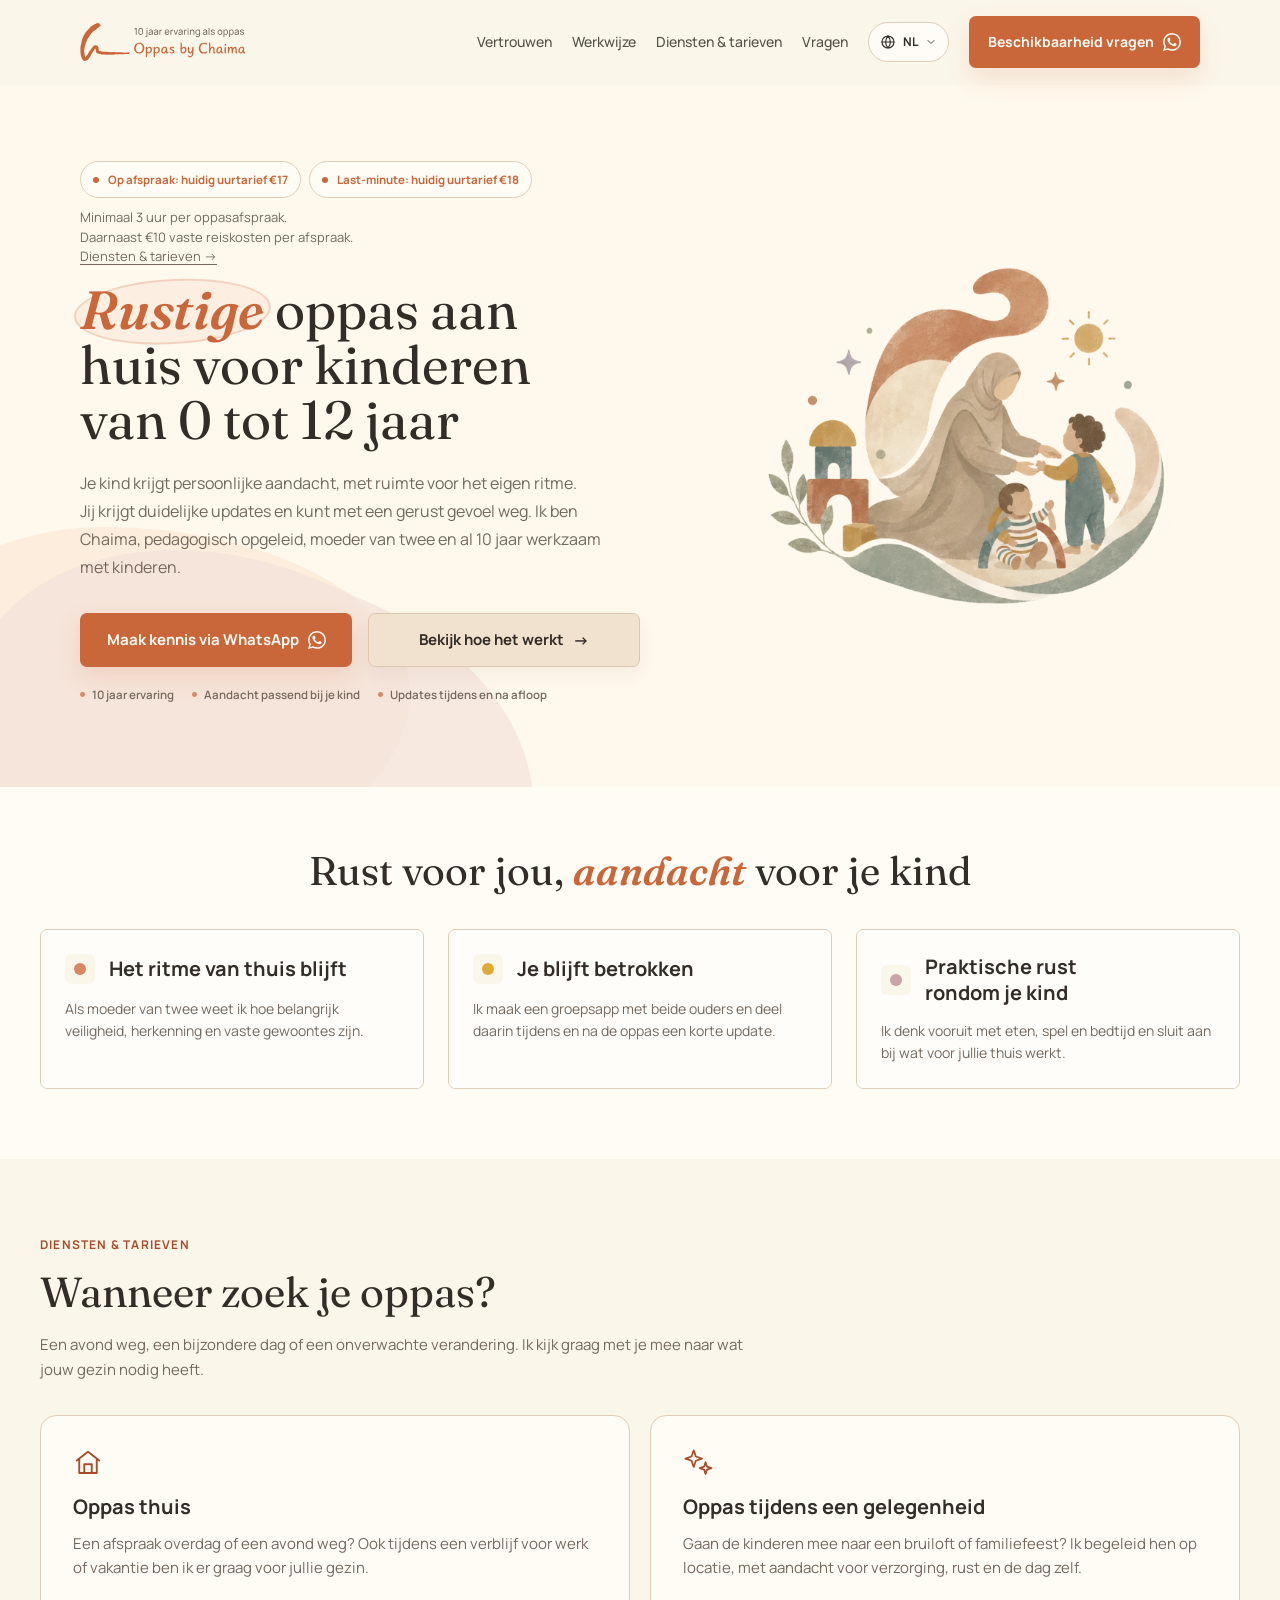
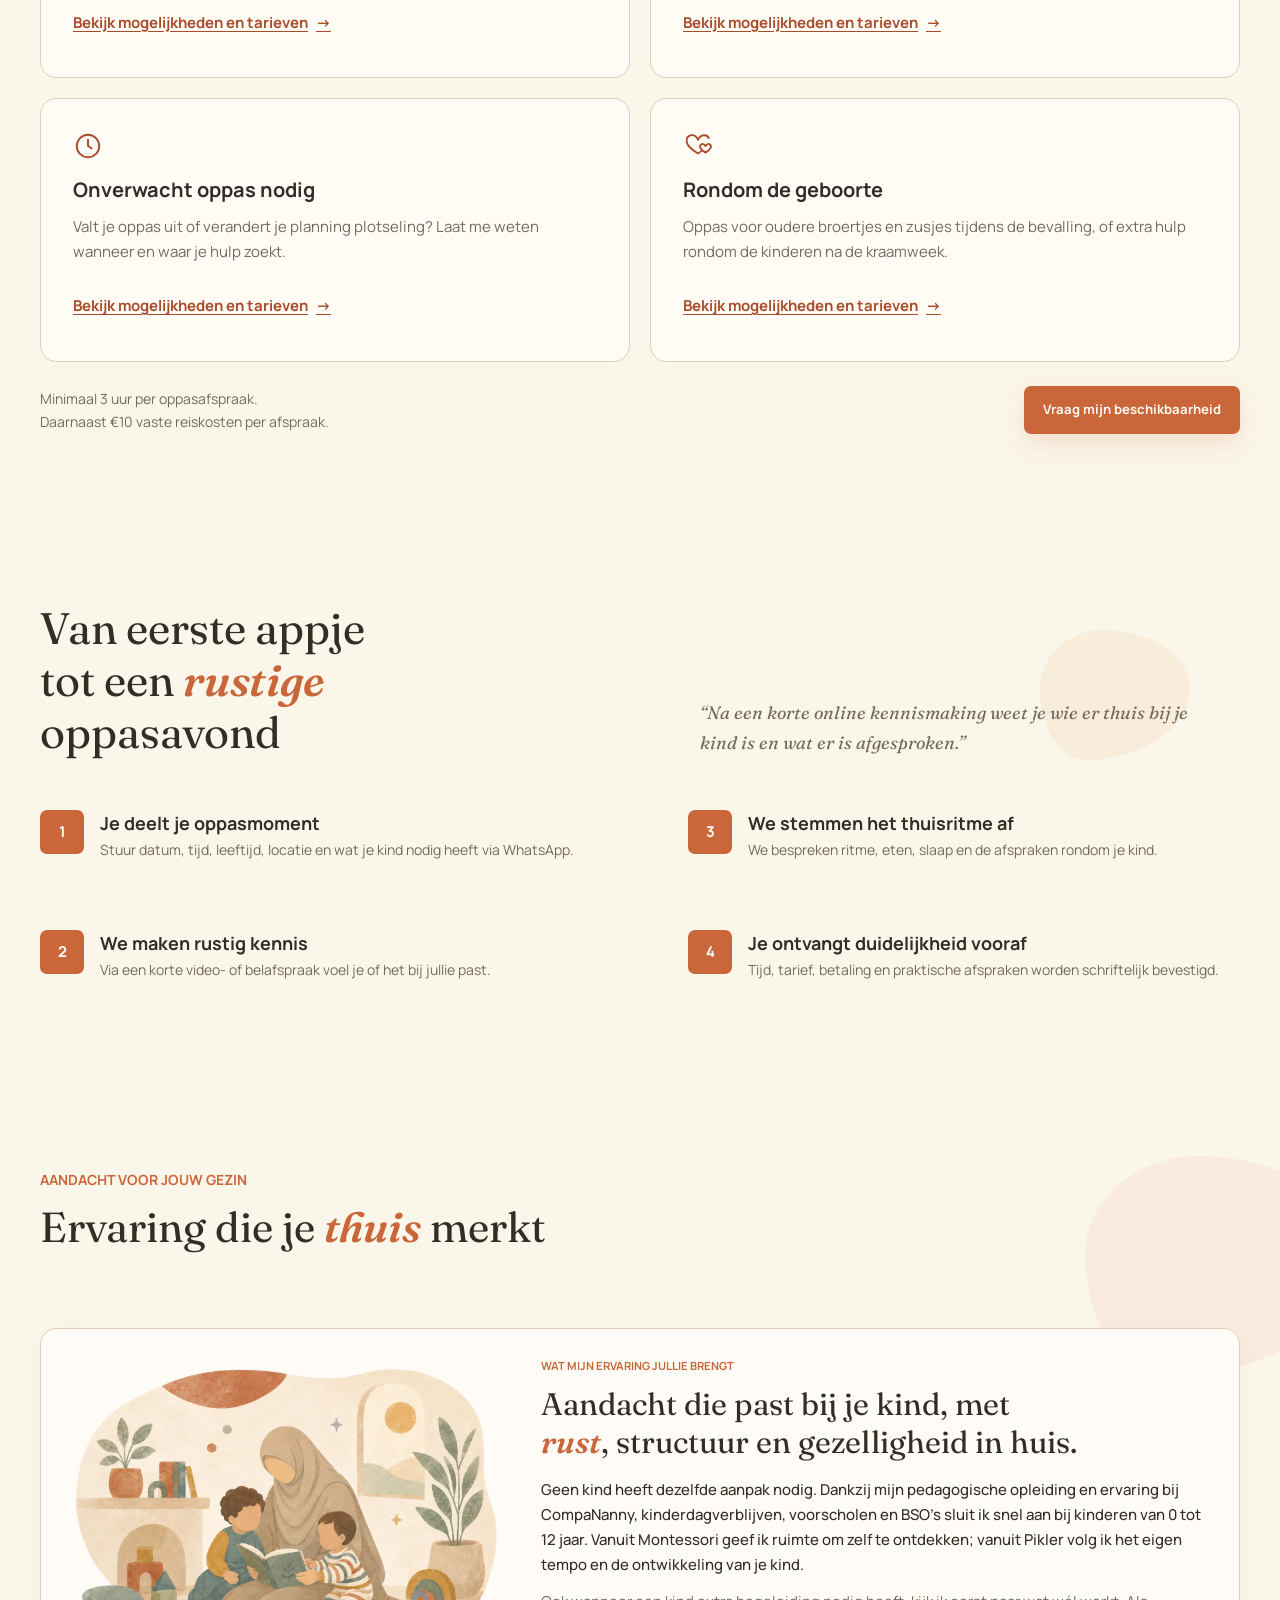
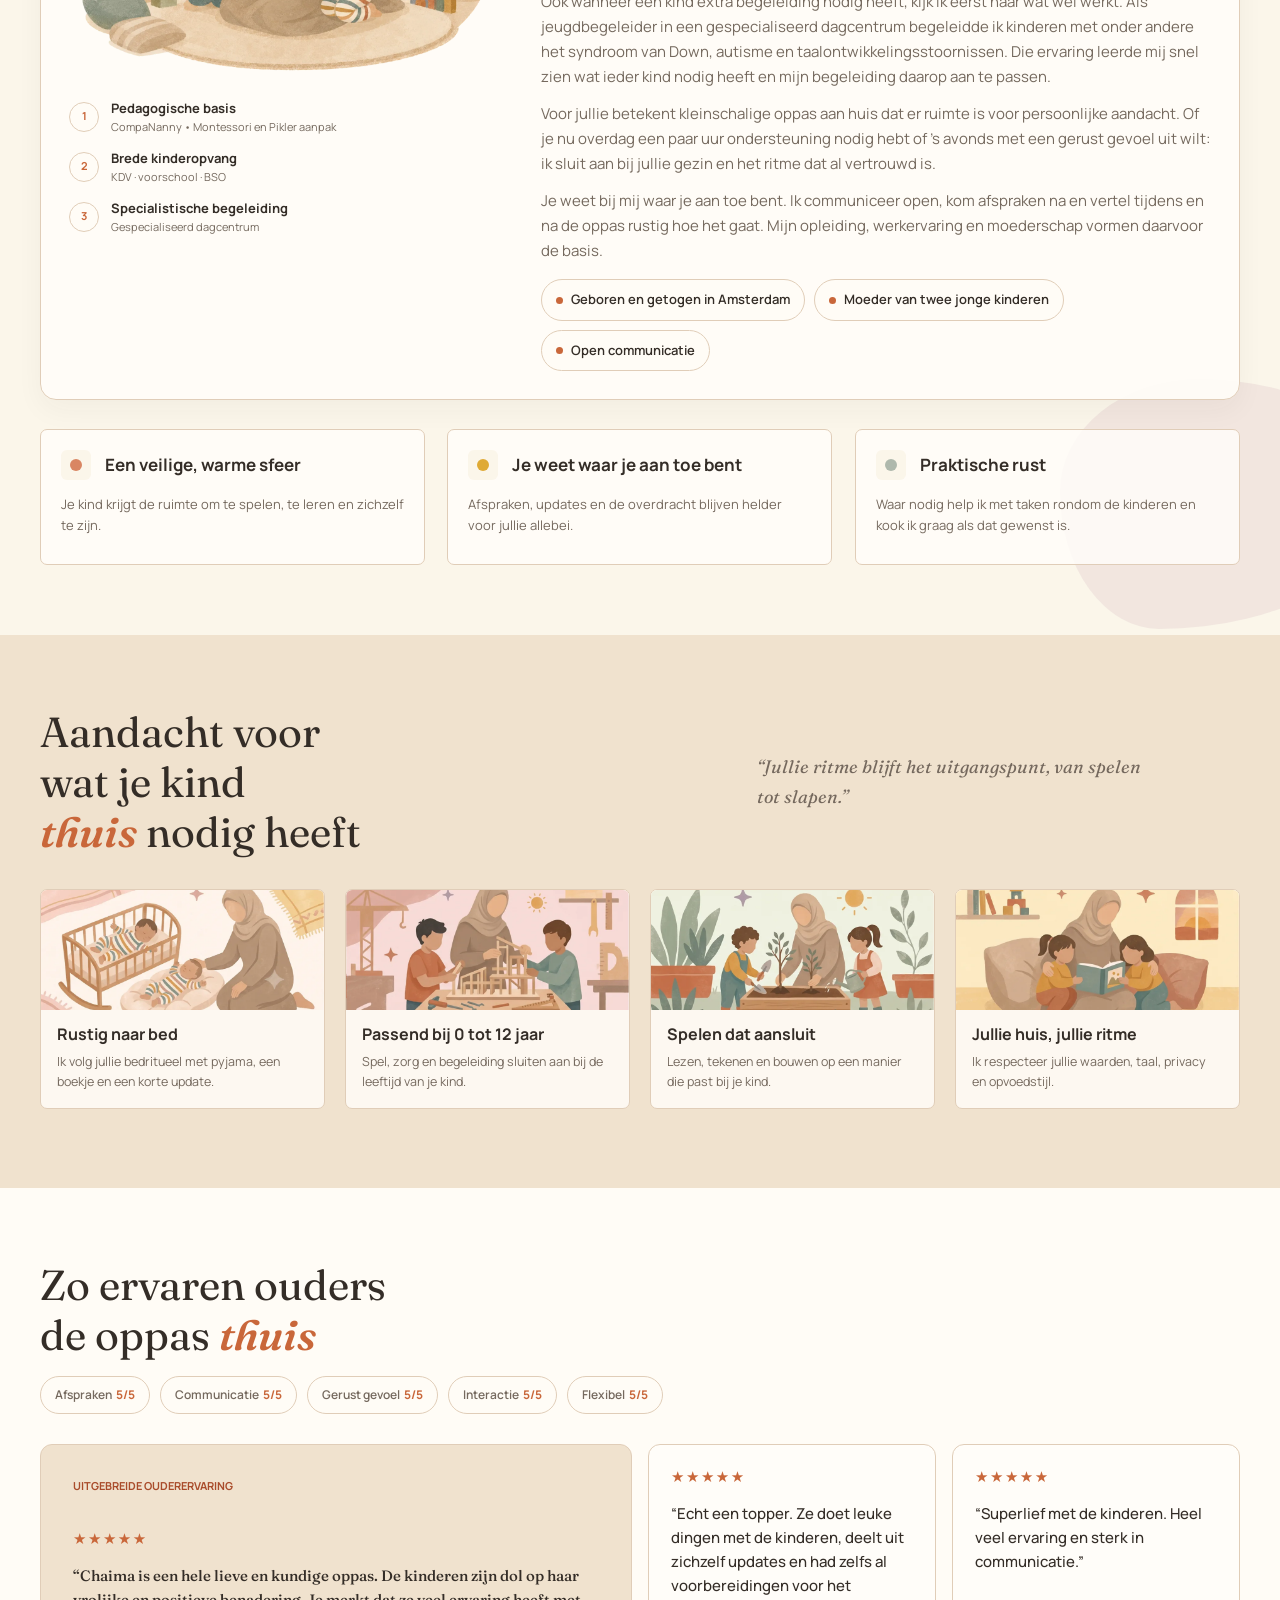
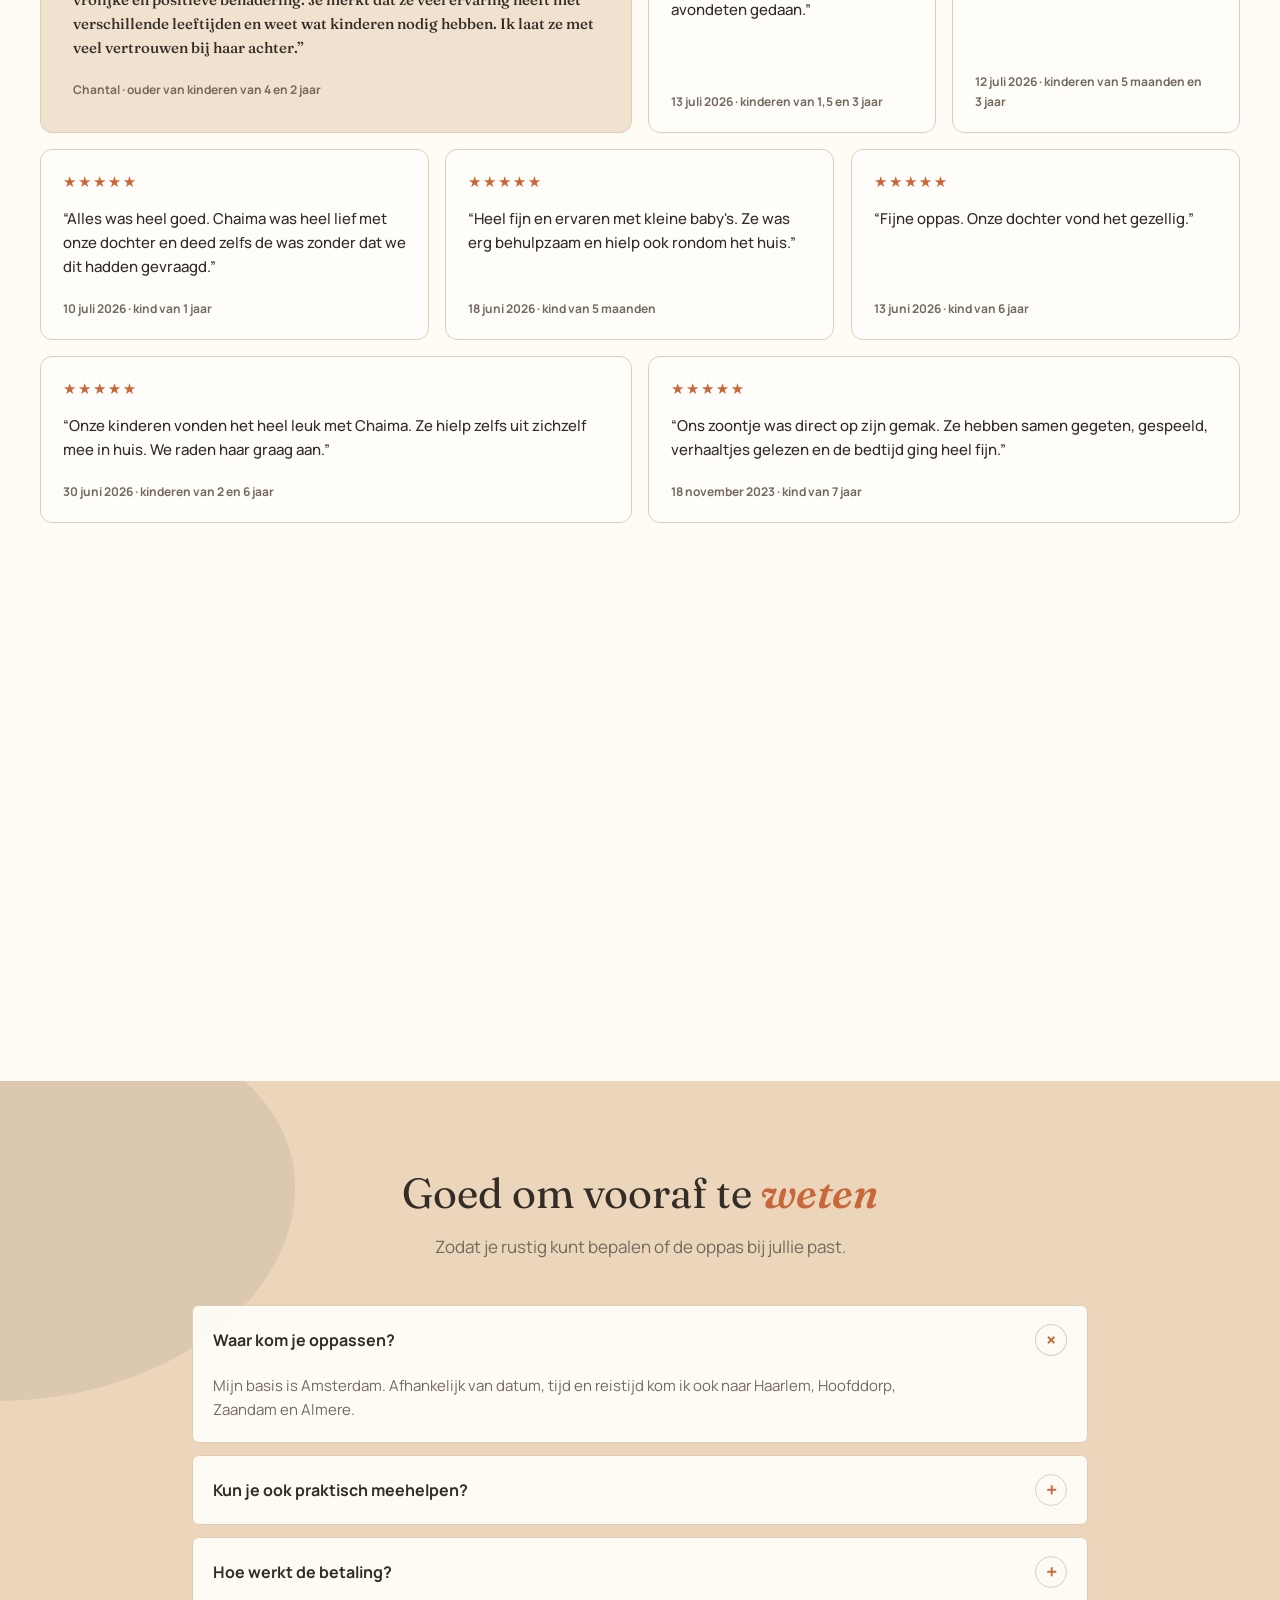
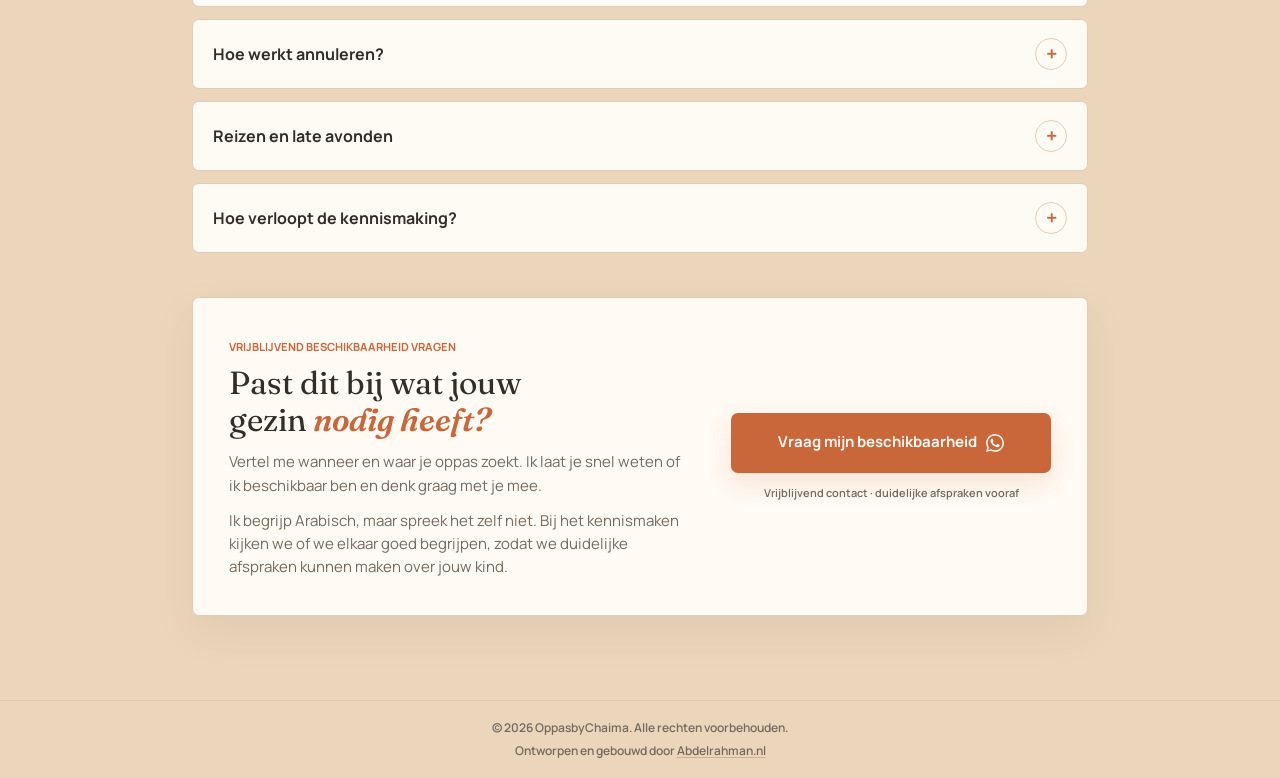
==== index.html @ d1f54bb9 "Welcome expat and holiday families within regular babysitting services" ====
<!doctype html>
<html lang="nl">
  <head>
    <meta charset="utf-8">
    <meta name="viewport" content="width=device-width, initial-scale=1">
    <title>Oppas aan huis in Amsterdam en omgeving | Oppas by Chaima</title>
    <meta name="description" content="Pedagogisch opgeleide oppas aan huis voor kinderen van 0 tot 12 jaar in Amsterdam en omgeving. 10 jaar ervaring, heldere afspraken en persoonlijke updates.">
    <meta name="theme-color" content="#fff8ef">
    <meta property="og:site_name" content="Oppas by Chaima">
    <meta property="og:title" content="Oppas aan huis in Amsterdam en omgeving | Oppas by Chaima">
    <meta property="og:description" content="Pedagogisch opgeleide oppas aan huis voor kinderen van 0 tot 12 jaar. 10 jaar ervaring, heldere afspraken en persoonlijke updates.">
    <meta property="og:locale:alternate" content="ar_AR">
<meta property="og:type" content="website">
    <meta property="og:url" content="https://oppasbychaima.nl/">
    <meta property="og:locale" content="nl_NL">
    <meta property="og:locale:alternate" content="en_GB">
    <meta property="og:locale:alternate" content="fr_FR">
    <meta property="og:image" content="https://oppasbychaima.nl/assets/og-chaima.jpg">
    <meta property="og:image:width" content="1200">
    <meta property="og:image:height" content="630">
    <meta property="og:image:alt" content="Chaima als oppas aan huis met jonge kinderen">
    <meta name="twitter:card" content="summary_large_image">
    <link rel="alternate" hreflang="nl-NL" href="https://oppasbychaima.nl/">
<link rel="alternate" hreflang="en" href="https://oppasbychaima.nl/en/">
<link rel="alternate" hreflang="fr" href="https://oppasbychaima.nl/fr/">
<link rel="alternate" hreflang="ar" href="https://oppasbychaima.nl/ar/">
<link rel="alternate" hreflang="x-default" href="https://oppasbychaima.nl/">
<link rel="canonical" href="https://oppasbychaima.nl/">
    <link rel="icon" href="/assets/favicon.svg" type="image/svg+xml" sizes="any">
    <link rel="icon" href="/assets/favicon-96.png" type="image/png" sizes="96x96">
    <link rel="apple-touch-icon" href="/assets/apple-touch-icon.png" sizes="180x180">
    <link rel="preconnect" href="https://fonts.googleapis.com">
    <link rel="preconnect" href="https://fonts.gstatic.com" crossorigin>
    <link href="https://fonts.googleapis.com/css2?family=Fraunces:ital,opsz,wght@0,9..144,400;0,9..144,600;1,9..144,400;1,9..144,600&amp;family=Manrope:wght@400;500;600;700&amp;display=swap" rel="stylesheet">
    <link rel="stylesheet" href="style.css?v=20261028-spacing">
    <script type="application/ld+json">
{
  "@context": "https://schema.org",
  "@graph": [
    {
      "@type": "WebSite",
      "@id": "https://oppasbychaima.nl/#website",
      "url": "https://oppasbychaima.nl/",
      "name": "Oppas by Chaima",
      "alternateName": "OppasbyChaima.nl",
      "inLanguage": [
        "nl-NL",
        "en-GB",
        "fr-FR",
        "ar"
      ]
    },
    {
      "@type": "LocalBusiness",
      "@id": "https://oppasbychaima.nl/#business",
      "url": "https://oppasbychaima.nl/",
      "name": "Oppas by Chaima",
      "description": "Pedagogisch opgeleide oppas aan huis voor kinderen van 0 tot 12 jaar in Amsterdam en omgeving.",
      "logo": "https://oppasbychaima.nl/assets/logo-lockup-v2.svg",
      "image": "https://oppasbychaima.nl/assets/og-chaima.jpg",
      "telephone": "+31648703092",
      "priceRange": "€17-€25 per uur",
      "founder": {
        "@id": "https://oppasbychaima.nl/#chaima"
      },
      "areaServed": [
        {
          "@type": "City",
          "name": "Amsterdam"
        },
        {
          "@type": "City",
          "name": "Haarlem"
        },
        {
          "@type": "City",
          "name": "Hoofddorp"
        },
        {
          "@type": "City",
          "name": "Zaandam"
        },
        {
          "@type": "City",
          "name": "Almere"
        }
      ],
      "contactPoint": {
        "@type": "ContactPoint",
        "telephone": "+31648703092",
        "contactType": "customer service",
        "availableLanguage": [
          "Dutch",
          "English",
          "French"
        ]
      }
    },
    {
      "@type": "Person",
      "@id": "https://oppasbychaima.nl/#chaima",
      "name": "Chaima",
      "jobTitle": "Pedagogisch opgeleide oppas",
      "knowsLanguage": [
        "nl",
        "en",
        "fr",
        "ar"
      ],
      "worksFor": {
        "@id": "https://oppasbychaima.nl/#business"
      }
    },
    {
      "@type": "WebPage",
      "@id": "https://oppasbychaima.nl/#webpage",
      "url": "https://oppasbychaima.nl/",
      "name": "Oppas aan huis in Amsterdam en omgeving | Oppas by Chaima",
      "description": "Pedagogisch opgeleide oppas aan huis voor kinderen van 0 tot 12 jaar in Amsterdam en omgeving. 10 jaar ervaring, heldere afspraken en persoonlijke updates.",
      "inLanguage": "nl-NL",
      "isPartOf": {
        "@id": "https://oppasbychaima.nl/#website"
      },
      "about": {
        "@id": "https://oppasbychaima.nl/#business"
      }
    }
  ]
}
</script>
  </head>
  <body>
    <a class="skip-link" href="#main">Ga naar inhoud</a>

    <header class="site-header" data-header>
      <nav class="nav container" aria-label="Hoofdnavigatie">
        <a class="brand" href="#top" aria-label="Oppas by Chaima home">
          <img src="assets/logo-lockup-v2.svg" width="166" height="38" alt="Oppas by Chaima - 10 jaar ervaring als oppas">
        </a>

        <details class="language-switcher language-switcher-mobile">
          <summary aria-label="Taal kiezen, huidige taal Nederlands">
            <svg class="language-globe" viewBox="0 0 24 24" aria-hidden="true"><circle cx="12" cy="12" r="9"></circle><path d="M3 12h18M12 3c2.4 2.5 3.6 5.5 3.6 9S14.4 18.5 12 21M12 3C9.6 5.5 8.4 8.5 8.4 12S9.6 18.5 12 21"></path></svg>
            <span>NL</span>
            <svg class="language-chevron" viewBox="0 0 24 24" aria-hidden="true"><path d="m6 9 6 6 6-6"></path></svg>
          </summary>
          <div class="language-options">
            <a href="./" lang="nl" hreflang="nl" aria-current="page"><span class="language-flag" aria-hidden="true">🇳🇱</span><strong>NL</strong><span>Nederlands</span></a>
            <a href="en/" lang="en" hreflang="en"><span class="language-flag" aria-hidden="true">🇬🇧</span><strong>EN</strong><span>English</span></a>
            <a href="fr/" lang="fr" hreflang="fr"><span class="language-flag" aria-hidden="true">🇫🇷</span><strong>FR</strong><span>Français</span></a>
          <a href="/ar/" lang="ar" hreflang="ar" dir="rtl"><span class="language-flag" aria-hidden="true">🇲🇦</span><strong>AR</strong><span>العربية</span></a></div>
        </details>

        <button class="nav-toggle" type="button" aria-expanded="false" aria-controls="nav-menu" data-nav-toggle>
          <span class="sr-only">Menu openen</span>
          <span></span>
          <span></span>
        </button>

        <div class="nav-menu" id="nav-menu" data-nav-menu>
          <a href="#vertrouwen">Vertrouwen</a>
          <a href="#werkwijze">Werkwijze</a>
          <a href="/diensten/">Diensten & tarieven</a>
          <a href="#vragen">Vragen</a>
          <details class="language-switcher language-switcher-desktop">
            <summary aria-label="Taal kiezen, huidige taal Nederlands">
              <svg class="language-globe" viewBox="0 0 24 24" aria-hidden="true"><circle cx="12" cy="12" r="9"></circle><path d="M3 12h18M12 3c2.4 2.5 3.6 5.5 3.6 9S14.4 18.5 12 21M12 3C9.6 5.5 8.4 8.5 8.4 12S9.6 18.5 12 21"></path></svg>
              <span>NL</span>
              <svg class="language-chevron" viewBox="0 0 24 24" aria-hidden="true"><path d="m6 9 6 6 6-6"></path></svg>
            </summary>
            <div class="language-options">
              <a href="./" lang="nl" hreflang="nl" aria-current="page"><span class="language-flag" aria-hidden="true">🇳🇱</span><strong>NL</strong><span>Nederlands</span></a>
              <a href="en/" lang="en" hreflang="en"><span class="language-flag" aria-hidden="true">🇬🇧</span><strong>EN</strong><span>English</span></a>
              <a href="fr/" lang="fr" hreflang="fr"><span class="language-flag" aria-hidden="true">🇫🇷</span><strong>FR</strong><span>Français</span></a>
            <a href="/ar/" lang="ar" hreflang="ar" dir="rtl"><span class="language-flag" aria-hidden="true">🇲🇦</span><strong>AR</strong><span>العربية</span></a></div>
          </details>
          <a class="btn btn-primary nav-cta" data-whatsapp="kennismaking" href="https://wa.me/31648703092" target="_blank" rel="noopener">
            <span class="cta-long">Beschikbaarheid vragen</span>
            <span class="cta-short">Beschikbaarheid</span>
            <span class="wa-icon" aria-hidden="true">
              <svg viewBox="0 0 24 24" role="img" focusable="false">
                <path d="M17.472 14.382c-.297-.149-1.758-.867-2.03-.967-.273-.099-.471-.148-.67.15-.197.297-.767.966-.94 1.164-.173.199-.347.223-.644.074-.297-.148-1.255-.462-2.39-1.475-.883-.788-1.48-1.761-1.653-2.059-.173-.297-.018-.458.13-.606.134-.133.298-.347.446-.52.149-.174.198-.298.298-.497.099-.198.05-.372-.025-.521-.075-.148-.669-1.611-.916-2.206-.242-.579-.487-.5-.669-.51-.173-.009-.371-.011-.57-.011-.198 0-.52.074-.792.372-.272.297-1.04 1.016-1.04 2.479 0 1.463 1.065 2.875 1.213 3.074.149.198 2.095 3.2 5.076 4.487.709.306 1.262.489 1.694.626.712.227 1.36.195 1.872.118.571-.085 1.758-.719 2.006-1.413.248-.694.248-1.289.173-1.413-.074-.124-.272-.198-.57-.347m-5.421 7.403h-.004a9.87 9.87 0 0 1-5.031-1.378l-.361-.214-3.741.981.998-3.648-.235-.374a9.86 9.86 0 0 1-1.51-5.26c.001-5.45 4.436-9.884 9.888-9.884a9.821 9.821 0 0 1 6.988 2.895 9.825 9.825 0 0 1 2.897 6.988c-.003 5.45-4.437 9.884-9.889 9.884m8.413-18.297A11.815 11.815 0 0 0 12.05 0C5.495 0 .16 5.335.157 11.892c0 2.096.547 4.142 1.588 5.945L.057 24l6.305-1.654a11.882 11.882 0 0 0 5.683 1.448h.005c6.554 0 11.89-5.335 11.893-11.893a11.821 11.821 0 0 0-3.48-8.413Z"/>
              </svg>
            </span>
          </a>
        </div>
      </nav>
    </header>

    <main id="main">
      <section class="hero animate-section" id="top" aria-labelledby="hero-title">
        <div class="hero-pattern organic-bg-blob" aria-hidden="true"></div>
        <div class="container hero-grid">
          <div class="hero-content">
            <div class="hero-message">
              <div class="rate-notes reveal-item" aria-label="Huidige uurtarieven">
                <span>Op afspraak: huidig uurtarief €17</span>
                <span>Last-minute: huidig uurtarief €18</span>
              </div>
              <p class="travel-note reveal-item">Minimaal 3 uur per oppasafspraak.<br>Daarnaast €10 vaste reiskosten per afspraak.<br><a href="/diensten/">Diensten &amp; tarieven →</a></p>

              <h1 class="hero-title reveal-item" id="hero-title">
                <span class="highlight-word">Rustige</span> oppas aan huis voor kinderen van <span class="no-wrap">0 tot 12 jaar</span>
              </h1>

              <p class="hero-lead reveal-item">Je kind krijgt persoonlijke aandacht, met ruimte voor het eigen ritme. Jij krijgt duidelijke updates en kunt met een gerust gevoel weg. Ik ben Chaima, pedagogisch opgeleid, moeder van twee en al 10 jaar werkzaam met kinderen.</p>
            </div>

            <div class="hero-actions reveal-item" aria-label="Belangrijkste acties">
              <a class="btn btn-primary" data-whatsapp="kennismaking" href="https://wa.me/31648703092" target="_blank" rel="noopener">
                Maak kennis via WhatsApp
                <span class="wa-icon" aria-hidden="true">
                  <svg viewBox="0 0 24 24" role="img" focusable="false">
                    <path d="M17.472 14.382c-.297-.149-1.758-.867-2.03-.967-.273-.099-.471-.148-.67.15-.197.297-.767.966-.94 1.164-.173.199-.347.223-.644.074-.297-.148-1.255-.462-2.39-1.475-.883-.788-1.48-1.761-1.653-2.059-.173-.297-.018-.458.13-.606.134-.133.298-.347.446-.52.149-.174.198-.298.298-.497.099-.198.05-.372-.025-.521-.075-.148-.669-1.611-.916-2.206-.242-.579-.487-.5-.669-.51-.173-.009-.371-.011-.57-.011-.198 0-.52.074-.792.372-.272.297-1.04 1.016-1.04 2.479 0 1.463 1.065 2.875 1.213 3.074.149.198 2.095 3.2 5.076 4.487.709.306 1.262.489 1.694.626.712.227 1.36.195 1.872.118.571-.085 1.758-.719 2.006-1.413.248-.694.248-1.289.173-1.413-.074-.124-.272-.198-.57-.347m-5.421 7.403h-.004a9.87 9.87 0 0 1-5.031-1.378l-.361-.214-3.741.981.998-3.648-.235-.374a9.86 9.86 0 0 1-1.51-5.26c.001-5.45 4.436-9.884 9.888-9.884a9.821 9.821 0 0 1 6.988 2.895 9.825 9.825 0 0 1 2.897 6.988c-.003 5.45-4.437 9.884-9.889 9.884m8.413-18.297A11.815 11.815 0 0 0 12.05 0C5.495 0 .16 5.335.157 11.892c0 2.096.547 4.142 1.588 5.945L.057 24l6.305-1.654a11.882 11.882 0 0 0 5.683 1.448h.005c6.554 0 11.89-5.335 11.893-11.893a11.821 11.821 0 0 0-3.48-8.413Z"/>
                  </svg>
                </span>
              </a>
              <a class="btn btn-secondary hero-secondary" href="#werkwijze">
                Bekijk hoe het werkt
                <span class="arrow-icon" aria-hidden="true">→</span>
              </a>
            </div>

            <ul class="hero-assurances reveal-item" aria-label="Wat je als ouder kunt verwachten">
              <li>10 jaar ervaring</li>
              <li>Aandacht passend bij je kind</li>
              <li>Updates tijdens en na afloop</li>
            </ul>
          </div>

          <figure class="hero-visual reveal-item">
            <img src="assets/hero-transparent.webp" width="1260" height="954" alt="Warme illustratie van Chaima die thuis voor twee kinderen zorgt" fetchpriority="high">
          </figure>
        </div>
      </section>

      <section class="trust section animate-section" id="vertrouwen" aria-labelledby="trust-title">
        <div class="container">
          <div class="section-heading center reveal-item">
            <h2 id="trust-title">Rust voor jou, <span class="text-accent">aandacht</span> voor je kind</h2>
            <p class="mobile-only">Je kind volgt het ritme van thuis en jij weet tijdens en na de oppas hoe het gaat.</p>
          </div>

          <div class="card-grid three">
            <article class="trust-card interactive-card reveal-item">
              <span class="icon-chip dot-peach" aria-hidden="true"></span>
              <h3>Het ritme van thuis blijft</h3>
              <p>Als moeder van twee weet ik hoe belangrijk veiligheid, herkenning en vaste gewoontes zijn.</p>
            </article>
            <article class="trust-card interactive-card reveal-item">
              <span class="icon-chip dot-gold" aria-hidden="true"></span>
              <h3>Je blijft betrokken</h3>
              <p>Ik maak een groepsapp met beide ouders en deel daarin tijdens en na de oppas een korte update.</p>
            </article>
            <article class="trust-card interactive-card reveal-item">
              <span class="icon-chip dot-rose" aria-hidden="true"></span>
              <h3><span class="desktop-label">Praktische rust rondom je kind</span><span class="mobile-label">Praktische rust</span></h3>
              <p>Ik denk vooruit met eten, spel en bedtijd en sluit aan bij wat voor jullie thuis werkt.</p>
            </article>
          </div>
        </div>
      </section>

<section class="section services-overview" id="diensten" aria-labelledby="services-title">
<div class="container">
<div class="services-heading">
<p class="service-eyebrow">Diensten &amp; tarieven</p>
<h2 id="services-title">Wanneer zoek je oppas?</h2>
<p>Een avond weg, een bijzondere dag of een onverwachte verandering. Ik kijk graag met je mee naar wat jouw gezin nodig heeft.</p>
</div>
<div class="services-grid">
<article class="service-card">
<span class="service-icon" aria-hidden="true"><svg viewBox="0 0 24 24" fill="none" stroke="currentColor" stroke-width="1.5" stroke-linecap="round" stroke-linejoin="round" focusable="false"><path d="m3 10 9-7 9 7M5 9v11h14V9M9 20v-7h6v7"/></svg></span>
<h3>Oppas thuis</h3>
<p>Een afspraak overdag of een avond weg? Ook tijdens een verblijf voor werk of vakantie ben ik er graag voor jullie gezin.</p>
<a class="service-link" href="/diensten/#thuis">Bekijk mogelijkheden en tarieven <span aria-hidden="true">→</span>
</a>
</article>
<article class="service-card">
<span class="service-icon" aria-hidden="true"><svg viewBox="0 0 24 24" fill="none" stroke="currentColor" stroke-width="1.5" stroke-linecap="round" stroke-linejoin="round" focusable="false"><path d="m9 3 1.8 5.2L16 10l-5.2 1.8L9 17l-1.8-5.2L2 10l5.2-1.8L9 3ZM19 13l1.2 3.8L24 18l-3.8 1.2L19 23l-1.2-3.8L14 18l3.8-1.2L19 13Z" transform="translate(0 -1) scale(.95)"/></svg></span>
<h3>Oppas tijdens een gelegenheid</h3>
<p>Gaan de kinderen mee naar een bruiloft of familiefeest? Ik begeleid hen op locatie, met aandacht voor verzorging, rust en de dag zelf.</p>
<a class="service-link" href="/diensten/#gelegenheden">Bekijk mogelijkheden en tarieven <span aria-hidden="true">→</span>
</a>
</article>
<article class="service-card">
<span class="service-icon" aria-hidden="true"><svg viewBox="0 0 24 24" fill="none" stroke="currentColor" stroke-width="1.5" stroke-linecap="round" stroke-linejoin="round" focusable="false"><circle cx="12" cy="12" r="9"/><path d="M12 7v5l3 2"/></svg></span>
<h3>Onverwacht oppas nodig</h3>
<p>Valt je oppas uit of verandert je planning plotseling? Laat me weten wanneer en waar je hulp zoekt.</p>
<a class="service-link" href="/diensten/#onverwacht">Bekijk mogelijkheden en tarieven <span aria-hidden="true">→</span>
</a>
</article>
<article class="service-card">
<span class="service-icon" aria-hidden="true"><svg viewBox="0 0 24 24" fill="none" stroke="currentColor" stroke-width="1.5" stroke-linecap="round" stroke-linejoin="round" focusable="false"><path d="M12 7C9 1 2 3 3 9c.5 3 5 6.5 9 9 1.1-.7 2.2-1.5 3.2-2.3M12 7c2.3-4.6 7-4.5 8.6-1.4"/><path d="M18 12c-2-3.3-5.5-1-4 1.7.6 1.1 2.1 2.4 4 3.6 1.9-1.2 3.4-2.5 4-3.6 1.5-2.7-2-5-4-1.7Z"/></svg></span>
<h3>Rondom de geboorte</h3>
<p>Oppas voor oudere broertjes en zusjes tijdens de bevalling, of extra hulp rondom de kinderen na de kraamweek.</p>
<a class="service-link" href="/diensten/#geboorte">Bekijk mogelijkheden en tarieven <span aria-hidden="true">→</span>
</a>
</article>
</div>
<div class="services-footer">
<p>Minimaal 3 uur per oppasafspraak.<br>Daarnaast €10 vaste reiskosten per afspraak.</p>
<a class="btn btn-primary" data-whatsapp="kennismaking" href="https://wa.me/31648703092">Vraag mijn beschikbaarheid</a>
</div>
</div>
</section>
      <section class="process section animate-section" id="werkwijze" aria-labelledby="process-title">
        <div class="process-orb organic-bg-blob" aria-hidden="true"></div>
        <div class="container split-heading">
          <h2 class="reveal-item" id="process-title">Van eerste appje tot een <span class="text-accent">rustige</span> oppasavond</h2>
          <p class="section-note handwritten reveal-item">“Na een korte online kennismaking weet je wie er thuis bij je kind is en wat er is afgesproken.”</p>
        </div>

        <div class="container process-grid">
          <article class="step-card reveal-item">
            <span>1</span>
            <div>
              <h3>Je deelt je oppasmoment</h3>
              <p>Stuur datum, tijd, leeftijd, locatie en wat je kind nodig heeft via WhatsApp.</p>
            </div>
          </article>
          <article class="step-card reveal-item">
            <span>2</span>
            <div>
              <h3>We maken rustig kennis</h3>
              <p>Via een korte video- of belafspraak voel je of het bij jullie past.</p>
            </div>
          </article>
          <article class="step-card reveal-item">
            <span>3</span>
            <div>
              <h3>We stemmen het thuisritme af</h3>
              <p>We bespreken ritme, eten, slaap en de afspraken rondom je kind.</p>
            </div>
          </article>
          <article class="step-card reveal-item">
            <span>4</span>
            <div>
              <h3>Je ontvangt duidelijkheid vooraf</h3>
              <p>Tijd, tarief, betaling en praktische afspraken worden schriftelijk bevestigd.</p>
            </div>
          </article>
        </div>
      </section>

      <section class="about section animate-section" id="over-chaima" aria-labelledby="about-title">
        <div class="about-shape about-shape-top organic-bg-blob" aria-hidden="true"></div>
        <div class="about-shape about-shape-bottom organic-bg-blob" aria-hidden="true"></div>
        <div class="container">
          <header class="about-heading reveal-item">
            <p class="eyebrow">Aandacht voor jouw gezin</p>
            <h2 id="about-title">Ervaring die je <span class="text-accent">thuis</span> merkt</h2>
            <p class="about-intro">Je kind krijgt aandacht die past bij de leeftijd, het karakter en jullie gewoontes. Ik ben Chaima, 25 jaar, geboren en getogen in Amsterdam en moeder van twee jonge kinderen.</p>
          </header>

          <div class="about-story reveal-item">
            <div class="about-media">
              <div class="about-image">
                <img src="assets/over-mij.webp" width="1400" height="1050" alt="Illustratie van Chaima die thuis samen met twee kinderen een boek leest" loading="lazy">
              </div>
              <ol class="experience-path" aria-label="Mijn ervaring in drie stappen">
                <li>
                  <span aria-hidden="true">1</span>
                  <div><strong>Pedagogische basis</strong><small>CompaNanny • Montessori en Pikler aanpak</small></div>
                </li>
                <li>
                  <span aria-hidden="true">2</span>
                  <div><strong>Brede kinderopvang</strong><small>KDV · voorschool · BSO</small></div>
                </li>
                <li>
                  <span aria-hidden="true">3</span>
                  <div><strong>Specialistische begeleiding</strong><small>Gespecialiseerd dagcentrum</small></div>
                </li>
              </ol>
            </div>
            <div class="about-copy">
              <p class="eyebrow"><span class="desktop-label">Wat mijn ervaring jullie brengt</span><span class="mobile-label">Wat je thuis merkt</span></p>
              <h3>Aandacht die past bij je kind, met <span class="text-accent">rust</span>, structuur en gezelligheid in huis.</h3>
              <p class="experience-lead">Geen kind heeft dezelfde aanpak nodig. Dankzij mijn pedagogische opleiding en ervaring bij CompaNanny, kinderdagverblijven, voorscholen en BSO's sluit ik snel aan bij kinderen van 0 tot 12 jaar. Vanuit Montessori geef ik ruimte om zelf te ontdekken; vanuit Pikler volg ik het eigen tempo en de ontwikkeling van je kind.</p>
              <div class="about-extra" id="about-extra-nl">
                <p>Ook wanneer een kind extra begeleiding nodig heeft, kijk ik eerst naar wat wél werkt. Als jeugdbegeleider in een gespecialiseerd dagcentrum begeleidde ik kinderen met onder andere het syndroom van Down, autisme en taalontwikkelingsstoornissen. Die ervaring leerde mij snel zien wat ieder kind nodig heeft en mijn begeleiding daarop aan te passen.</p>
                <p>Voor jullie betekent kleinschalige oppas aan huis dat er ruimte is voor persoonlijke aandacht. Of je nu overdag een paar uur ondersteuning nodig hebt of 's avonds met een gerust gevoel uit wilt: ik sluit aan bij jullie gezin en het ritme dat al vertrouwd is.</p>
                <p>Je weet bij mij waar je aan toe bent. Ik communiceer open, kom afspraken na en vertel tijdens en na de oppas rustig hoe het gaat. Mijn opleiding, werkervaring en moederschap vormen daarvoor de basis.</p>
              </div>
              <button class="about-toggle" type="button" aria-expanded="false" aria-controls="about-extra-nl" data-more-label="Lees hoe mijn ervaring jullie helpt" data-less-label="Lees minder">Lees hoe mijn ervaring jullie helpt</button>
              <ul class="identity-list" aria-label="Over Chaima in het kort">
                <li>Geboren en getogen in Amsterdam</li>
                <li>Moeder van twee jonge kinderen</li>
                <li>Open communicatie</li>
              </ul>
            </div>
          </div>

          <div class="about-proof card-grid three">
            <article class="trust-card interactive-card reveal-item">
              <span class="icon-chip dot-peach" aria-hidden="true"></span>
              <h3>Een veilige, warme sfeer</h3>
              <p>Je kind krijgt de ruimte om te spelen, te leren en zichzelf te zijn.</p>
            </article>
            <article class="trust-card interactive-card reveal-item">
              <span class="icon-chip dot-gold" aria-hidden="true"></span>
              <h3>Je weet waar je aan toe bent</h3>
              <p>Afspraken, updates en de overdracht blijven helder voor jullie allebei.</p>
            </article>
            <article class="trust-card interactive-card reveal-item">
              <span class="icon-chip dot-clay" aria-hidden="true"></span>
              <h3>Praktische rust</h3>
              <p>Waar nodig help ik met taken rondom de kinderen en kook ik graag als dat gewenst is.</p>
            </article>
          </div>

        </div>
      </section>

      <section class="details section animate-section" id="details" aria-labelledby="details-title">
        <div class="container split-heading compact-heading">
          <h2 class="reveal-item" id="details-title">Aandacht voor wat je kind <span class="text-accent">thuis</span> nodig heeft</h2>
          <p class="section-note handwritten reveal-item">“Jullie ritme blijft het uitgangspunt, van spelen tot slapen.”</p>
        </div>

        <div class="container card-grid four">
          <article class="detail-card interactive-card reveal-item">
            <img class="detail-card-image" src="assets/bedtijd-en-rust.webp" width="900" height="503" alt="Chaima begeleidt twee baby's tijdens een rustig bedtijdmoment" loading="lazy">
            <div class="detail-card-copy"><h3>Rustig naar bed</h3><p>Ik volg jullie bedritueel met pyjama, een boekje en een korte update.</p></div>
          </article>
          <article class="detail-card interactive-card reveal-item">
            <img class="detail-card-image" src="assets/0-tot-12-jaar.webp" width="900" height="502" alt="Chaima bouwt samen met oudere kinderen aan een creatief project" loading="lazy">
            <div class="detail-card-copy"><h3>Passend bij 0 tot 12 jaar</h3><p>Spel, zorg en begeleiding sluiten aan bij de leeftijd van je kind.</p></div>
          </article>
          <article class="detail-card interactive-card reveal-item">
            <img class="detail-card-image" src="assets/spelen-en-leren.webp" width="900" height="503" alt="Chaima plant samen met twee kinderen een jonge boom" loading="lazy">
            <div class="detail-card-copy"><h3>Spelen dat aansluit</h3><p>Lezen, tekenen en bouwen op een manier die past bij je kind.</p></div>
          </article>
          <article class="detail-card interactive-card reveal-item">
            <img class="detail-card-image" src="assets/gezinsritme.webp" width="900" height="502" alt="Chaima leest thuis samen met twee kinderen een boek" loading="lazy">
            <div class="detail-card-copy"><h3>Jullie huis, jullie ritme</h3><p>Ik respecteer jullie waarden, taal, privacy en opvoedstijl.</p></div>
          </article>
        </div>
      </section>

      <section class="reviews section animate-section" id="reviews" aria-labelledby="reviews-title">
        <div class="container reviews-heading">
          <h2 class="reveal-item" id="reviews-title">Zo ervaren ouders de oppas <span class="text-accent">thuis</span></h2>
        </div>

        <div class="container rating-row reveal-item" aria-label="Beoordelingen per onderdeel">
          <span>Afspraken <strong>5/5</strong></span>
          <span>Communicatie <strong>5/5</strong></span>
          <span>Gerust gevoel <strong>5/5</strong></span>
          <span>Interactie <strong>5/5</strong></span>
          <span>Flexibel <strong>5/5</strong></span>
        </div>

        <div class="container review-grid" id="review-grid-nl" aria-label="Ervaringen van ouders">
          <article class="review-card review-featured review-mobile-primary interactive-card reveal-item">
            <span class="review-label">Uitgebreide ouderervaring</span>
            <span class="stars" aria-label="5 van 5 sterren">★★★★★</span>
            <p>“Chaima is een hele lieve en kundige oppas. De kinderen zijn dol op haar vrolijke en positieve benadering. Je merkt dat ze veel ervaring heeft met verschillende leeftijden en weet wat kinderen nodig hebben. Ik laat ze met veel vertrouwen bij haar achter.”</p>
            <small>Chantal · ouder van kinderen van 4 en 2 jaar</small>
          </article>
          <article class="review-card interactive-card reveal-item">
            <span class="stars" aria-label="5 van 5 sterren">★★★★★</span>
            <p>“Echt een topper. Ze doet leuke dingen met de kinderen, deelt uit zichzelf updates en had zelfs al voorbereidingen voor het avondeten gedaan.”</p>
            <small>13 juli 2026 · kinderen van 1,5 en 3 jaar</small>
          </article>
          <article class="review-card interactive-card reveal-item">
            <span class="stars" aria-label="5 van 5 sterren">★★★★★</span>
            <p>“Superlief met de kinderen. Heel veel ervaring en sterk in communicatie.”</p>
            <small>12 juli 2026 · kinderen van 5 maanden en 3 jaar</small>
          </article>
          <article class="review-card interactive-card reveal-item">
            <span class="stars" aria-label="5 van 5 sterren">★★★★★</span>
            <p>“Alles was heel goed. Chaima was heel lief met onze dochter en deed zelfs de was zonder dat we dit hadden gevraagd.”</p>
            <small>10 juli 2026 · kind van 1 jaar</small>
          </article>
          <article class="review-card interactive-card reveal-item">
            <span class="stars" aria-label="5 van 5 sterren">★★★★★</span>
            <p>“Heel fijn en ervaren met kleine baby's. Ze was erg behulpzaam en hielp ook rondom het huis.”</p>
            <small>18 juni 2026 · kind van 5 maanden</small>
          </article>
          <article class="review-card interactive-card reveal-item">
            <span class="stars" aria-label="5 van 5 sterren">★★★★★</span>
            <p>“Fijne oppas. Onze dochter vond het gezellig.”</p>
            <small>13 juni 2026 · kind van 6 jaar</small>
          </article>
          <article class="review-card interactive-card reveal-item">
            <span class="stars" aria-label="5 van 5 sterren">★★★★★</span>
            <p>“Onze kinderen vonden het heel leuk met Chaima. Ze hielp zelfs uit zichzelf mee in huis. We raden haar graag aan.”</p>
            <small>30 juni 2026 · kinderen van 2 en 6 jaar</small>
          </article>
          <article class="review-card interactive-card reveal-item">
            <span class="stars" aria-label="5 van 5 sterren">★★★★★</span>
            <p>“Ons zoontje was direct op zijn gemak. Ze hebben samen gegeten, gespeeld, verhaaltjes gelezen en de bedtijd ging heel fijn.”</p>
            <small>18 november 2023 · kind van 7 jaar</small>
          </article>
          <article class="review-card review-mobile-primary interactive-card reveal-item">
            <span class="stars" aria-label="5 van 5 sterren">★★★★★</span>
            <p>“Chaima is een ontzettend lieve, betrouwbare en toegewijde oppas. Ook wanneer het hectisch is met drie jonge kinderen blijft ze geduldig en houdt ze overzicht. Ze is assertief, ziet wat er nodig is en helpt waar passend mee, bijvoorbeeld met eten maken of opruimen. Ik kan haar aan iedereen aanbevelen. Als ik nog in Nederland woonde, zou ik haar heel vaak vragen.”</p>
            <small>Desiree · kinderen van 4 jaar, 2 jaar en 3 maanden</small>
          </article>
          <article class="review-card review-mobile-primary interactive-card reveal-item">
            <span class="stars" aria-label="5 van 5 sterren">★★★★★</span>
            <p>“Chaima heb ik als een heel warm en betrokken persoon ervaren. Ze heeft veel ervaring, is flexibel en heeft heel vaak op mijn twee jongens gepast, al vanaf dat ze baby waren. Ze zijn dol op haar en ik liet ze altijd met een gerust hart bij haar achter. Nu ze op school zitten, hebben we minder vaak oppas nodig, maar ik beveel haar van harte aan en zou mijn kinderen altijd aan haar toevertrouwen.”</p>
            <small>Yazmin · ouder van twee jongens · vanaf 8 maanden en 3,5 jaar</small>
          </article>
          <article class="review-card interactive-card reveal-item">
            <span class="stars" aria-label="5 van 5 sterren">★★★★★</span>
            <p>“Chaima was echt fantastisch! Het was onze tweede keer ooit met een oppas en we vonden het dus vrij spannend. Chaima weet echt wat ze doet en ze heeft veel ervaring. Daarnaast is ze erg lief en communicatief sterk. Een grote aanrader dus!”</p>
            <small>21 juli 2026 · kind van 5 maanden</small>
          </article>
        </div>
        <div class="container reviews-toggle-row">
          <button class="reviews-toggle" type="button" aria-expanded="false" aria-controls="review-grid-nl" data-more-label="Meer ervaringen bekijken" data-less-label="Minder ervaringen bekijken">Meer ervaringen bekijken</button>
        </div>
      </section>

      <section class="faq section animate-section" id="vragen" aria-labelledby="faq-title">
        <div class="faq-shape organic-bg-blob" aria-hidden="true"></div>
        <div class="container">
          <div class="section-heading center reveal-item">
            <h2 id="faq-title">Goed om vooraf te <span class="text-accent">weten</span></h2>
            <p>Zodat je rustig kunt bepalen of de oppas bij jullie past.</p>
          </div>

          <div class="faq-list reveal-item">
            <article class="faq-item is-open">
              <button class="faq-header" type="button" aria-expanded="true" aria-controls="faq-answer-1">
                <span>Waar kom je oppassen?</span>
                <span class="faq-icon" aria-hidden="true">+</span>
              </button>
              <div class="faq-content" id="faq-answer-1">
                <p>Mijn basis is Amsterdam. Afhankelijk van datum, tijd en reistijd kom ik ook naar Haarlem, Hoofddorp, Zaandam en Almere.</p>
              </div>
            </article>
            <article class="faq-item">
              <button class="faq-header" type="button" aria-expanded="false" aria-controls="faq-answer-2">
                <span>Kun je ook praktisch meehelpen?</span>
                <span class="faq-icon" aria-hidden="true">+</span>
              </button>
              <div class="faq-content" id="faq-answer-2">
                <p>Ja, zolang het om taken rondom de kinderen gaat. Denk aan eten klaarmaken, speelgoed opruimen of de kindwas; koken kan ook in overleg.</p>
              </div>
            </article>
            <article class="faq-item">
              <button class="faq-header" type="button" aria-expanded="false" aria-controls="faq-answer-3">
                <span>Hoe werkt de betaling?</span>
                <span class="faq-icon" aria-hidden="true">+</span>
              </button>
              <div class="faq-content" id="faq-answer-3"><p>Alle tarieven gelden per uur, vanaf 3 uur per oppasmoment. Vooraf afgesproken oppas thuis kost €17 per uur; last-minute oppas €18 per uur. Begeleiding bij een gelegenheid of bijzondere gezinsondersteuning kost €25 per uur.<br><a class="service-link" href="/diensten/">Diensten &amp; tarieven →</a></p></div>
            </article>
<article class="faq-item">
<button class="faq-header" type="button" aria-expanded="false" aria-controls="faq-answer-cancel">
<span>Hoe werkt annuleren?</span>
<span class="faq-icon" aria-hidden="true">+</span>
</button>
<div class="faq-content" id="faq-answer-cancel">
<p>Tot één uur voor de afgesproken starttijd kun je kosteloos annuleren. Annuleer je binnen dat laatste uur? Dan betaal je één uur tegen het afgesproken uurtarief, in plaats van de volledige oppasafspraak. Zeg ik zelf binnen één uur voor de starttijd af? Dan krijg je bij je volgende oppasafspraak van meer dan vier uur het eerste uur van mij cadeau.</p>
</div>
</article><article class="faq-item">
<button class="faq-header" type="button" aria-expanded="false" aria-controls="faq-answer-travel">
<span>Reizen en late avonden</span>
<span class="faq-icon" aria-hidden="true">+</span>
</button>
<div class="faq-content" id="faq-answer-travel">
<p>Per oppasmoment reken ik €10 reiskosten voor de heen- en terugreis samen binnen mijn reguliere werkgebied. Eindigt de afspraak om 23.00 uur of later? Dan betaal je daarnaast de taxi voor mijn terugreis. De taxi is een voorwaarde voor deze afspraken; dit stemmen we vooraf af. Voor een afwijkende locatie bevestig ik de reiskosten vooraf.</p>
</div>
</article>            <article class="faq-item">
              <button class="faq-header" type="button" aria-expanded="false" aria-controls="faq-answer-4">
                <span>Hoe verloopt de kennismaking?</span>
                <span class="faq-icon" aria-hidden="true">+</span>
              </button>
              <div class="faq-content" id="faq-answer-4">
                <p>We spreken kort via video of telefoon. Zo kun je vragen stellen, bespreken we jullie ritme en weet je vooraf wie er bij je kind thuis is.</p>
              </div>
            </article>
          </div>

          <div class="final-card reveal-item" id="contact">
            <div class="final-card-copy">
              <span class="eyebrow">Vrijblijvend beschikbaarheid vragen</span>
              <h3>Past dit bij wat jouw gezin <span class="text-accent">nodig heeft?</span></h3>
              <p>Vertel me wanneer en waar je oppas zoekt. Ik laat je snel weten of ik beschikbaar ben en denk graag met je mee.</p>
            <p>Ik begrijp Arabisch, maar spreek het zelf niet. Bij het kennismaken kijken we of we elkaar goed begrijpen, zodat we duidelijke afspraken kunnen maken over jouw kind.</p></div>
            <div class="final-card-action">
              <a class="btn btn-primary" data-whatsapp="kennismaking" href="https://wa.me/31648703092" target="_blank" rel="noopener">
                Vraag mijn beschikbaarheid
                <span class="wa-icon" aria-hidden="true">
                  <svg viewBox="0 0 24 24" role="img" focusable="false">
                    <path d="M17.472 14.382c-.297-.149-1.758-.867-2.03-.967-.273-.099-.471-.148-.67.15-.197.297-.767.966-.94 1.164-.173.199-.347.223-.644.074-.297-.148-1.255-.462-2.39-1.475-.883-.788-1.48-1.761-1.653-2.059-.173-.297-.018-.458.13-.606.134-.133.298-.347.446-.52.149-.174.198-.298.298-.497.099-.198.05-.372-.025-.521-.075-.148-.669-1.611-.916-2.206-.242-.579-.487-.5-.669-.51-.173-.009-.371-.011-.57-.011-.198 0-.52.074-.792.372-.272.297-1.04 1.016-1.04 2.479 0 1.463 1.065 2.875 1.213 3.074.149.198 2.095 3.2 5.076 4.487.709.306 1.262.489 1.694.626.712.227 1.36.195 1.872.118.571-.085 1.758-.719 2.006-1.413.248-.694.248-1.289.173-1.413-.074-.124-.272-.198-.57-.347m-5.421 7.403h-.004a9.87 9.87 0 0 1-5.031-1.378l-.361-.214-3.741.981.998-3.648-.235-.374a9.86 9.86 0 0 1-1.51-5.26c.001-5.45 4.436-9.884 9.888-9.884a9.821 9.821 0 0 1 6.988 2.895 9.825 9.825 0 0 1 2.897 6.988c-.003 5.45-4.437 9.884-9.889 9.884m8.413-18.297A11.815 11.815 0 0 0 12.05 0C5.495 0 .16 5.335.157 11.892c0 2.096.547 4.142 1.588 5.945L.057 24l6.305-1.654a11.882 11.882 0 0 0 5.683 1.448h.005c6.554 0 11.89-5.335 11.893-11.893a11.821 11.821 0 0 0-3.48-8.413Z"/>
                  </svg>
                </span>
              </a>
              <small>Vrijblijvend contact · duidelijke afspraken vooraf</small>
            </div>
          </div>
        </div>
      </section>
    </main>

    <footer class="site-footer">
      <div class="container">
        <small>© 2026 OppasbyChaima. Alle rechten voorbehouden.</small>
        <small class="site-credit">Ontworpen en gebouwd door <a href="https://abdelrahman.nl/" target="_blank" rel="noopener">Abdelrahman.nl</a></small>
      </div>
    </footer>

    <script src="script.js?v=20261028-spacing" defer></script>
  </body>
</html>
---- style.css ----
/* ==========================================================================
   Foundations
   ========================================================================== */
:root {
  --ease-out-expo: cubic-bezier(0.16, 1, 0.3, 1);
  --ease-out-back: cubic-bezier(0.34, 1.56, 0.64, 1);
  --ease-interaction: cubic-bezier(0.25, 1, 0.5, 1);

  --font-display: "Fraunces", ui-serif, Georgia, serif;
  --font-body: "Manrope", system-ui, -apple-system, BlinkMacSystemFont, "Segoe UI", sans-serif;

  --paper: #fbf6ea;
  --paper-strong: #fff8ec;
  --paper-white: #fffcf6;
  --process: #fbf6ea;
  --sand: #f0e2ce;
  --sand-deep: #ebd6bb;
  --peach: #fae2ce;
  --rose: #dec5c8;
  --terracotta: #c9673a;
  --terracotta-deep: #a94c2b;
  --gold: #dfaa35;
  --clay: #aeb8ac;
  --ink: #342d27;
  --muted: #75695e;
  --line: #e0cdb8;
  --shadow: 0 1.125rem 3rem rgba(56, 43, 36, 0.07);
  --shadow-soft: 0 0.625rem 1.75rem rgba(56, 43, 36, 0.045);

  --container: 77.5rem;
  --radius: 0.4375rem;
  --radius-lg: 1rem;
}

* {
  box-sizing: border-box;
}

html {
  color-scheme: light;
  scroll-behavior: smooth;
  text-size-adjust: 100%;
}

body {
  margin: 0;
  overflow-x: hidden;
  background: var(--paper);
  color: var(--ink);
  font-family: var(--font-body);
  font-synthesis: none;
  font-size: 0.9375rem;
  line-height: 1.65;
}

img,
svg {
  display: block;
  max-width: 100%;
}

a {
  color: inherit;
  text-decoration: none;
}

button {
  border: 0;
  font: inherit;
}

h1,
h2,
h3,
p,
figure {
  margin: 0;
}

h1,
h2,
.about-copy h3,
.final-card h3 {
  font-family: var(--font-display);
  font-variation-settings: "SOFT" 0, "WONK" 1;
  letter-spacing: 0;
  font-weight: 400;
  text-wrap: balance;
}

h1 {
  max-width: none;
  font-size: 4rem;
  line-height: 4.125rem;
}

h2 {
  max-width: none;
  font-size: 2.625rem;
  line-height: 3.125rem;
}

h3 {
  font-size: 1rem;
  line-height: 1.3;
  text-wrap: balance;
}

p,
li,
small {
  text-wrap: pretty;
}

:focus-visible {
  outline: 0.1875rem solid rgba(206, 98, 55, 0.42);
  outline-offset: 0.25rem;
}

::selection {
  background: var(--peach);
  color: var(--ink);
}

.container {
  width: min(var(--container), calc(100% - 5rem));
  margin-inline: auto;
}

.hero-grid > *,
.split-heading > *,
.compact-heading > *,
.reviews-heading > *,
.card-grid > *,
.about-story > *,
.review-grid > * {
  min-width: 0;
}

.sr-only,
.skip-link {
  position: absolute;
  width: 0.0625rem;
  height: 0.0625rem;
  padding: 0;
  margin: -0.0625rem;
  overflow: hidden;
  clip: rect(0, 0, 0, 0);
  white-space: nowrap;
  border: 0;
}

.skip-link:focus {
  z-index: 1000;
  top: 1rem;
  left: 1rem;
  width: auto;
  height: auto;
  margin: 0;
  padding: 0.625rem 0.875rem;
  clip: auto;
  background: var(--ink);
  color: var(--paper);
  border-radius: var(--radius);
}

.section {
  position: relative;
}

.text-accent,
.highlight-word {
  position: relative;
  z-index: 0;
  color: var(--terracotta);
  font-style: italic;
  font-weight: 600;
  white-space: nowrap;
}

.no-wrap {
  white-space: nowrap;
}

.highlight-word::before {
  content: "";
  position: absolute;
  z-index: -1;
  inset: 5% -0.13em -2% -0.12em;
  border: 0.125rem solid rgba(210, 113, 77, 0.23);
  border-radius: 48% 53% 47% 52%;
  background: rgba(244, 215, 201, 0.28);
  transform: rotate(-4deg);
}

.eyebrow {
  color: var(--terracotta);
  font-size: 0.7rem;
  font-weight: 700;
  letter-spacing: 0;
  text-transform: uppercase;
}

.mobile-label,
.mobile-region,
.cta-short,
.about-intro,
.mobile-only {
  display: none;
}

.handwritten {
  font-family: var(--font-display);
  font-style: italic;
  font-weight: 400;
  line-height: 1.45;
}

/* ==========================================================================
   Motion
   ========================================================================== */
@keyframes fluidBlob {
  0% { border-radius: 42% 58% 70% 30% / 45% 45% 55% 55%; }
  50% { border-radius: 70% 30% 52% 48% / 60% 40% 60% 40%; }
  100% { border-radius: 42% 58% 70% 30% / 45% 45% 55% 55%; }
}

.organic-bg-blob {
  animation: fluidBlob 20s ease-in-out infinite both alternate;
  will-change: border-radius;
}

.reveal-item {
  opacity: 0;
  transform: translateY(2.1875rem) scale(0.98);
  transition: opacity 0.8s ease, transform 0.8s var(--ease-out-expo);
  will-change: transform, opacity;
}

.reveal-item.is-visible {
  opacity: 1;
  transform: translateY(0) scale(1);
}

.interactive-card {
  transition: transform 0.4s var(--ease-out-expo), box-shadow 0.4s ease, border-color 0.4s ease;
  will-change: transform;
}

.interactive-card:hover {
  transform: translateY(-0.3125rem);
  border-color: var(--peach);
  box-shadow: 0 1rem 2rem rgba(58, 46, 43, 0.05);
}

/* ==========================================================================
   Buttons and navigation
   ========================================================================== */
.btn {
  display: inline-flex;
  min-height: 3rem;
  align-items: center;
  justify-content: center;
  gap: 0.5625rem;
  padding: 0.8125rem 1.125rem;
  border: 0.0625rem solid transparent;
  border-radius: var(--radius);
  cursor: pointer;
  font-size: 0.82rem;
  font-weight: 700;
  max-width: 100%;
  line-height: 1.25;
  text-align: center;
  text-wrap: balance;
  white-space: normal;
}

.btn-primary {
  background: var(--terracotta);
  box-shadow: 0 0.625rem 1.5625rem rgba(206, 98, 55, 0.15);
  color: #fffaf4;
  transition: transform 0.25s var(--ease-interaction), box-shadow 0.25s ease;
}

.btn-primary:hover {
  transform: translateY(-0.125rem) scale(1.02);
  box-shadow: 0 0.5rem 1.5rem rgba(217, 107, 67, 0.2);
}

.btn-primary:active {
  transform: translateY(0.0625rem) scale(0.97);
  box-shadow: 0 0.1875rem 0.5rem rgba(217, 107, 67, 0.1);
}

.btn-secondary {
  border-color: var(--line);
  background: rgba(255, 253, 249, 0.74);
  color: var(--ink);
  transition: transform 0.25s var(--ease-interaction), background-color 0.25s ease, border-color 0.25s ease;
}

.btn-secondary:hover {
  transform: translateY(-0.125rem);
  border-color: var(--peach);
  background: var(--paper-white);
}

.wa-icon {
  display: block;
  width: 1.125rem;
  height: 1.125rem;
  flex: 0 0 1.125rem;
}

.wa-icon svg {
  width: 100%;
  height: 100%;
  fill: currentColor;
}

.arrow-icon {
  font-size: 1rem;
}

.site-header {
  position: sticky;
  z-index: 50;
  top: 0;
  opacity: 1;
  border-bottom: 0.0625rem solid transparent;
  background: #fbf6ea;
  transform: translateY(0);
  transition: transform 0.52s var(--ease-out-expo), opacity 0.36s ease, border-color 0.25s ease, box-shadow 0.25s ease;
  will-change: transform, opacity;
}

.site-header.is-scrolled {
  border-bottom-color: rgba(234, 214, 194, 0.78);
  box-shadow: 0 0.625rem 1.875rem rgba(56, 43, 36, 0.035);
}

.site-header.is-hidden {
  opacity: 0;
  pointer-events: none;
  transform: translateY(calc(-100% - 0.125rem));
  transition: transform 0.68s cubic-bezier(0.4, 0, 0.2, 1), opacity 0.58s cubic-bezier(0.4, 0, 0.2, 1), border-color 0.25s ease, box-shadow 0.25s ease;
}

.nav {
  display: flex;
  min-height: 5.25rem;
  align-items: center;
  justify-content: space-between;
  gap: 1.875rem;
}

.brand {
  display: block;
  width: 10.375rem;
  flex: 0 0 auto;
}

.brand img {
  width: 100%;
  height: auto;
}

.nav-menu {
  display: flex;
  align-items: center;
  gap: 1.25rem;
  margin-left: auto;
  font-size: 0.875rem;
  font-weight: 500;
}

.nav-menu > a:not(.btn) {
  opacity: 0.82;
  transition: opacity 0.2s ease, transform 0.2s var(--ease-interaction);
}

.nav-menu > a:not(.btn):hover {
  opacity: 1;
  transform: translateY(-0.0625rem);
}

.nav-cta {
  width: auto;
  min-height: 3.25rem;
  padding: 0.8125rem 1.125rem;
  font-size: 0.875rem;
}

.language-switcher {
  position: relative;
  flex: 0 0 auto;
}

.language-switcher-mobile {
  display: none;
}

.language-switcher summary {
  display: inline-grid;
  min-width: 4.375rem;
  min-height: 2.5rem;
  grid-template-columns: 1rem auto 0.75rem;
  align-items: center;
  justify-content: center;
  gap: 0.4375rem;
  padding: 0.5rem 0.6875rem;
  border: 0.0625rem solid var(--line);
  border-radius: 62.4375rem;
  background: rgba(255, 253, 249, 0.9);
  color: var(--ink);
  cursor: pointer;
  font-size: 0.75rem;
  font-weight: 700;
  line-height: 1;
  list-style: none;
  transition: transform 0.25s var(--ease-interaction), border-color 0.25s ease, background-color 0.25s ease;
}

.language-switcher summary::-webkit-details-marker {
  display: none;
}

.language-switcher summary:hover {
  border-color: rgba(201, 103, 58, 0.42);
  background: var(--paper-white);
  transform: translateY(-0.0625rem);
}

.language-globe,
.language-chevron {
  display: block;
  width: 1rem;
  height: 1rem;
  fill: none;
  stroke: currentColor;
  stroke-linecap: round;
  stroke-linejoin: round;
  stroke-width: 1.75;
}

.language-chevron {
  width: 0.75rem;
  height: 0.75rem;
  transition: transform 0.25s var(--ease-out-expo);
}

.language-switcher[open] .language-chevron {
  transform: rotate(180deg);
}

.language-options {
  position: absolute;
  z-index: 80;
  top: calc(100% + 0.5rem);
  right: 0;
  display: grid;
  width: 10.5rem;
  gap: 0.1875rem;
  padding: 0.5rem;
  border: 0.0625rem solid var(--line);
  border-radius: var(--radius);
  background: rgba(255, 251, 245, 0.99);
  box-shadow: var(--shadow);
}

.language-options a {
  display: grid;
  grid-template-columns: 1.25rem 1.375rem minmax(0, 1fr);
  gap: 0.4375rem;
  align-items: center;
  padding: 0.5625rem 0.625rem;
  border-radius: 0.375rem;
  color: var(--muted);
  font-size: 0.75rem;
}

.language-flag {
  position: relative;
  display: grid;
  width: 1.25rem;
  height: 0.9375rem;
  place-items: center;
  overflow: hidden;
  border: 0.0625rem solid rgba(117, 105, 94, 0.16);
  border-radius: 0.1875rem;
  background: var(--paper-white);
  filter: saturate(0.5) contrast(0.9);
  font-size: 0.875rem;
  line-height: 1;
}

.language-flag::after {
  content: "";
  position: absolute;
  inset: 0;
  background: rgba(251, 246, 234, 0.22);
}

.language-options a:hover,
.language-options a[aria-current="page"] {
  background: var(--sand);
  color: var(--ink);
}

.language-options strong {
  color: var(--terracotta-deep);
  font-size: 0.6875rem;
}

.site-header .container,
.hero .container {
  width: min(80rem, calc(100% - 10rem));
}

.nav-toggle {
  display: none;
  width: 2.75rem;
  height: 2.5rem;
  align-items: center;
  justify-content: center;
  flex-direction: column;
  gap: 0.4375rem;
  border: 0.0625rem solid var(--line);
  border-radius: var(--radius);
  background: var(--paper-white);
  cursor: pointer;
}

.nav-toggle span:not(.sr-only) {
  width: 1.125rem;
  height: 0.125rem;
  background: var(--ink);
  transform-origin: center;
  transition: transform 0.25s var(--ease-interaction), opacity 0.25s ease;
}

.nav-toggle[aria-expanded="true"] span:nth-child(2) {
  transform: translateY(0.28125rem) rotate(45deg);
}

.nav-toggle[aria-expanded="true"] span:nth-child(3) {
  transform: translateY(-0.28125rem) rotate(-45deg);
}

/* ==========================================================================
   Hero
   ========================================================================== */
.hero {
  position: relative;
  height: auto;
  min-height: 43rem;
  overflow: hidden;
  padding: 4.75rem 0 5.25rem;
  background: #fff8ec;
}

.hero-grid {
  position: relative;
  z-index: 1;
  display: grid;
  grid-template-columns: minmax(0, 38rem) minmax(18rem, 1fr);
  gap: 3rem;
  align-items: center;
}

.hero-content {
  display: flex;
  width: 100%;
  flex-direction: column;
  gap: 0;
}

.hero-message {
  display: flex;
  flex-direction: column;
}

.hero-kicker {
  margin-bottom: 0.875rem;
  color: var(--terracotta);
  font-size: 0.75rem;
  font-weight: 700;
  letter-spacing: 0.04em;
  text-transform: uppercase;
}

.hero-title {
  max-width: none;
  margin-bottom: 1.375rem;
  font-size: clamp(3.25rem, 4.2vw, 3.625rem);
  line-height: 1.02;
}

.rate-notes {
  display: flex;
  flex-wrap: wrap;
  gap: 0.5rem;
  margin-bottom: 1rem;
}

.rate-notes span {
  display: inline-flex;
  min-height: 2rem;
  align-items: center;
  gap: 0.5625rem;
  padding: 0.5rem 0.75rem;
  border: 0.0625rem solid var(--line);
  border-radius: 62.4375rem;
  background: #fffcf6;
  color: var(--terracotta);
  font-size: 0.72rem;
  width: max-content;
  max-width: 100%;
  flex: 0 0 auto;
  font-weight: 700;
  white-space: nowrap;
}

.rate-notes span::before {
  content: "";
  width: 0.375rem;
  height: 0.375rem;
  border-radius: 50%;
  background: currentColor;
}

.travel-note {
  margin: -0.375rem 0 1rem;
  color: var(--muted);
  font-size: 0.8125rem;
  line-height: 1.5;
}

.hero-lead {
  max-width: 35rem;
  color: var(--muted);
  font-size: 1rem;
  line-height: 1.75rem;
}

.hero-actions {
  display: grid;
  width: min(100%, 35rem);
  grid-template-columns: repeat(2, minmax(0, 1fr));
  align-items: stretch;
  gap: 1rem;
  min-height: 3.375rem;
  margin-top: 2rem;
}

.hero-actions .btn-primary {
  width: 100%;
}

.hero-actions .btn-secondary {
  width: 100%;
}

.hero-actions .btn {
  height: 100%;
  min-width: 0;
  min-height: 3.375rem;
  padding: 0.8125rem 1.125rem;
  font-size: 0.9375rem;
}

.hero-actions .hero-secondary {
  border-color: #dfc7af;
  background: var(--sand);
  box-shadow: 0 0.5rem 1.25rem rgba(56, 43, 36, 0.055);
}

.hero-actions .hero-secondary:hover {
  border-color: #d5b99d;
  background: var(--sand-deep);
}

.hero-link {
  display: inline-flex;
  width: max-content;
  align-items: center;
  gap: 0.45rem;
  color: var(--ink);
  font-size: 0.875rem;
  font-weight: 600;
  opacity: 0.78;
  transition: color 0.25s ease, opacity 0.25s ease, transform 0.25s var(--ease-interaction);
}

.hero-link:hover {
  color: var(--terracotta-deep);
  opacity: 1;
  transform: translateX(0.125rem);
}

.hero-assurances {
  display: flex;
  flex-wrap: wrap;
  gap: 0.5rem 1.125rem;
  padding: 0;
  margin: 1.25rem 0 0;
  color: var(--muted);
  list-style: none;
}

.hero-assurances li {
  display: inline-flex;
  width: max-content;
  align-items: center;
  gap: 0.45rem;
  font-size: 0.72rem;
  font-weight: 600;
  line-height: 1.35;
}

.hero-assurances li::before {
  content: "";
  width: 0.3rem;
  height: 0.3rem;
  flex: 0 0 auto;
  border-radius: 50%;
  background: var(--terracotta);
  opacity: 0.72;
}

.proof-list {
  display: flex;
  flex-wrap: wrap;
  gap: 0.75rem;
  padding: 0;
  margin: 0;
  list-style: none;
}

.proof-list li {
  display: inline-flex;
  min-height: 2.125rem;
  align-items: center;
  gap: 0.4375rem;
  padding: 0.5625rem 0.75rem;
  border: 0.0625rem solid var(--line);
  border-radius: 0.5rem;
  background: #fffcf6;
  font-size: 0.75rem;
  width: max-content;
  max-width: 100%;
  flex: 0 0 auto;
  font-weight: 700;
  white-space: nowrap;
}

.proof-list li::before {
  content: "";
  width: 0.5625rem;
  height: 0.5625rem;
  background: var(--terracotta);
  clip-path: polygon(14% 52%, 38% 76%, 86% 22%, 96% 34%, 39% 92%, 4% 61%);
}

.hero-visual {
  position: relative;
  align-self: center;
  width: min(100%, 36rem);
  justify-self: end;
}

.hero-visual img {
  width: 100%;
  height: auto;
  object-fit: contain;
}

.hero-visual figcaption {
  position: absolute;
  top: 27.5625rem;
  left: 6.5rem;
  width: 33.75rem;
  margin: 0;
  padding: 0.625rem 1rem;
  border: 0.0625rem solid var(--line);
  border-radius: 0.875rem;
  background: #fffcf6;
  box-shadow: var(--shadow-soft);
  color: var(--muted);
  font-family: var(--font-display);
  font-size: 1.5rem;
  font-style: italic;
  line-height: 2.125rem;
}

.hero-pattern {
  position: absolute;
  left: -7.5rem;
  bottom: -6.875rem;
  width: 33.125rem;
  height: 23.125rem;
  background: var(--peach);
  opacity: 0.48;
}

.hero-pattern::after {
  content: "";
  position: absolute;
  inset: 2.375rem -7.5rem -5.625rem 4.375rem;
  border-radius: 50% 40% 0 0;
  background: rgba(229, 195, 194, 0.55);
  transform: rotate(24deg);
}

/* ==========================================================================
   Shared cards and headings
   ========================================================================== */
.section-heading {
  max-width: 46.25rem;
}

.section-heading.center {
  margin-inline: auto;
  text-align: center;
}

.section-heading.center h2 {
  margin-inline: auto;
}

.section-heading p,
.section-note {
  color: var(--muted);
  font-size: 0.92rem;
}

.split-heading {
  display: grid;
  grid-template-columns: minmax(0, 0.9fr) minmax(20rem, 0.75fr);
  gap: clamp(3.125rem, 8vw, 8.4375rem);
  align-items: center;
}

.split-heading h2 {
  max-width: 11ch;
}

.card-grid {
  display: grid;
  gap: 1.125rem;
}

.card-grid.three {
  grid-template-columns: repeat(3, minmax(0, 1fr));
}

.card-grid.four {
  grid-template-columns: repeat(4, minmax(0, 1fr));
}

.trust-card,
.detail-card,
.review-card {
  border: 0.0625rem solid var(--line);
  border-radius: var(--radius);
  background: rgba(255, 253, 249, 0.84);
}

.trust-card,
.detail-card {
  min-height: 8.25rem;
  padding: 1.25rem;
}

.trust-card h3,
.detail-card h3 {
  display: inline;
  margin-left: 0.5625rem;
  vertical-align: middle;
}

.trust-card p,
.detail-card p {
  margin-top: 0.9375rem;
  color: var(--muted);
  font-size: 0.78rem;
  line-height: 1.6;
}

.icon-chip {
  display: inline-grid;
  width: 1.875rem;
  height: 1.875rem;
  place-items: center;
  border-radius: 0.375rem;
  background: var(--paper);
  vertical-align: middle;
}

.icon-chip::after {
  content: "";
  width: 0.75rem;
  height: 0.75rem;
  border-radius: 50%;
  background: currentColor;
}

.dot-peach { color: #d98663; }
.dot-gold { color: var(--gold); }
.dot-rose { color: #c9a3a7; }
.dot-clay { color: var(--clay); }

/* ==========================================================================
   Trust and process
   ========================================================================== */
.trust {
  height: auto;
  min-height: 22.125rem;
  padding: 3.75rem 0 4.375rem;
  background: var(--paper-white);
}

.trust .section-heading {
  margin-bottom: 2.125rem;
}

.trust .section-heading h2 {
  font-size: 2.5rem;
  line-height: 3rem;
}

.trust .section-heading p {
  max-width: 38.75rem;
  margin: 0.9375rem auto 0;
}

.trust .card-grid.three {
  gap: 1.5rem;
}

.trust .trust-card {
  height: auto;
  min-height: 8.875rem;
  padding: 1.5rem;
}

.trust .trust-card h3 {
  font-size: 1.25rem;
  line-height: 1.625rem;
}

.trust .trust-card p {
  margin-top: 0.875rem;
  font-size: 0.875rem;
  line-height: 1.375rem;
}

.process {
  height: auto;
  min-height: 36.875rem;
  overflow: hidden;
  padding: 5.75rem 0;
  background-color: var(--process);
  background-image: radial-gradient(rgba(197, 160, 126, 0.12) 0.04375rem, transparent 0.04375rem);
  background-size: 0.75rem 0.75rem;
}

.process .split-heading {
  margin-bottom: 2.75rem;
  grid-template-columns: minmax(0, 1.05fr) minmax(18rem, 0.95fr);
  gap: clamp(2rem, 5vw, 4.375rem);
  align-items: end;
}

.process .split-heading h2 {
  width: auto;
  max-width: 14ch;
  font-size: 2.75rem;
  line-height: 3.25rem;
}

.process .section-note {
  width: auto;
  max-width: 32.5rem;
  justify-self: auto;
  font-size: 1.125rem;
  line-height: 1.875rem;
}

.process-grid {
  display: grid;
  grid-template-columns: repeat(2, minmax(0, 1fr));
  grid-template-rows: repeat(2, auto);
  grid-auto-flow: column;
  min-height: 13rem;
  column-gap: 6rem;
  row-gap: 2rem;
}

.step-card {
  display: grid;
  grid-template-columns: 2.75rem minmax(0, 1fr);
  gap: 1rem;
  width: 100%;
  padding-block: 0.5rem;
  align-items: start;
}

.step-card > span {
  display: grid;
  width: 2.75rem;
  height: 2.75rem;
  place-items: center;
  border-radius: var(--radius);
  background: var(--terracotta);
  color: #fffaf4;
  font-weight: 700;
}

.step-card h3 {
  padding-top: 0.0625rem;
  margin-bottom: 0.25rem;
  font-size: 1.125rem;
  line-height: 1.5rem;
}

.step-card p {
  color: var(--muted);
  font-size: 0.875rem;
  line-height: 1.375rem;
}

.process-orb {
  position: absolute;
  top: 7.5rem;
  right: 7%;
  width: 9.375rem;
  height: 8.125rem;
  background: rgba(245, 225, 200, 0.48);
  animation-duration: 24s;
}

/* ==========================================================================
   About
   ========================================================================== */
.about {
  overflow: hidden;
  height: auto;
  min-height: 53.375rem;
  padding: 4.375rem 0;
  background: var(--paper);
}

.about-heading {
  position: relative;
  z-index: 1;
  min-height: 8rem;
  margin-bottom: 1.75rem;
}

.about-heading .eyebrow {
  margin-bottom: 0.875rem;
  font-size: 0.875rem;
  line-height: 1rem;
}

.about-heading h2 {
  width: 36.875rem;
  max-width: none;
  font-size: 2.625rem;
  line-height: 3.125rem;
}

.about-story {
  position: relative;
  z-index: 1;
  display: grid;
  grid-template-columns: minmax(18rem, 26.875rem) minmax(0, 1fr);
  gap: 2.625rem;
  min-height: 24.875rem;
  padding: 1.75rem;
  border: 0.0625rem solid var(--line);
  border-radius: var(--radius-lg);
  background: rgba(255, 253, 249, 0.9);
  box-shadow: var(--shadow-soft);
}

.about-media {
  width: 100%;
}

.about-image {
  width: 100%;
  height: auto;
  min-height: 0;
  padding: 0;
  overflow: visible;
  border: 0;
  border-radius: 0;
  background: transparent;
  aspect-ratio: 4 / 3;
}

.about-image img {
  width: 100%;
  height: 100%;
  object-fit: contain;
  border-radius: 0;
}

.experience-path {
  display: grid;
  gap: 0.75rem;
  padding: 0;
  margin: 1.125rem 0 0;
  list-style: none;
}

.experience-path li {
  display: grid;
  grid-template-columns: 1.875rem minmax(0, 1fr);
  gap: 0.75rem;
  align-items: center;
}

.experience-path li > span {
  display: grid;
  width: 1.875rem;
  height: 1.875rem;
  place-items: center;
  border: 0.0625rem solid var(--line);
  border-radius: 50%;
  background: var(--paper-white);
  color: var(--terracotta);
  font-size: 0.6875rem;
  font-weight: 700;
}

.experience-path strong,
.experience-path small {
  display: block;
}

.experience-path strong {
  font-size: 0.8125rem;
  line-height: 1.25rem;
}

.experience-path small {
  color: var(--muted);
  font-size: 0.6875rem;
  line-height: 1.125rem;
}

.about-copy {
  display: flex;
  align-content: center;
  width: 100%;
  flex-direction: column;
  padding: 0;
}

.about-copy .eyebrow {
  margin-bottom: 0.625rem;
}

.about-copy h3 {
  margin-bottom: 1rem;
  font-size: 1.9375rem;
  line-height: 2.375rem;
}

.about-copy > p:not(.eyebrow),
.about-extra p {
  color: var(--muted);
  font-size: 0.9375rem;
  line-height: 1.5625rem;
}

.about-copy > p:not(.eyebrow) + p {
  margin-top: 0.75rem;
}

.about-extra {
  display: grid;
  gap: 0.75rem;
  margin-top: 0.75rem;
}

.about-toggle {
  display: none;
}

.about-copy .experience-lead {
  color: var(--ink) !important;
  font-size: 0.9375rem !important;
  font-weight: 500;
  line-height: 1.5625rem !important;
}

.identity-list {
  display: flex;
  flex-wrap: wrap;
  gap: 0.5625rem;
  padding: 0;
  margin: 1rem 0 0;
  list-style: none;
}

.identity-list li {
  display: inline-flex;
  min-height: 2.25rem;
  align-items: center;
  gap: 0.5rem;
  padding: 0.5625rem 0.875rem;
  border: 0.0625rem solid var(--line);
  border-radius: 62.4375rem;
  background: var(--paper-white);
  font-size: 0.8125rem;
  font-weight: 600;
  overflow-wrap: anywhere;
}

.identity-list li::before {
  content: "";
  width: 0.4375rem;
  height: 0.4375rem;
  border-radius: 50%;
  background: var(--terracotta);
}

.about-proof {
  position: relative;
  z-index: 1;
  min-height: 8.5rem;
  margin-top: 1.75rem;
  gap: 1.375rem !important;
}

.about-proof .trust-card {
  width: auto;
  height: auto;
  min-height: 8.5rem;
  padding: 1.25rem;
}

.about-proof .trust-card h3 {
  font-size: 1.0625rem;
  line-height: 1.375rem;
}

.about-proof .trust-card p {
  margin-top: 0.75rem;
  font-size: 0.8125rem;
  line-height: 1.3125rem;
}

.about-shape {
  position: absolute;
  pointer-events: none;
  background: rgba(243, 215, 200, 0.36);
}

.about-shape-top {
  top: 3.375rem;
  right: -4.6875rem;
  width: 16.875rem;
  height: 13.75rem;
}

.about-shape-bottom {
  right: -6.875rem;
  bottom: 0.375rem;
  width: 20.625rem;
  height: 15.625rem;
  background: rgba(222, 197, 200, 0.32);
  animation-duration: 27s;
}

/* ==========================================================================
   Details and reviews
   ========================================================================== */
.details {
  height: auto;
  min-height: 0;
  padding: 4.5rem 0 5rem;
  background: var(--sand);
}

.compact-heading {
  grid-template-columns: minmax(0, 1.15fr) minmax(18rem, 0.85fr);
  gap: clamp(2rem, 5vw, 4.5rem);
  margin-bottom: 2rem;
}

.compact-heading h2 {
  width: auto;
  max-width: 15ch;
  font-size: 2.625rem;
  line-height: 3.125rem;
}

.compact-heading .section-note {
  width: auto;
  max-width: 28rem;
  font-size: 1.125rem;
  line-height: 1.875rem;
}

.detail-card {
  display: flex;
  overflow: hidden;
  flex-direction: column;
  min-height: 0;
  padding: 0;
  background: rgba(255, 253, 249, 0.82);
}

.details .card-grid {
  gap: 1.25rem;
}

.detail-card-image {
  width: 100%;
  height: 7.5rem;
  flex: 0 0 7.5rem;
  object-fit: cover;
  object-position: center;
  background: var(--paper);
}

.detail-card-copy {
  display: grid;
  flex: 1;
  align-content: start;
  gap: 0.375rem;
  padding: 0.875rem 1rem 1rem;
}

.detail-card h3 {
  display: block;
  margin: 0;
  font-size: 1rem;
  line-height: 1.35rem;
}

.detail-card p {
  margin-top: 0;
  font-size: 0.78rem;
  line-height: 1.25rem;
}

.reviews {
  height: auto;
  min-height: 48rem;
  padding: 4.5rem 0 3.125rem;
  background: var(--paper-white);
}

.reviews-heading {
  grid-template-columns: minmax(0, 1fr);
  gap: 0;
  min-height: 6rem;
  margin-bottom: 1rem;
  align-items: start;
}

.reviews-heading h2 {
  width: auto;
  max-width: 18ch;
  font-size: 2.625rem;
  line-height: 3.125rem;
}

.reviews-heading .section-note {
  width: auto;
  max-width: 36rem;
  padding-top: 0;
  font-size: 1rem;
  line-height: 1.6875rem;
}

.rating-row {
  display: flex;
  flex-wrap: wrap;
  gap: 0.625rem;
  min-height: 2.375rem;
  height: auto;
  margin-bottom: 1.875rem;
}

.rating-row span {
  display: inline-flex;
  width: max-content;
  min-width: max-content;
  max-width: 100%;
  flex: 0 0 auto;
  min-height: 2.375rem;
  align-items: center;
  justify-content: flex-start;
  gap: 0.25rem;
  padding: 0.5rem 0.875rem;
  border: 0.0625rem solid var(--line);
  border-radius: 62.4375rem;
  color: var(--muted);
  font-size: 0.75rem;
  font-weight: 600;
  white-space: nowrap;
}

.rating-row strong {
  color: var(--terracotta);
}

.review-grid {
  display: grid;
  grid-template-columns: repeat(12, minmax(0, 1fr));
  grid-auto-flow: dense;
  grid-auto-rows: minmax(9.5rem, auto);
  gap: 1rem;
  min-height: 0;
}

.review-card {
  display: flex;
  width: auto;
  min-height: 9.5rem;
  flex-direction: column;
  padding: 1.25rem 1.375rem;
  border-radius: 0.75rem;
}

.review-card:nth-child(1) {
  grid-column: span 6;
  grid-row: span 1;
}

.review-card:nth-child(n + 2):nth-child(-n + 3) {
  grid-column: span 3;
}

.review-card:nth-child(n + 4):nth-child(-n + 6) {
  grid-column: span 4;
}

.review-card:nth-child(n + 7) {
  grid-column: span 6;
}

.review-card.review-wide {
  grid-column: 1 / -1;
  min-height: 12rem;
}

.review-card.review-wide p {
  max-width: 68rem;
  font-family: var(--font-display);
  font-size: 1.15rem;
  font-weight: 500;
  line-height: 1.65;
}

.review-featured {
  justify-content: flex-start;
  padding: 2rem;
  background: var(--sand);
}

.review-label {
  width: max-content;
  margin-bottom: 2rem;
  color: var(--terracotta-deep);
  font-size: 0.6875rem;
  font-weight: 700;
  text-transform: uppercase;
}

.review-featured p {
  max-width: 35rem;
  font-family: var(--font-display);
  font-size: 1.5rem;
  font-weight: 600;
  line-height: 1.95rem;
}

.review-featured small {
  margin-top: 1.5rem;
}

.stars {
  margin-bottom: 0.75rem;
  color: var(--terracotta);
  font-size: 0.9375rem;
  letter-spacing: 0.1em;
}

.review-card p {
  margin-bottom: 1.25rem;
  font-size: 0.9375rem;
  font-weight: 500;
  line-height: 1.5rem;
}

.review-card small {
  margin-top: auto;
  color: var(--muted);
  font-size: 0.75rem;
  font-weight: 700;
}

.reviews-toggle-row {
  display: none;
}

.reviews-toggle {
  display: inline-flex;
  min-height: 3rem;
  align-items: center;
  justify-content: center;
  padding: 0.75rem 1.125rem;
  border: 0.0625rem solid var(--terracotta);
  border-radius: 62.4375rem;
  background: var(--paper-white);
  color: var(--terracotta-deep);
  font: inherit;
  font-size: 0.875rem;
  font-weight: 700;
  cursor: pointer;
  transition: transform 0.25s var(--ease-interaction), background-color 0.25s ease;
}

.reviews-toggle:hover {
  transform: translateY(-0.125rem);
  background: var(--paper);
}

.reviews-toggle:active {
  transform: translateY(0) scale(0.98);
}

/* ==========================================================================
   FAQ and closing CTA
   ========================================================================== */
.faq {
  height: auto;
  min-height: 0;
  overflow: hidden;
  padding: 5.375rem 0 5.25rem;
  background: var(--sand-deep);
}

.faq .section-heading {
  position: relative;
  z-index: 1;
  margin-bottom: 2.75rem;
}

.faq .section-heading h2 {
  font-size: 2.625rem;
  line-height: 3.25rem;
}

.faq .section-heading p {
  margin-top: 0.875rem;
  font-size: 1.0625rem;
  line-height: 1.75rem;
}

.faq-list {
  position: relative;
  z-index: 1;
  display: grid;
  width: min(56rem, 100%);
  grid-template-columns: 1fr;
  gap: 0.75rem;
  min-height: 0;
  margin-inline: auto;
}

.faq-item {
  height: auto;
  min-height: 0;
  overflow: hidden;
  border: 0.0625rem solid var(--line);
  border-radius: var(--radius);
  background: rgba(255, 253, 249, 0.94);
}

.faq-header {
  display: flex;
  width: 100%;
  align-items: center;
  justify-content: space-between;
  gap: 1rem;
  padding: 1.125rem 1.25rem;
  background: transparent;
  color: var(--ink);
  cursor: pointer;
  font-size: 1rem;
  font-weight: 700;
  text-align: left;
}

.faq-icon {
  display: grid;
  width: 2rem;
  height: 2rem;
  flex: 0 0 2rem;
  place-items: center;
  border: 0.0625rem solid var(--line);
  border-radius: 50%;
  color: var(--terracotta);
  font-size: 1.25rem;
  line-height: 1;
  transition: transform 0.4s var(--ease-out-expo);
}

.faq-content {
  max-height: 0;
  overflow: hidden;
  opacity: 0;
  transition: max-height 0.4s var(--ease-interaction), opacity 0.3s ease;
}

.faq-content p {
  max-width: 49rem;
  padding: 0 1.25rem 1.25rem;
  color: var(--muted);
  font-size: 0.9375rem;
  line-height: 1.5rem;
}

.faq-item.is-open .faq-icon {
  transform: rotate(45deg);
}

.faq-item.is-open .faq-content {
  opacity: 1;
}

.final-card {
  position: relative;
  z-index: 1;
  display: grid;
  width: min(56rem, 100%);
  height: auto;
  min-height: 11rem;
  align-items: center;
  grid-template-columns: minmax(0, 1fr) minmax(18rem, 20rem);
  gap: 2.5rem;
  margin: 2.75rem auto 0;
  padding: 2.25rem;
  border: 0.0625rem solid var(--line);
  border-radius: var(--radius);
  background: #fffaf3;
  box-shadow: 0 1rem 2.75rem rgba(79, 54, 40, 0.07);
}

.final-card h3 {
  margin-top: 0.375rem;
  font-family: var(--font-display);
  font-size: 2rem;
  line-height: 1.15;
}

.final-card-copy p {
  max-width: 34rem;
  margin-top: 0.75rem;
  color: var(--muted);
  font-size: 0.9375rem;
  line-height: 1.55;
}

.final-card-action {
  display: grid;
  width: 100%;
  justify-items: end;
  gap: 0.75rem;
}

.final-card .btn {
  width: 100%;
  min-width: 0;
  min-height: 3.75rem;
  padding-inline: 1.375rem;
  font-size: 0.9375rem;
}

.final-card-action small {
  width: 100%;
  color: var(--muted);
  font-size: 0.6875rem;
  font-weight: 600;
  line-height: 1.4;
  text-align: center;
}

.site-footer {
  border-top: 0.0625rem solid rgba(167, 124, 86, 0.18);
  background: var(--sand-deep);
}

.site-footer .container {
  display: flex;
  min-height: 4.5rem;
  align-items: center;
  flex-direction: column;
  gap: 0.35rem;
  justify-content: center;
  padding-block: 1.125rem;
}

.site-footer small {
  color: var(--muted);
  font-size: 0.75rem;
  font-weight: 600;
  line-height: 1.5;
  text-align: center;
}

.site-credit {
  color: color-mix(in srgb, var(--muted) 84%, var(--clay));
  font-size: 0.6875rem;
  font-weight: 700;
}

.site-credit a {
  color: inherit;
  text-decoration: underline;
  text-decoration-color: rgba(167, 124, 86, 0.42);
  text-underline-offset: 0.18em;
  transition: color 180ms ease, text-decoration-color 180ms ease;
}

.site-credit a:hover,
.site-credit a:focus-visible {
  color: var(--clay);
  text-decoration-color: currentColor;
}

.faq-shape {
  position: absolute;
  left: -8.4375rem;
  top: -4.375rem;
  width: 26.875rem;
  height: 24.375rem;
  background: rgba(189, 173, 151, 0.35);
  animation-duration: 25s;
}

/* ==========================================================================
   Responsive
   ========================================================================== */
@media (max-width: 65rem) {
  .container {
    width: min(100% - 3rem, var(--container));
  }

  .site-header .container,
  .hero .container {
    width: min(100% - 3rem, var(--container));
  }

  .nav {
    gap: 0.625rem;
  }

  .brand {
    width: 8.5rem;
  }

  .nav-menu {
    gap: 0.5rem;
    font-size: 0.7rem;
  }

  .nav-menu > a:not(.btn) {
    white-space: nowrap;
  }

  .language-switcher summary {
    min-width: 3.75rem;
    padding-inline: 0.5rem;
  }

  .nav-cta {
    min-height: 2.5rem;
    padding: 0.625rem 0.75rem;
    font-size: 0.7rem;
    white-space: nowrap;
  }

  .nav-cta .cta-long {
    display: none;
  }

  .nav-cta .cta-short {
    display: inline;
  }

  .hero {
    height: auto;
    min-height: auto;
  }

  .hero-grid {
    grid-template-columns: 1fr 0.88fr;
    gap: 2.625rem;
  }

  .hero-content {
    width: auto;
  }

  .hero-title {
    font-size: clamp(3rem, 5vw, 3.375rem);
  }

  .process .split-heading {
    gap: 2.5rem;
  }

  .process-grid {
    column-gap: 3rem;
  }

  .about-story {
    grid-template-columns: minmax(13rem, 0.78fr) minmax(0, 1.22fr);
    gap: 1.5rem;
    padding: 1.25rem;
  }

  .about-media {
    width: 100%;
    margin-inline: 0;
  }

  .about-copy,
  .about-proof .trust-card {
    width: 100%;
  }

  .about-proof {
    grid-template-columns: repeat(3, minmax(0, 1fr));
  }

  .about-extra[hidden] {
    display: none;
  }

  .about-toggle {
    display: inline-flex;
    width: fit-content;
    min-height: 2.5rem;
    align-items: center;
    gap: 0.5rem;
    margin-top: 1rem;
    padding: 0.625rem 0.875rem;
    border: 0.0625rem solid var(--line);
    border-radius: 62.4375rem;
    background: var(--paper-white);
    color: var(--ink);
    cursor: pointer;
    font-size: 0.72rem;
    font-weight: 700;
  }

  .about-toggle::after {
    content: "+";
    color: var(--terracotta);
    font-size: 1rem;
    line-height: 1;
    transform: rotate(0);
    transition: transform 0.3s var(--ease-out-expo);
  }

  .about-toggle[aria-expanded="true"]::after {
    transform: rotate(45deg);
  }

  .compact-heading {
    grid-template-columns: minmax(0, 1fr) minmax(16rem, 0.78fr);
    gap: 2.5rem;
  }

  .compact-heading h2,
  .compact-heading .section-note {
    width: auto;
    max-width: 100%;
  }

  .details .card-grid.four {
    grid-template-columns: repeat(2, minmax(0, 1fr));
  }

  .review-grid {
    grid-template-columns: repeat(2, minmax(0, 1fr));
    grid-auto-rows: auto;
  }

  .review-card {
    grid-column: auto !important;
    grid-row: auto !important;
  }

  .review-featured,
  .review-card.review-wide {
    grid-column: 1 / -1 !important;
  }
}

@media (max-width: 51.25rem) {
  .hero,
  .trust,
  .process,
  .about,
  .details,
  .reviews,
  .faq {
    height: auto;
    min-height: 0;
  }

  .hero-grid,
  .split-heading {
    grid-template-columns: 1fr;
  }

  .process .split-heading,
  .compact-heading,
  .reviews-heading {
    grid-template-columns: 1fr;
    gap: 1.5rem;
    height: auto;
  }

  .process .split-heading h2,
  .process .section-note,
  .compact-heading h2,
  .compact-heading .section-note,
  .reviews-heading h2,
  .reviews-heading .section-note {
    width: auto;
    max-width: 100%;
  }

  .hero-visual {
    width: min(100%, 38.75rem);
    justify-self: center;
  }

  .hero-visual img {
    height: auto;
  }

  .hero-visual figcaption {
    position: static;
    width: auto;
    margin: -0.25rem 0 0 1.125rem;
    padding: 0.875rem 1.125rem;
    font-size: 1.25rem;
    line-height: 1.875rem;
  }

  .split-heading {
    gap: 1.5rem;
  }

  .process-grid {
    height: auto;
    column-gap: 3.125rem;
  }

  .step-card {
    width: auto;
  }

  .about-image {
    width: 100%;
    height: auto;
    min-height: 0;
  }

  .about-media {
    width: 100%;
  }

  .about-copy {
    width: auto;
    padding: 0.25rem;
  }

  .about-heading,
  .about-proof,
  .about-story {
    height: auto;
  }

  .about-heading h2 {
    width: auto;
  }

  .about-proof .trust-card {
    width: auto;
    height: auto;
  }

  .card-grid.four {
    grid-template-columns: repeat(2, minmax(0, 1fr));
  }

  .review-grid {
    height: auto;
    grid-template-columns: repeat(2, minmax(0, 1fr));
    grid-auto-rows: auto;
  }

  .review-card {
    width: auto;
    min-height: 12rem;
    grid-column: auto !important;
    grid-row: auto !important;
  }

  .review-featured {
    grid-column: 1 / -1 !important;
    min-height: 16rem;
  }

  .faq-list {
    height: auto;
    grid-template-rows: none;
  }

  .faq-item {
    height: auto;
  }

  .final-card {
    height: auto;
    grid-template-columns: 1fr;
  }

  .final-card-action {
    justify-items: start;
  }

  .final-card-action small {
    text-align: left;
  }

  .final-card h3 {
    width: auto;
  }
}

@media (min-width: 40.0625rem) and (max-width: 45rem) {
  .nav {
    flex-wrap: wrap;
    padding: 0.75rem 0;
  }

  .brand {
    width: 9.25rem;
  }

  .nav-menu {
    width: 100%;
    justify-content: space-between;
    margin-left: 0;
    font-size: 0.75rem;
  }

  .about-story {
    grid-template-columns: 1fr;
  }

  .about-media {
    width: min(100%, 32rem);
    margin-inline: auto;
  }
}

@media (max-width: 40rem) {
  body {
    font-size: 0.9375rem;
  }

  .container {
    width: min(100% - 1.75rem, var(--container));
  }

  .nav {
    min-height: 4.375rem;
    gap: 0.5rem;
  }

  .brand {
    width: 8.75rem;
  }

  .nav-toggle {
    display: inline-flex;
  }

  .language-switcher-desktop {
    display: none;
  }

  .language-switcher-mobile {
    display: block;
    width: auto;
    margin: 0 0 0 auto;
  }

  .nav-menu {
    position: absolute;
    top: calc(100% + 0.5rem);
    right: 0.875rem;
    left: 0.875rem;
    display: grid;
    gap: 0.25rem;
    padding: 0.875rem;
    border: 0.0625rem solid var(--line);
    border-radius: var(--radius);
    background: rgba(255, 251, 245, 0.99);
    box-shadow: var(--shadow);
    opacity: 0;
    pointer-events: none;
    transform: translateY(-0.5rem) scale(0.98);
    transform-origin: top center;
    transition: opacity 0.25s ease, transform 0.25s var(--ease-out-expo);
  }

  .nav-menu.is-open {
    opacity: 1;
    pointer-events: auto;
    transform: translateY(0) scale(1);
  }

  .nav-menu > a:not(.btn) {
    display: flex;
    padding: 0.75rem;
    border-radius: var(--radius);
    font-size: 0.82rem;
  }

  .nav-menu .nav-cta {
    width: 100%;
    min-height: 3.25rem;
    margin-top: 0.375rem;
    padding: 0.75rem 1rem;
    border: 0.0625rem solid var(--terracotta);
    border-radius: var(--radius);
    background: var(--terracotta);
    box-shadow: 0 0.375rem 1rem rgba(201, 103, 58, 0.14);
    color: #fffaf4;
    font-size: 0.82rem;
    white-space: normal;
  }

  .nav-cta .cta-long {
    display: inline;
  }

  .nav-cta .cta-short {
    display: none;
  }

  .nav-menu .language-switcher {
    width: 100%;
    margin-top: 0.25rem;
  }

  .nav-menu .language-switcher summary {
    width: 100%;
    min-width: 0;
    min-height: 2.25rem;
    grid-template-columns: 0.875rem auto 0.6875rem;
    justify-content: start;
    padding: 0.4375rem 0.5625rem;
    font-size: 0.6875rem;
  }

  .language-switcher-mobile summary {
    width: auto;
    min-width: 4.125rem;
    min-height: 2.5rem;
    grid-template-columns: 0.875rem auto 0.6875rem;
    justify-content: center;
    gap: 0.375rem;
    padding: 0.5rem 0.625rem;
    font-size: 0.6875rem;
  }

  .language-globe {
    width: 0.875rem;
    height: 0.875rem;
  }

  .language-chevron {
    width: 0.6875rem;
    height: 0.6875rem;
  }

  .nav-menu .language-options {
    position: static;
    width: 100%;
    margin-top: 0.375rem;
    box-shadow: none;
  }

  .language-switcher-mobile .language-options {
    position: absolute;
    right: 0;
    left: auto;
    width: 10.5rem;
    margin-top: 0.375rem;
    box-shadow: var(--shadow);
  }

  .nav-menu .wa-icon {
    display: block;
    width: 0.9375rem;
    height: 0.9375rem;
    flex-basis: 0.9375rem;
  }

  .desktop-label {
    display: none;
  }

  .mobile-label,
  .mobile-only {
    display: inline;
  }

  .trust .mobile-only {
    display: block;
  }

  h1 {
    max-width: 100%;
    font-size: clamp(2.35rem, 10.7vw, 2.8rem);
    line-height: 1.02;
  }

  h2 {
    max-width: none;
    font-size: 2.125rem;
    line-height: 2.5rem;
  }

  .hero {
    padding: 2.75rem 0 4rem;
  }

  .hero-grid {
    gap: 2rem;
  }

  .hero-content {
    display: flex;
    width: 100%;
    order: 1;
  }

  .mobile-region {
    display: inline-flex;
    order: 1;
    width: fit-content;
    min-height: 1.75rem;
    align-items: center;
    gap: 0.5rem;
    padding: 0.3125rem 0.6875rem;
    border: 0.0625rem solid var(--line);
    border-radius: 62.4375rem;
    background: var(--paper-white);
    color: var(--terracotta);
    font-size: 0.68rem;
    font-weight: 700;
  }

  .mobile-region::before {
    content: "";
    width: 0.375rem;
    height: 0.375rem;
    border-radius: 50%;
    background: currentColor;
  }

  .hero-title {
    max-width: none;
    margin-bottom: 1.125rem;
    font-size: clamp(2.35rem, 10.7vw, 2.8rem);
    line-height: 1.02;
  }

  .rate-notes {
    gap: 0.4375rem;
    margin-bottom: 0.875rem;
  }

  .rate-notes span {
    min-height: 1.75rem;
    padding: 0.375rem 0.625rem;
    font-size: 0.62rem;
  }

  .hero-kicker {
    margin-bottom: 0.75rem;
    font-size: 0.68rem;
  }

  .hero-visual {
    order: 2;
  }

  .hero-actions {
    margin-top: 1.5rem;
  }

  .hero-lead {
    font-size: 0.92rem;
    line-height: 1.65;
  }

  .hero-actions {
    display: grid;
    grid-template-columns: 1fr;
    gap: 0.75rem;
  }

  .hero-actions .btn {
    height: auto;
    min-height: 3.5rem;
  }

  .hero-actions .btn-secondary {
    display: inline-flex;
  }

  .hero-actions .btn,
  .final-card .btn {
    width: 100%;
  }

  .hero-assurances {
    gap: 0.5rem 0.875rem;
    margin-top: 1rem;
  }

  .hero-assurances li {
    font-size: 0.64rem;
  }

  .proof-list {
    justify-content: center;
    gap: 0;
  }

  .proof-list li {
    min-height: auto;
    padding: 0 0.5rem;
    border: 0;
    background: transparent;
    color: var(--muted);
    font-size: 0.6rem;
    white-space: nowrap;
  }

  .proof-list li::before {
    width: 0.25rem;
    height: 0.25rem;
    border-radius: 50%;
    clip-path: none;
  }

  .proof-list li:nth-child(2) {
    display: none;
  }

  .hero-visual figcaption {
    display: none;
  }

  .trust {
    padding: 4rem 0;
  }

  .card-grid.three,
  .card-grid.four {
    grid-template-columns: 1fr;
  }

  .trust-card,
  .detail-card {
    min-height: auto;
  }

  .trust .trust-card {
    height: auto;
  }

  .process {
    min-height: auto;
    padding: 4.625rem 0 5.125rem;
  }

  .process .split-heading {
    margin-bottom: 2.625rem;
  }

  .process-grid {
    grid-template-columns: 1fr;
    grid-template-rows: auto;
    grid-auto-flow: row;
    gap: 1.625rem;
  }

  .about {
    padding: 4.5rem 0;
  }

  .about-heading {
    margin-bottom: 1.5rem;
  }

  .about-intro {
    display: block;
    margin-top: 1.125rem;
    color: var(--muted);
    font-size: 0.82rem;
    line-height: 1.6;
  }

  .about-image {
    height: auto;
    min-height: 0;
  }

  .detail-card {
    display: grid;
    min-height: 8.75rem;
    grid-template-columns: minmax(7rem, 38%) minmax(0, 1fr);
  }

  .detail-card-image {
    width: 100%;
    height: 100%;
    min-height: 8.75rem;
    flex-basis: auto;
  }

  .detail-card-copy {
    align-content: center;
    padding: 0.875rem 1rem;
  }

  .experience-path {
    display: grid;
    gap: 0.5rem;
    margin-top: 0.75rem;
  }

  .experience-path li {
    min-height: 3.375rem;
    padding: 0.625rem 0.75rem;
    border: 0.0625rem solid var(--line);
    border-radius: var(--radius);
    background: rgba(255, 253, 249, 0.86);
  }

  .about-story {
    grid-template-columns: 1fr;
    gap: 1.5rem;
    padding: 0;
    border: 0;
    background: transparent;
    box-shadow: none;
  }

  .about-copy h3 {
    font-size: 2rem;
  }

  .about-copy {
    padding: 1.25rem;
    border: 0.0625rem solid var(--line);
    border-radius: var(--radius);
    background: rgba(255, 253, 249, 0.92);
  }

  .identity-list {
    display: flex;
    gap: 0.4375rem;
    margin-top: 1.25rem;
  }

  .identity-list li {
    min-height: 2rem;
    padding: 0.4375rem 0.6875rem;
    font-size: 0.67rem;
  }

  .about-extra[hidden] {
    display: none;
  }

  .about-toggle {
    display: inline-flex;
    width: fit-content;
    min-height: 2.5rem;
    align-items: center;
    gap: 0.5rem;
    margin-top: 1rem;
    padding: 0.625rem 0.875rem;
    border: 0.0625rem solid var(--line);
    border-radius: 62.4375rem;
    background: var(--paper-white);
    color: var(--ink);
    cursor: pointer;
    font-size: 0.72rem;
    font-weight: 700;
  }

  .about-toggle::after {
    content: "+";
    color: var(--terracotta);
    font-size: 1rem;
    line-height: 1;
    transform: rotate(0);
    transition: transform 0.3s var(--ease-out-expo);
  }

  .about-toggle[aria-expanded="true"]::after {
    transform: rotate(45deg);
  }

  .details,
  .reviews {
    padding: 4.5rem 0;
  }

  .compact-heading,
  .reviews-heading {
    margin-bottom: 2.125rem;
  }

  .rating-row {
    display: flex;
    height: auto;
    flex-wrap: wrap;
    gap: 0.5rem;
  }

  .rating-row span {
    width: max-content;
    min-width: max-content;
    gap: 0.25rem;
    padding-inline: 0.75rem;
  }

  .rating-row span:nth-child(n + 4) {
    display: inline-flex;
  }

  .details .card-grid.four {
    grid-template-columns: 1fr;
  }

  .review-grid {
    grid-template-columns: 1fr;
  }

  .js .review-grid:not(.is-expanded) .review-card:not(.review-mobile-primary) {
    display: none;
  }

  .review-card,
  .review-featured {
    min-height: 0;
    padding: 1.5rem;
  }

  .review-featured {
    grid-column: auto !important;
  }

  .review-featured p {
    font-size: 1.2rem;
    line-height: 1.55;
  }

  .js .reviews-toggle-row {
    display: flex;
    justify-content: center;
    margin-top: 1.5rem;
  }

  .review-label {
    margin-bottom: 1.5rem;
  }

  .faq {
    min-height: auto;
    padding: 4.5rem 0;
  }

  .faq-list {
    grid-template-columns: 1fr;
  }

  .faq-item {
    min-height: auto;
  }

  .faq-header {
    padding: 1rem 1.125rem;
    cursor: pointer;
  }

  .faq-content {
    max-height: 0;
    opacity: 0;
  }

  .faq-content p {
    padding: 0 1.125rem 1.125rem;
  }

  .faq-item.is-open .faq-content {
    opacity: 1;
  }

  .final-card {
    display: grid;
    gap: 1.5rem;
    margin-top: 1.875rem;
    padding: 1.5rem;
  }

  .final-card h3 {
    font-size: 1.875rem;
    line-height: 1.15;
  }

  .final-card-copy p {
    margin-top: 0.75rem;
    font-size: 0.875rem;
  }

  .final-card-action {
    justify-items: stretch;
  }

  .final-card-action small {
    text-align: center;
  }

  .faq-shape {
    left: -13.75rem;
  }
}

@media (prefers-reduced-motion: reduce) {
  html {
    scroll-behavior: auto;
  }

  *,
  *::before,
  *::after {
    animation-duration: 0.001ms !important;
    animation-iteration-count: 1 !important;
    scroll-behavior: auto !important;
    transition-duration: 0.001ms !important;
  }

  .reveal-item {
    opacity: 1;
    transform: none;
  }
}

/* Services: shared with the existing home page foundations. */
.services-heading { max-width: 44rem; margin-bottom: 2rem; }
.service-eyebrow { color: var(--terracotta-deep); font-weight: 700; font-size: .75rem; letter-spacing: .1em; text-transform: uppercase; margin-bottom: .75rem; }
.services-heading h2 { margin-bottom: 1rem; }
.services-heading > p:last-child, .service-intro { color: var(--muted); }
.services-grid { display: grid; grid-template-columns: repeat(2, minmax(0,1fr)); gap: 1.25rem; }
.service-card { display: flex; flex-direction: column; align-items: flex-start; padding: 2rem; background: var(--paper-white); border: 1px solid var(--line); border-radius: var(--radius-lg); }
.service-card h3 { font-size: 1.25rem; margin-bottom: .75rem; }
.service-card p { color: var(--muted); margin-bottom: 1.25rem; }
.service-link { display: inline-flex; align-items: center; gap: .5rem; min-height: 2.75rem; color: var(--terracotta-deep); font-weight: 700; text-decoration: underline; text-underline-offset: .22em; }
.service-card .service-link { margin-top: auto; }
.services-footer { display: flex; align-items: center; justify-content: space-between; flex-wrap: wrap; gap: 1rem; margin-top: 1.5rem; }
.services-footer p { color: var(--muted); font-size: .875rem; }
.travel-note a { text-decoration: underline; text-underline-offset: .2em; }
.service-hero { padding: 3rem 0 3.5rem; }
.service-hero h1 { max-width: 48rem; font-size: clamp(2.5rem,5vw,4rem); line-height: 1.1; margin-bottom: 1.25rem; }
.service-intro { max-width: 42rem; font-size: 1.0625rem; }
.service-terms { margin-top: 1.25rem; font-weight: 700; color: var(--terracotta-deep); }
.service-jump { display: flex; flex-wrap: wrap; gap: .625rem; margin-top: 2rem; }
.service-jump a { padding: .625rem 1rem; border: 1px solid var(--line); border-radius: 2rem; background: var(--paper-white); font-size: .875rem; }
.service-jump a:hover { border-color: var(--terracotta-deep); }
.service-detail { display: grid; grid-template-columns: minmax(0,.85fr) minmax(0,1.15fr); gap: 3.5rem; padding: 3.5rem 0; border-top: 1px solid var(--line); scroll-margin-top: 7rem; }
.service-detail h2 { font-size: clamp(1.8rem,3vw,2.4rem); line-height: 1.2; margin-bottom: 1rem; }
.service-detail-intro > p { color: var(--muted); max-width: 28rem; }
.service-stay-copy { grid-column: 1 / -1; max-width: 72ch; }
.service-stay-copy h3 { font-size: 1.25rem; margin-bottom: .75rem; }
.service-stay-copy p { color: var(--muted); }
.service-price-panel { padding: 1.75rem; background: var(--paper-white); border: 1px solid var(--line); border-radius: var(--radius-lg); }
.price-list { margin: 0; }
.price-row { display: grid; grid-template-columns: minmax(0,1fr) auto; gap: 1.25rem; padding: 1rem 0; border-bottom: 1px solid var(--line); align-items: baseline; }
.price-row:first-child { padding-top: 0; }
.price-row dt { font-weight: 600; }
.price-row dd { margin: 0; font-size: 1.5rem; font-weight: 700; white-space: nowrap; color: var(--terracotta-deep); }
.price-row dd span { font-size: .8125rem; font-weight: 500; color: var(--muted); margin-left: .2rem; }
.service-explanation { margin: 1.25rem 0 1.5rem; color: var(--muted); font-size: .875rem; }
@media (max-width: 60rem) {
  .service-detail { gap: 2rem; grid-template-columns: minmax(0,1fr); }
  .service-detail-intro > p { max-width: 42rem; }
}
@media (max-width: 40rem) {
  .services-grid { grid-template-columns: minmax(0,1fr); }
  .service-card, .service-price-panel { padding: 1.25rem; }
  .service-hero { padding: 1.5rem 0 2rem; }
  .service-detail { padding: 2rem 0; gap: 1.25rem; }
  .price-row { grid-template-columns: minmax(0,1fr); gap: .25rem; }
  .services-footer .btn, .service-price-panel .btn { width: 100%; white-space: normal; text-align: center; }
  .service-jump { flex-direction: column; align-items: flex-start; }
}
.services-overview { scroll-margin-top: 6rem; }

/* Small line icons and an existing illustration keep the service pages in the brand family. */
.service-icon { display: block; width: 1.875rem; height: 1.875rem; margin-bottom: 1rem; color: var(--terracotta-deep); }
.service-icon svg { width: 100%; height: 100%; }
.service-hero-layout { display: grid; grid-template-columns: minmax(0,1.35fr) minmax(0,1fr); gap: 3rem; align-items: center; }
.service-hero-art { width: 100%; max-width: 26rem; justify-self: center; }
.service-hero-art img { width: 100%; height: auto; }
@media (max-width: 60rem) {
  .service-hero-layout { gap: 1.5rem; grid-template-columns: minmax(0,1.5fr) minmax(0,1fr); }
}
@media (max-width: 40rem) {
  .service-hero-layout { grid-template-columns: minmax(0,1fr); gap: 1.25rem; }
  .service-hero-art { max-width: 13rem; }
}

/* Section spacing is explicit: the shared .section class only sets positioning. */
.services-overview { padding-block: clamp(3rem, 6vw, 5rem); }
.service-hero { padding-top: clamp(2.5rem, 5vw, 4rem); }

/* Arabic: preserve the brand palette and hierarchy with native Arabic type. */
html[lang="ar"] { --font-body: "Noto Sans Arabic", Tahoma, sans-serif; --font-display: "Amiri", Georgia, serif; }
html[lang="ar"] body { line-height: 1.9; }
html[lang="ar"] h1, html[lang="ar"] h2, html[lang="ar"] h3 { letter-spacing: 0; }
html[lang="ar"] .hero-title { font-size: clamp(2.7rem,4.2vw,3.7rem); line-height: 1.4; }
html[lang="ar"] .hero-lead { line-height: 2; }
html[lang="ar"] .service-hero h1 { line-height: 1.4; }
html[lang="ar"] .text-accent, html[lang="ar"] .highlight-word { font-style: normal; }
html[lang="ar"] .service-eyebrow, html[lang="ar"] .eyebrow, html[lang="ar"] .review-label { letter-spacing: 0; }
html[lang="ar"] .nav-menu { margin-left: 0; margin-right: auto; }
html[lang="ar"] .brand { direction: ltr; }
html[lang="ar"] .language-options { right: auto; left: 0; text-align: start; }
html[lang="ar"] .language-options a { direction: ltr; }
html[lang="ar"] .faq-header { text-align: right; }
html[lang="ar"] .about-copy { text-align: right; }
html[lang="ar"] .price-row dd { direction: rtl; unicode-bidi: isolate; }
html[lang="ar"] .price-row dd span { margin-left: 0; margin-right: .35rem; }
html[lang="ar"] .hero-visual figcaption { left: auto; right: 6.5rem; }
html[lang="ar"] .handwritten { font-family: var(--font-body); }
html[lang="ar"] .site-credit a { direction: ltr; unicode-bidi: isolate; display: inline-block; }
html[lang="ar"] .rate-notes span { white-space: normal; text-align: start; }
html[lang="ar"] .btn { line-height: 1.7; }
@media (max-width: 40rem) {
  html[lang="ar"] .hero-title { font-size: clamp(2rem,8.5vw,2.7rem); line-height: 1.4; }
  html[lang="ar"] .nav-menu { margin-right: 0; }
  html[lang="ar"] .hero-visual figcaption { right: auto; }
  html[lang="ar"] .hero-title .no-wrap { white-space: normal; }
  html[lang="ar"] .faq .section-heading h2 { line-height: 1.5; }
}

/* Equal spacing around trust icons in both reading directions. */
.trust .trust-card,
.about-proof .trust-card {
  display: grid;
  grid-template-columns: 1.875rem minmax(0, 1fr);
  column-gap: .875rem;
  row-gap: .875rem;
  align-content: start;
  align-items: center;
}
.trust .trust-card > .icon-chip,
.about-proof .trust-card > .icon-chip { grid-column: 1; grid-row: 1; }
.trust .trust-card > h3,
.about-proof .trust-card > h3 { display: block; grid-column: 2; grid-row: 1; margin: 0; }
.trust .trust-card > p,
.about-proof .trust-card > p { grid-column: 1 / -1; margin: 0; }

/* Language choices always read left-to-right as a consistently aligned list. */
.language-options a,
html[lang="ar"] .language-options a {
  direction: ltr;
  text-align: left;
  column-gap: .625rem;
  min-height: 2.75rem;
}
.language-options a > span:last-child { text-align: left; }
@media (max-width: 40rem) {
  .language-options,
  html[lang="ar"] .language-options { text-align: left; }
  .trust .trust-card,
  .about-proof .trust-card { column-gap: .875rem; row-gap: .875rem; padding: 1.375rem; }
}
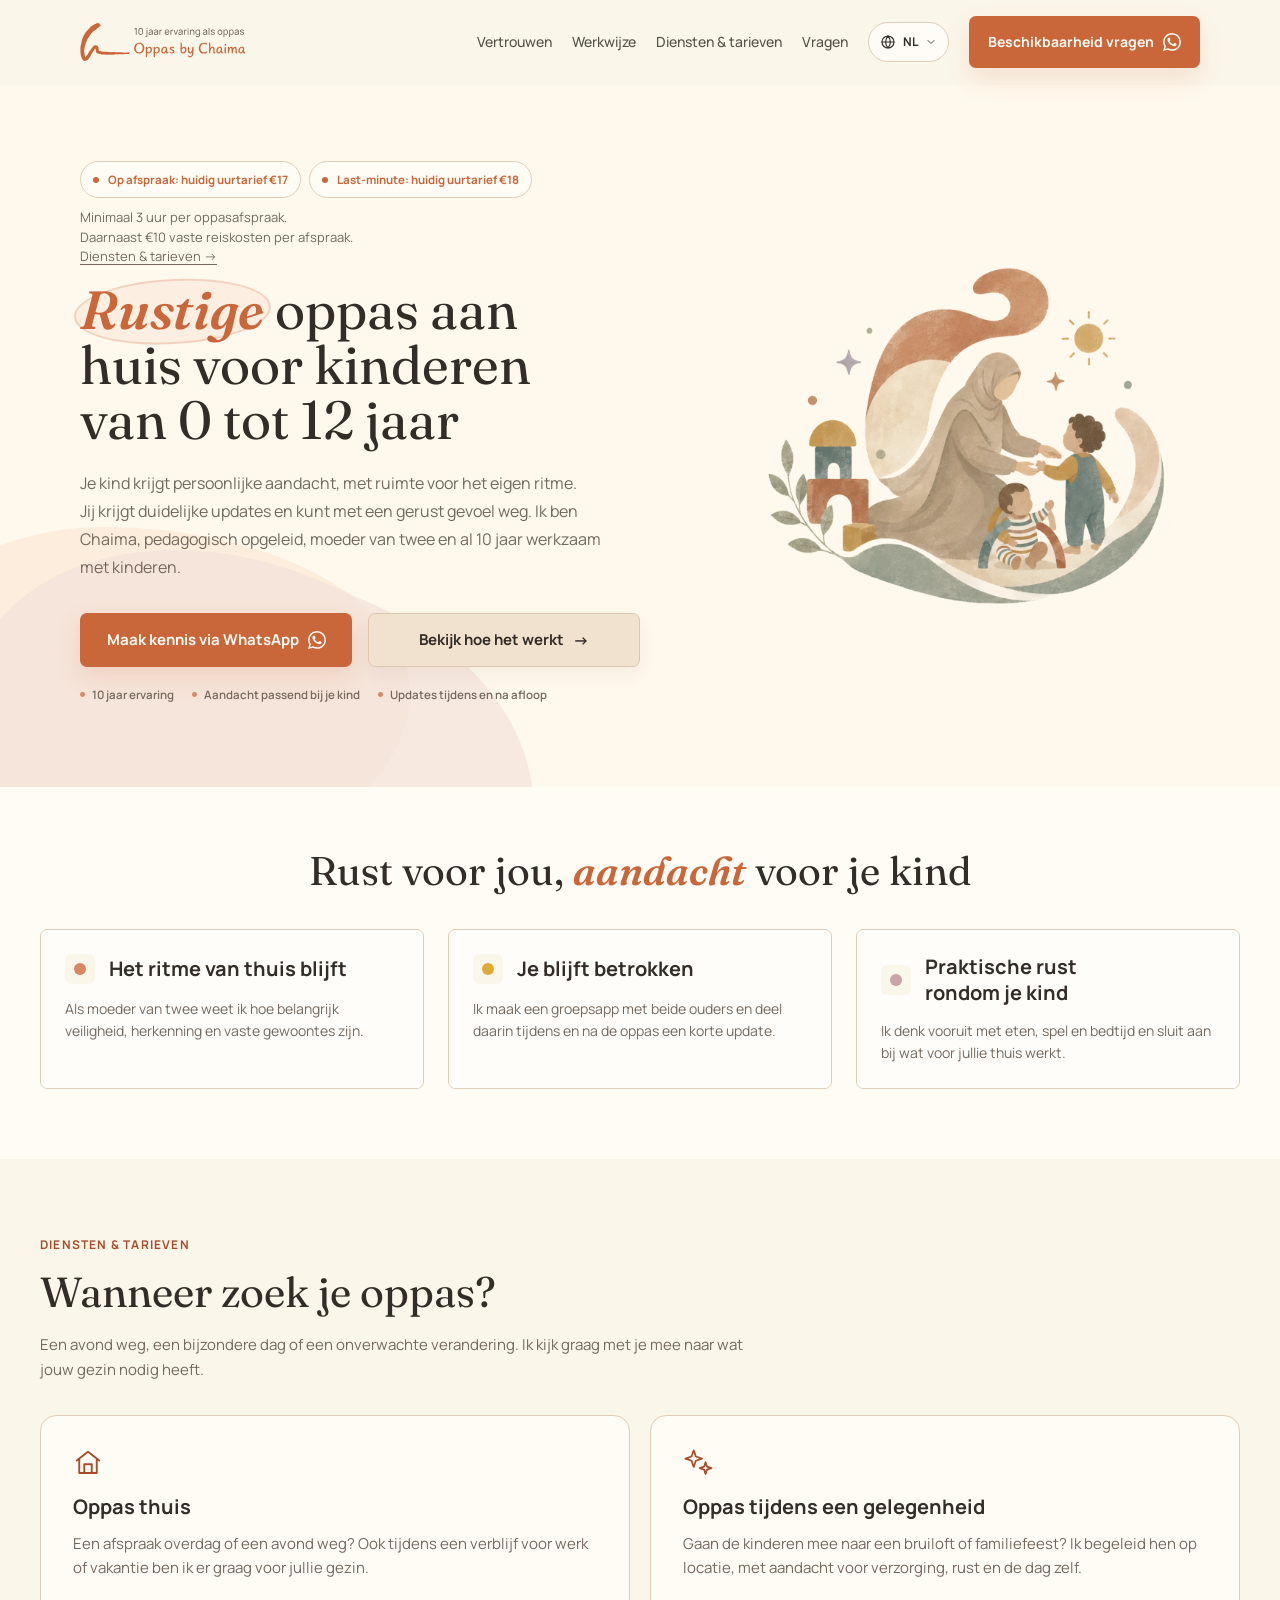
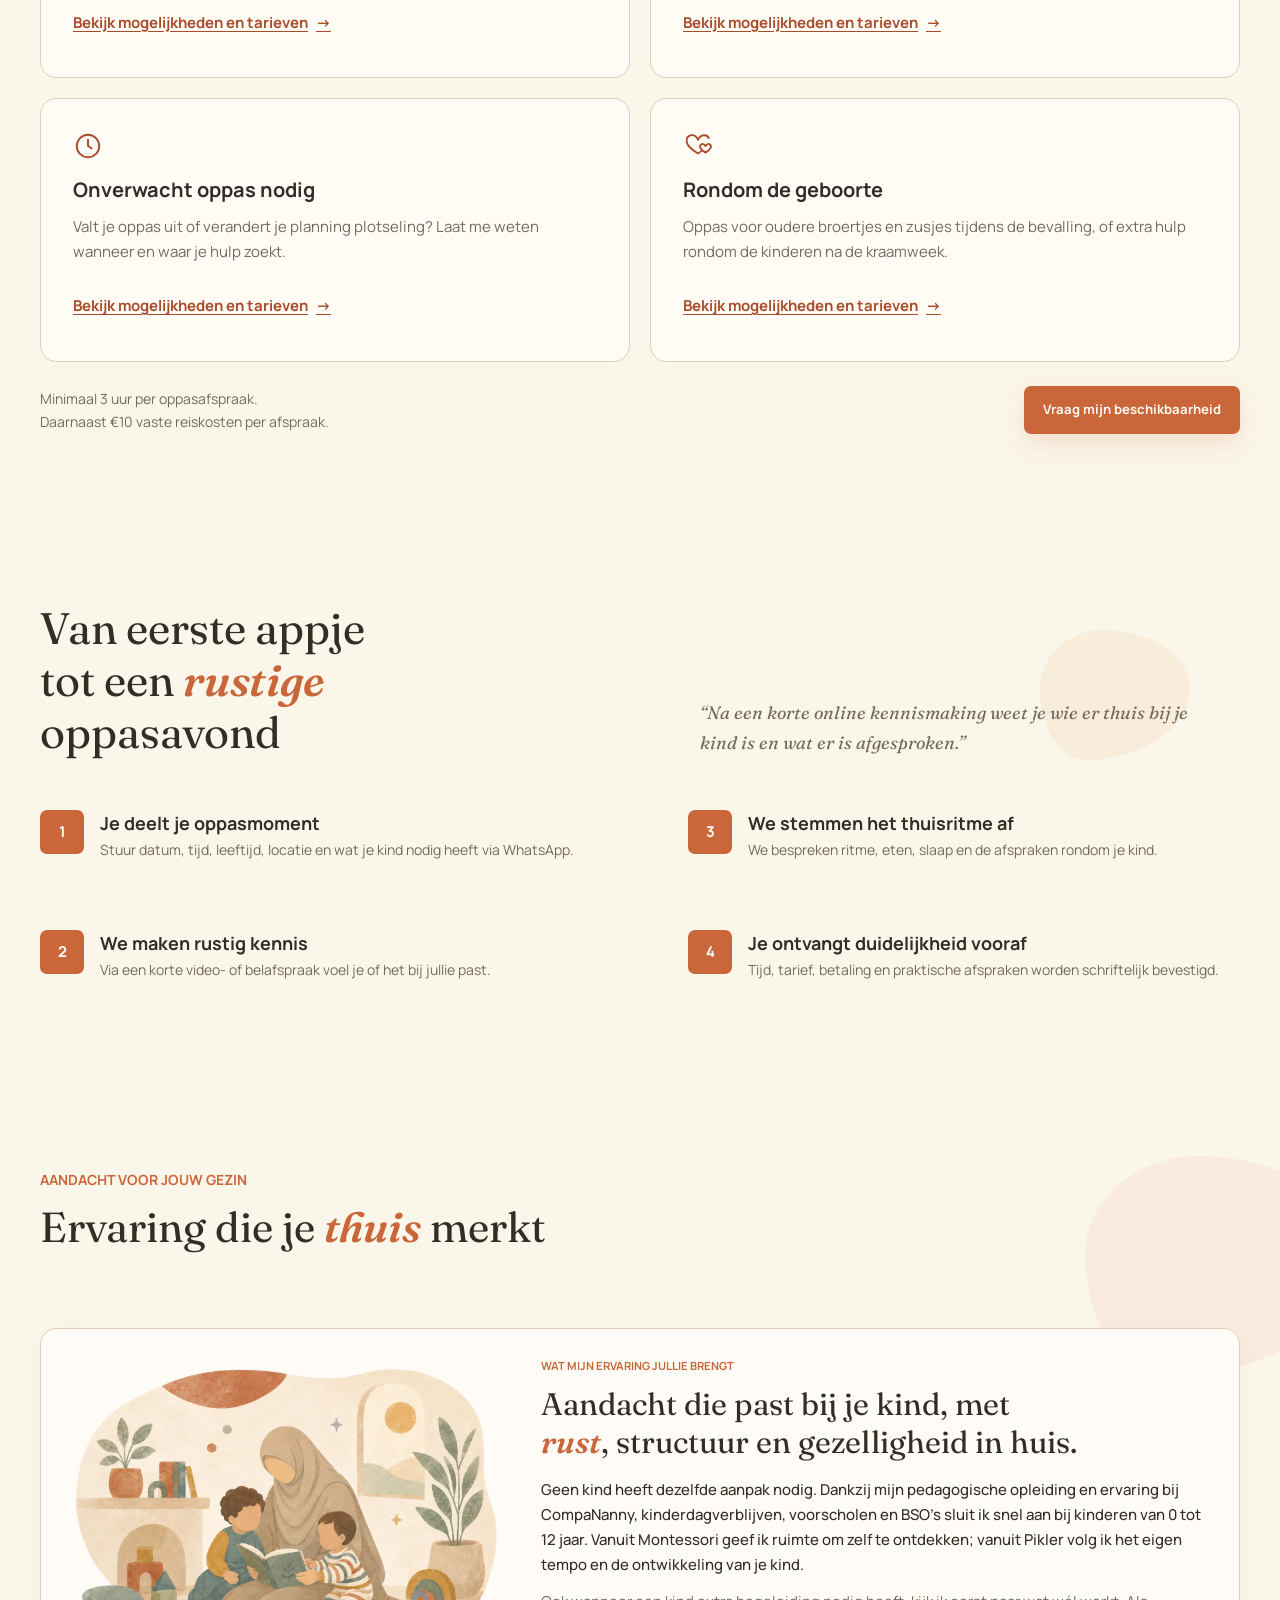
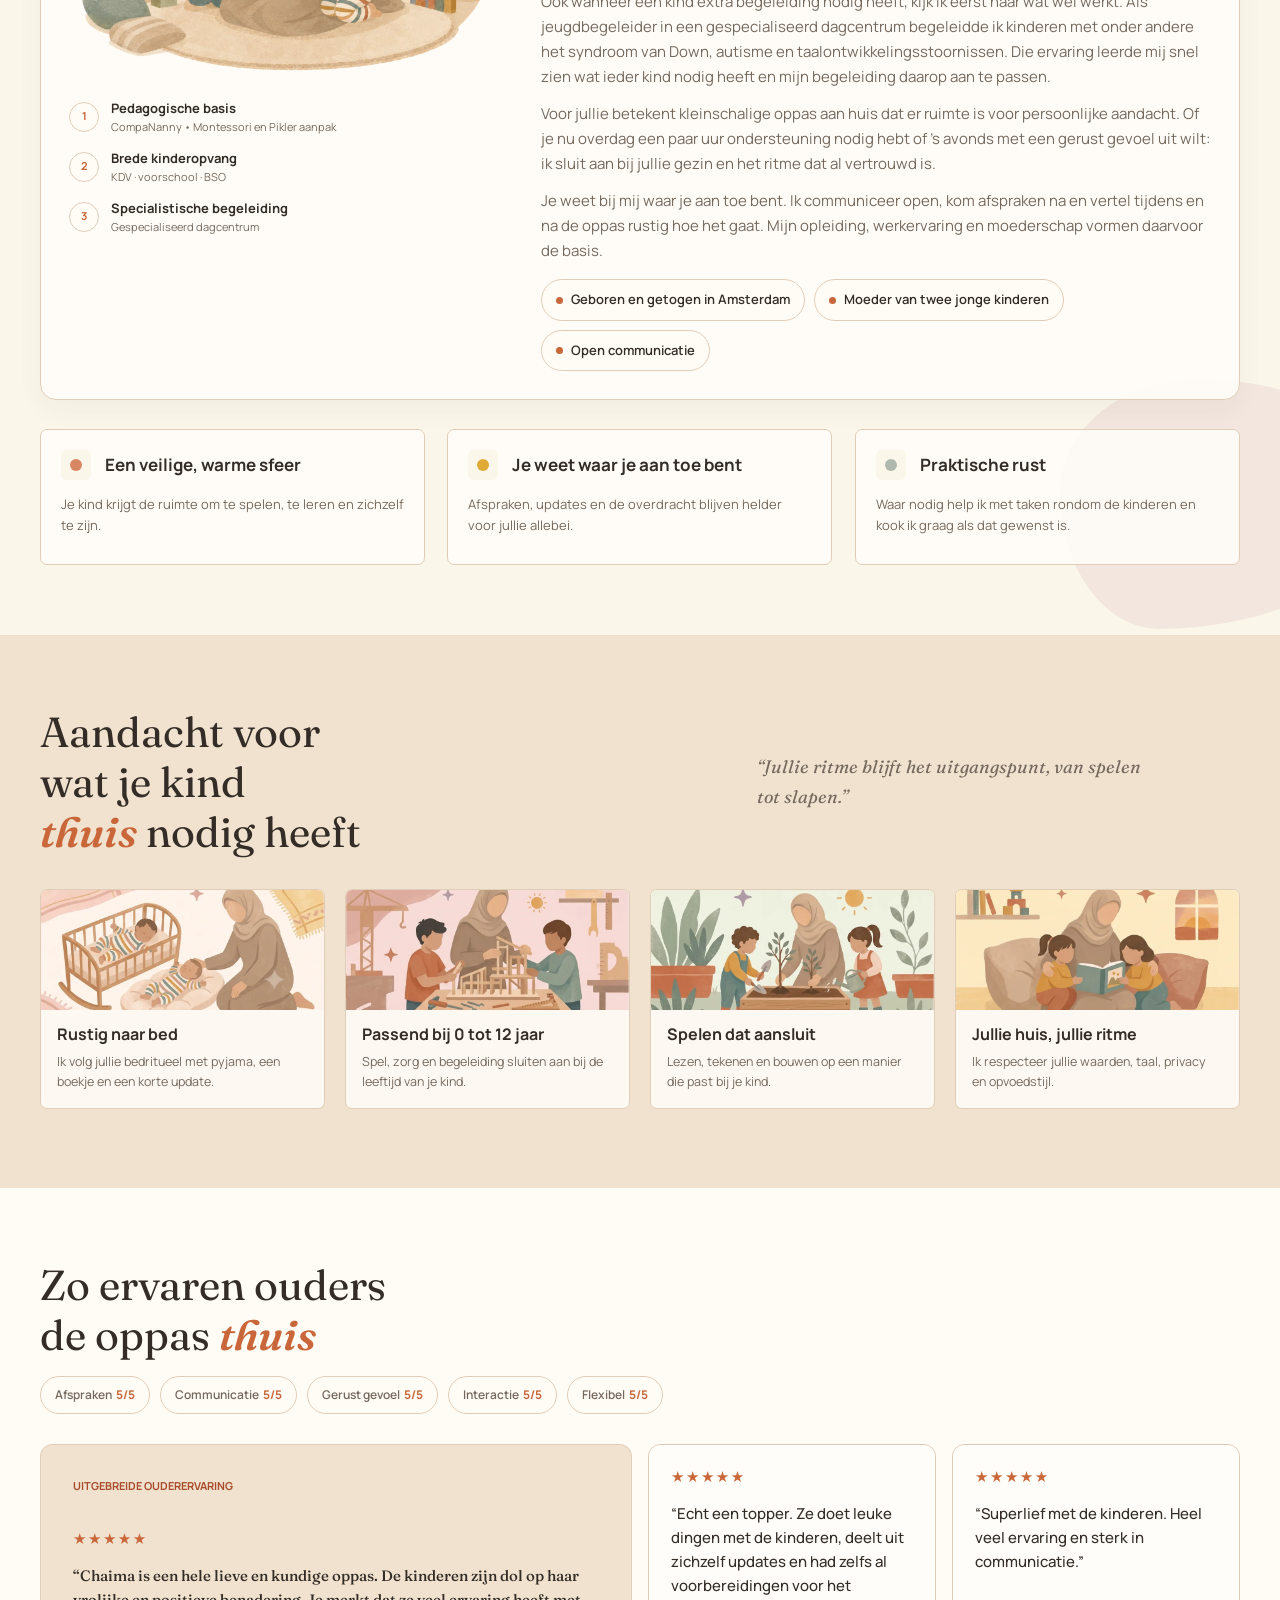
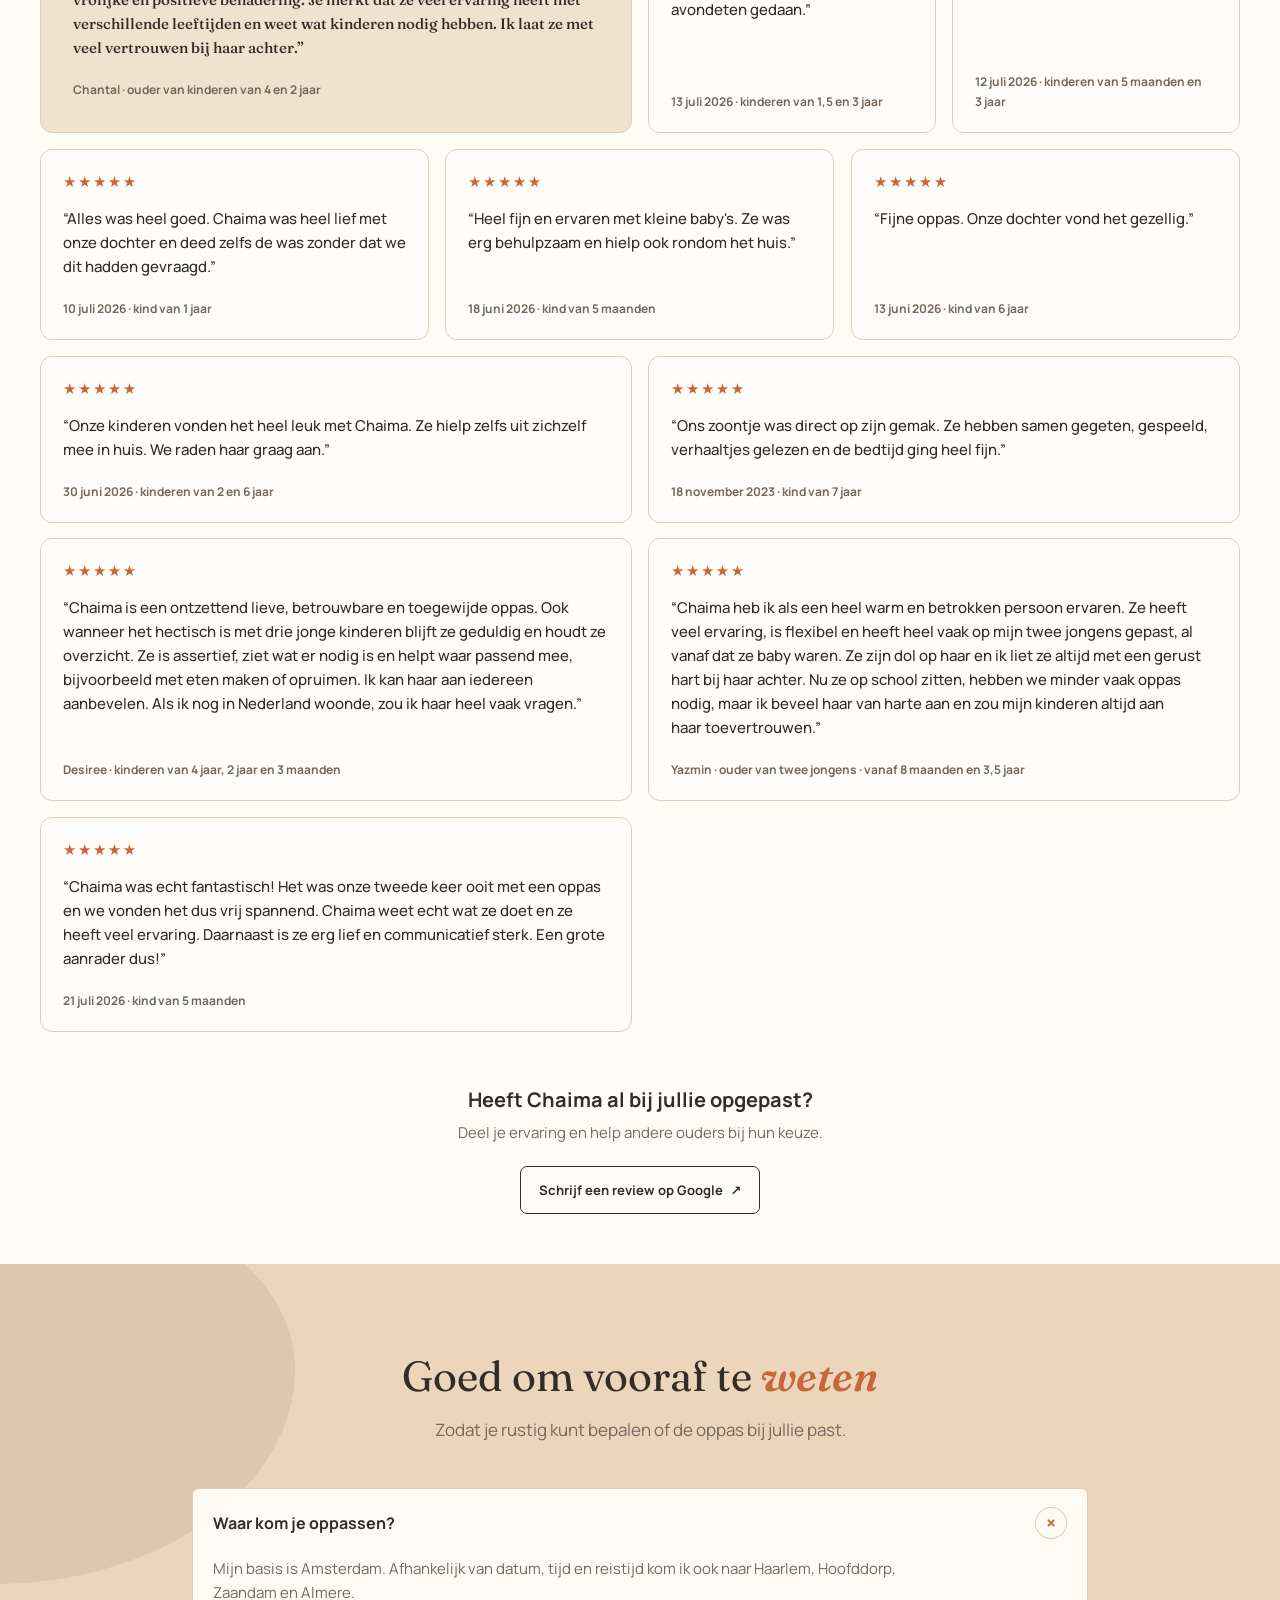
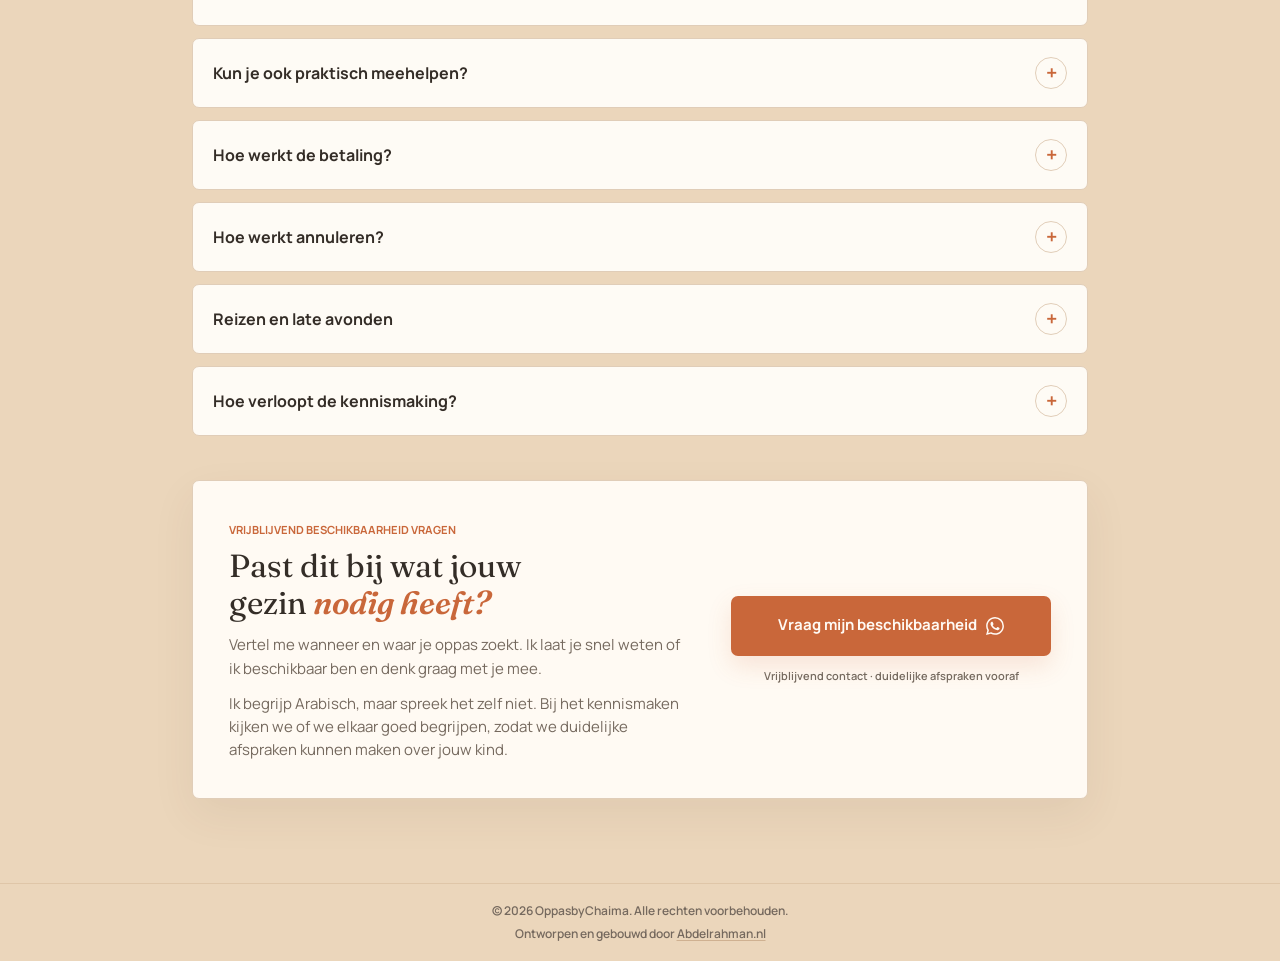
==== commit d609ed61: "Add a branded Google review invitation below parent experiences" ====
--- a/index.html
+++ b/index.html
@@ -512,6 +512,11 @@
         <div class="container reviews-toggle-row">
           <button class="reviews-toggle" type="button" aria-expanded="false" aria-controls="review-grid-nl" data-more-label="Meer ervaringen bekijken" data-less-label="Minder ervaringen bekijken">Meer ervaringen bekijken</button>
         </div>
+              <div class="container review-invite">
+          <h3>Heeft Chaima al bij jullie opgepast?</h3>
+          <p>Deel je ervaring en help andere ouders bij hun keuze.</p>
+          <a class="btn btn-secondary review-invite-link" href="https://g.page/r/CfDLBFFsI1FAEBM/review" target="_blank" rel="noopener noreferrer">Schrijf een review op Google <span aria-hidden="true">↗</span></a>
+        </div>
       </section>
 
       <section class="faq section animate-section" id="vragen" aria-labelledby="faq-title">
--- a/style.css
+++ b/style.css
@@ -1507,6 +1507,11 @@
   font-size: 0.75rem;
   font-weight: 700;
 }
+
+.review-invite { margin-top: clamp(2rem, 5vw, 3.5rem); text-align: center; }
+.review-invite h3 { margin-bottom: .5rem; font-size: 1.25rem; }
+.review-invite p { margin-bottom: 1.25rem; color: var(--muted); }
+.review-invite-link { color: var(--terra-deep); border-color: currentColor; gap: .5rem; max-width: 100%; white-space: normal; text-align: center; }
 
 .reviews-toggle-row {
   display: none;
@@ -2707,9 +2712,6 @@
 .service-detail { display: grid; grid-template-columns: minmax(0,.85fr) minmax(0,1.15fr); gap: 3.5rem; padding: 3.5rem 0; border-top: 1px solid var(--line); scroll-margin-top: 7rem; }
 .service-detail h2 { font-size: clamp(1.8rem,3vw,2.4rem); line-height: 1.2; margin-bottom: 1rem; }
 .service-detail-intro > p { color: var(--muted); max-width: 28rem; }
-.service-stay-copy { grid-column: 1 / -1; max-width: 72ch; }
-.service-stay-copy h3 { font-size: 1.25rem; margin-bottom: .75rem; }
-.service-stay-copy p { color: var(--muted); }
 .service-price-panel { padding: 1.75rem; background: var(--paper-white); border: 1px solid var(--line); border-radius: var(--radius-lg); }
 .price-list { margin: 0; }
 .price-row { display: grid; grid-template-columns: minmax(0,1fr) auto; gap: 1.25rem; padding: 1rem 0; border-bottom: 1px solid var(--line); align-items: baseline; }
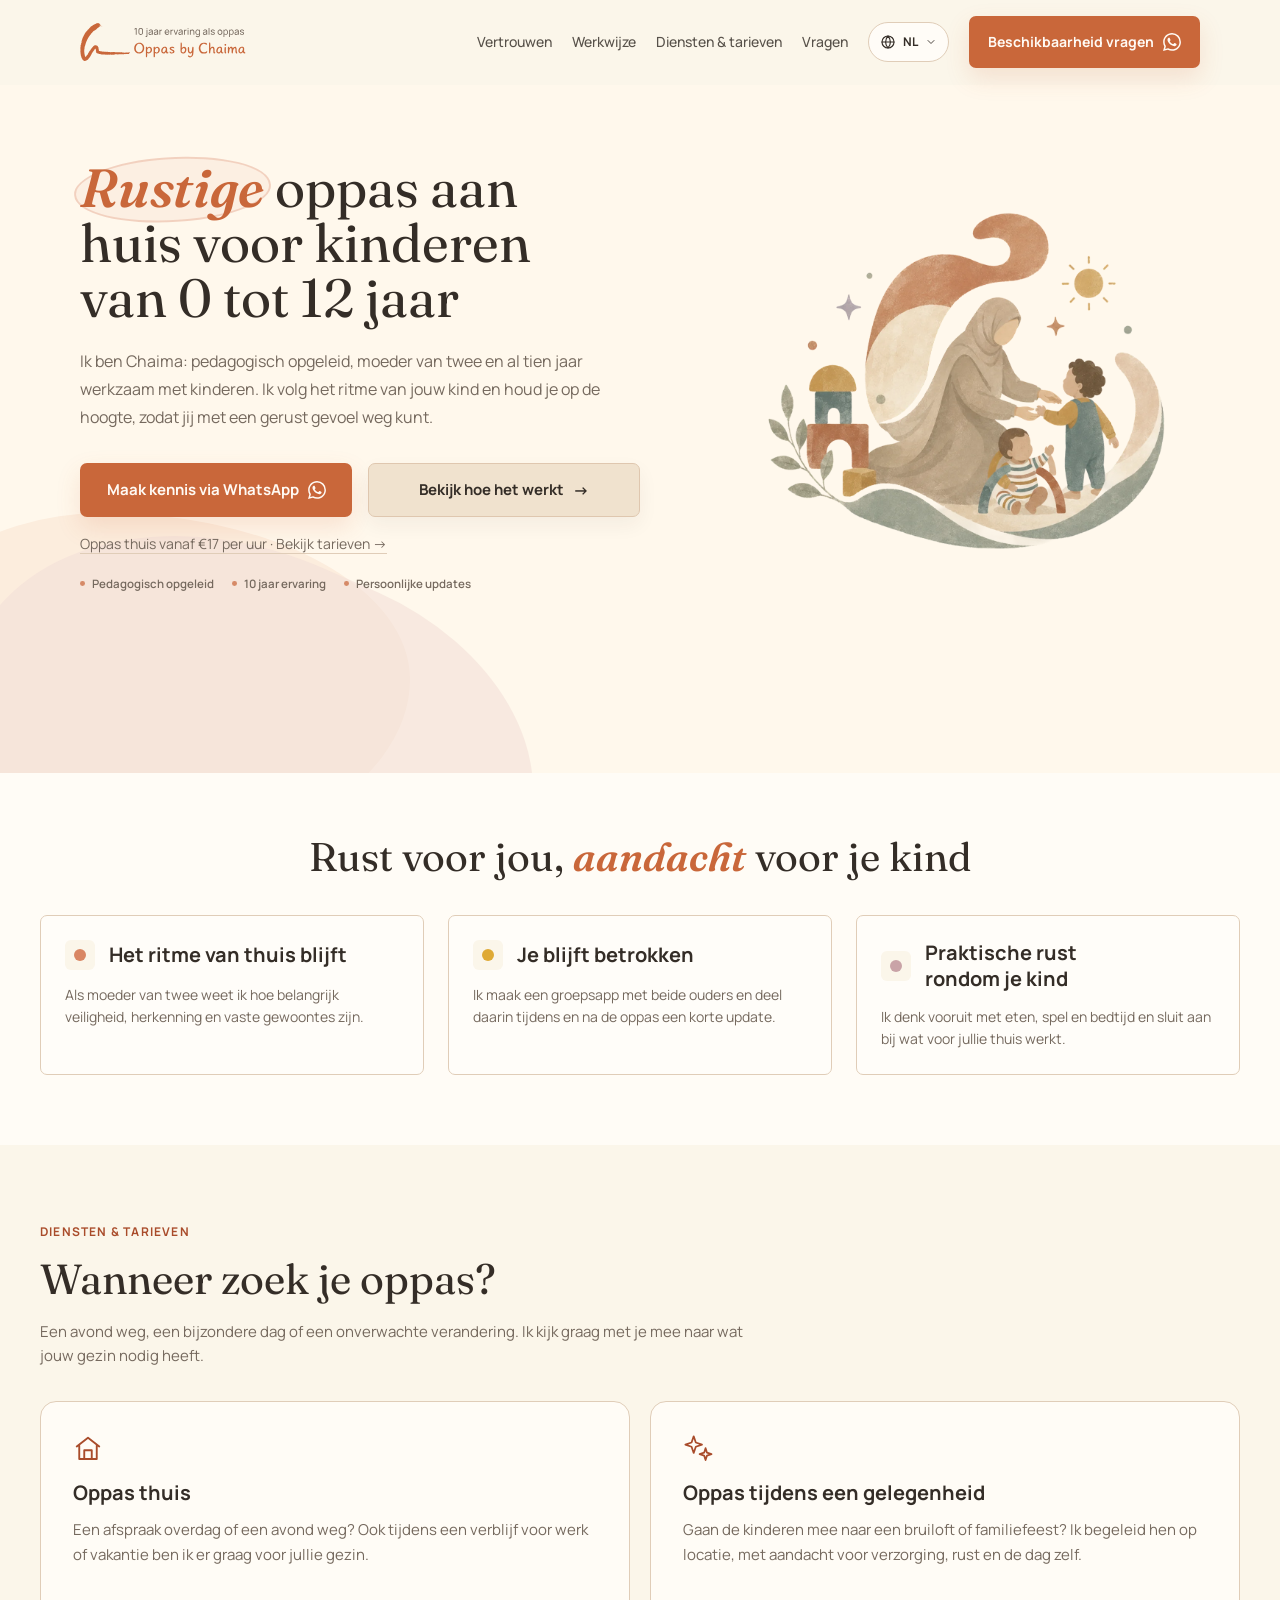
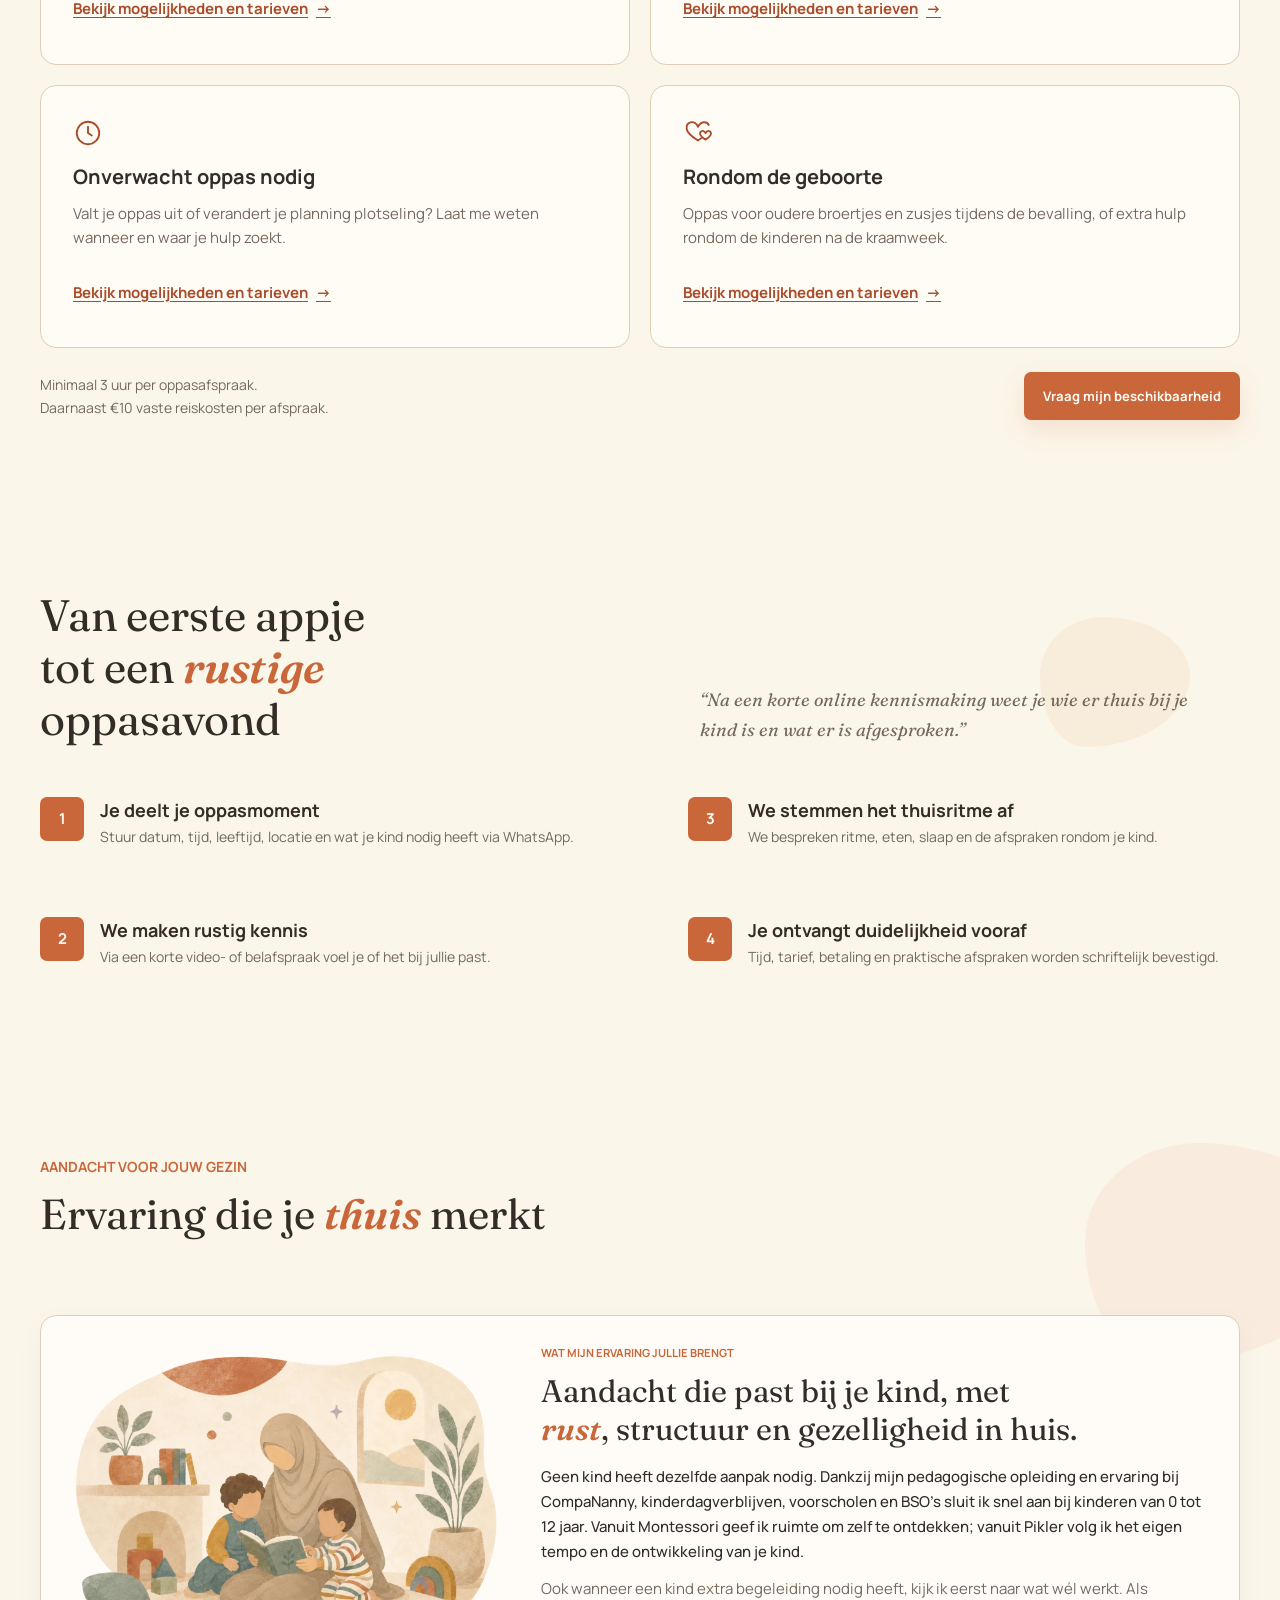
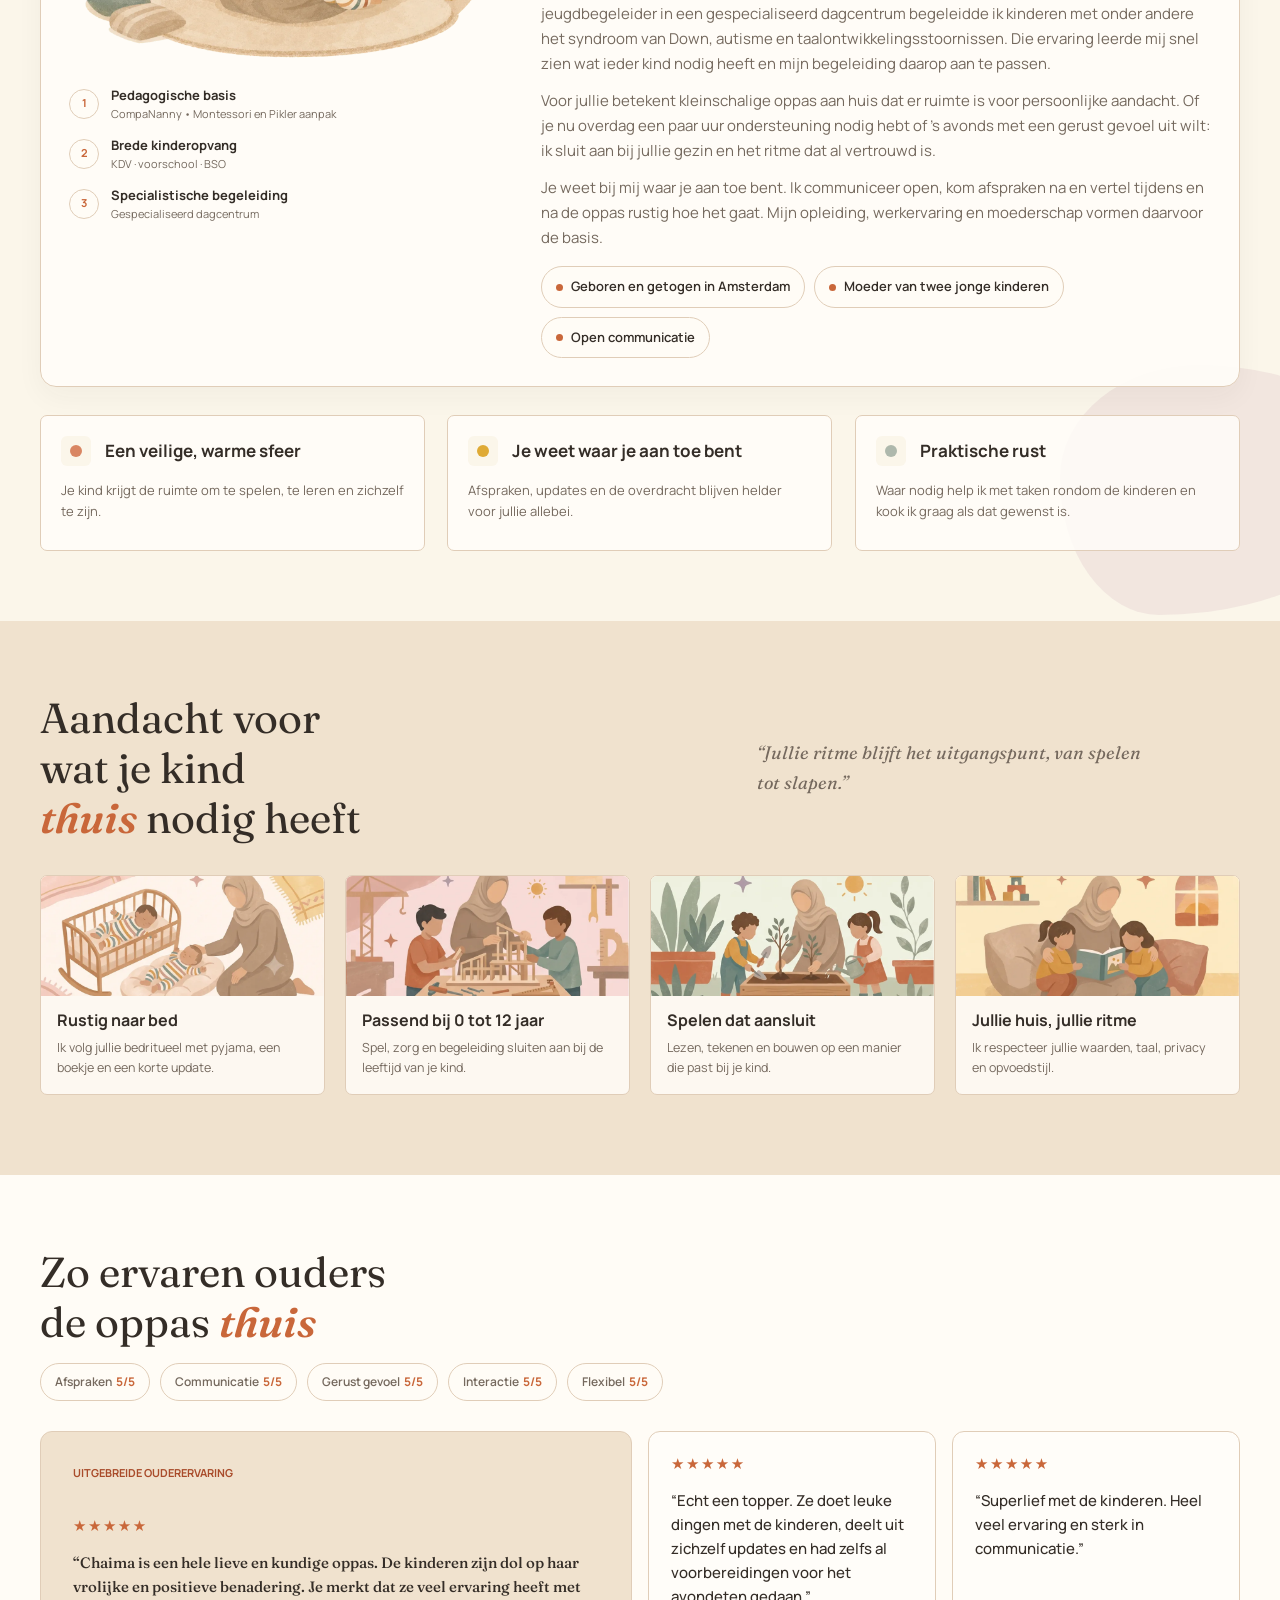
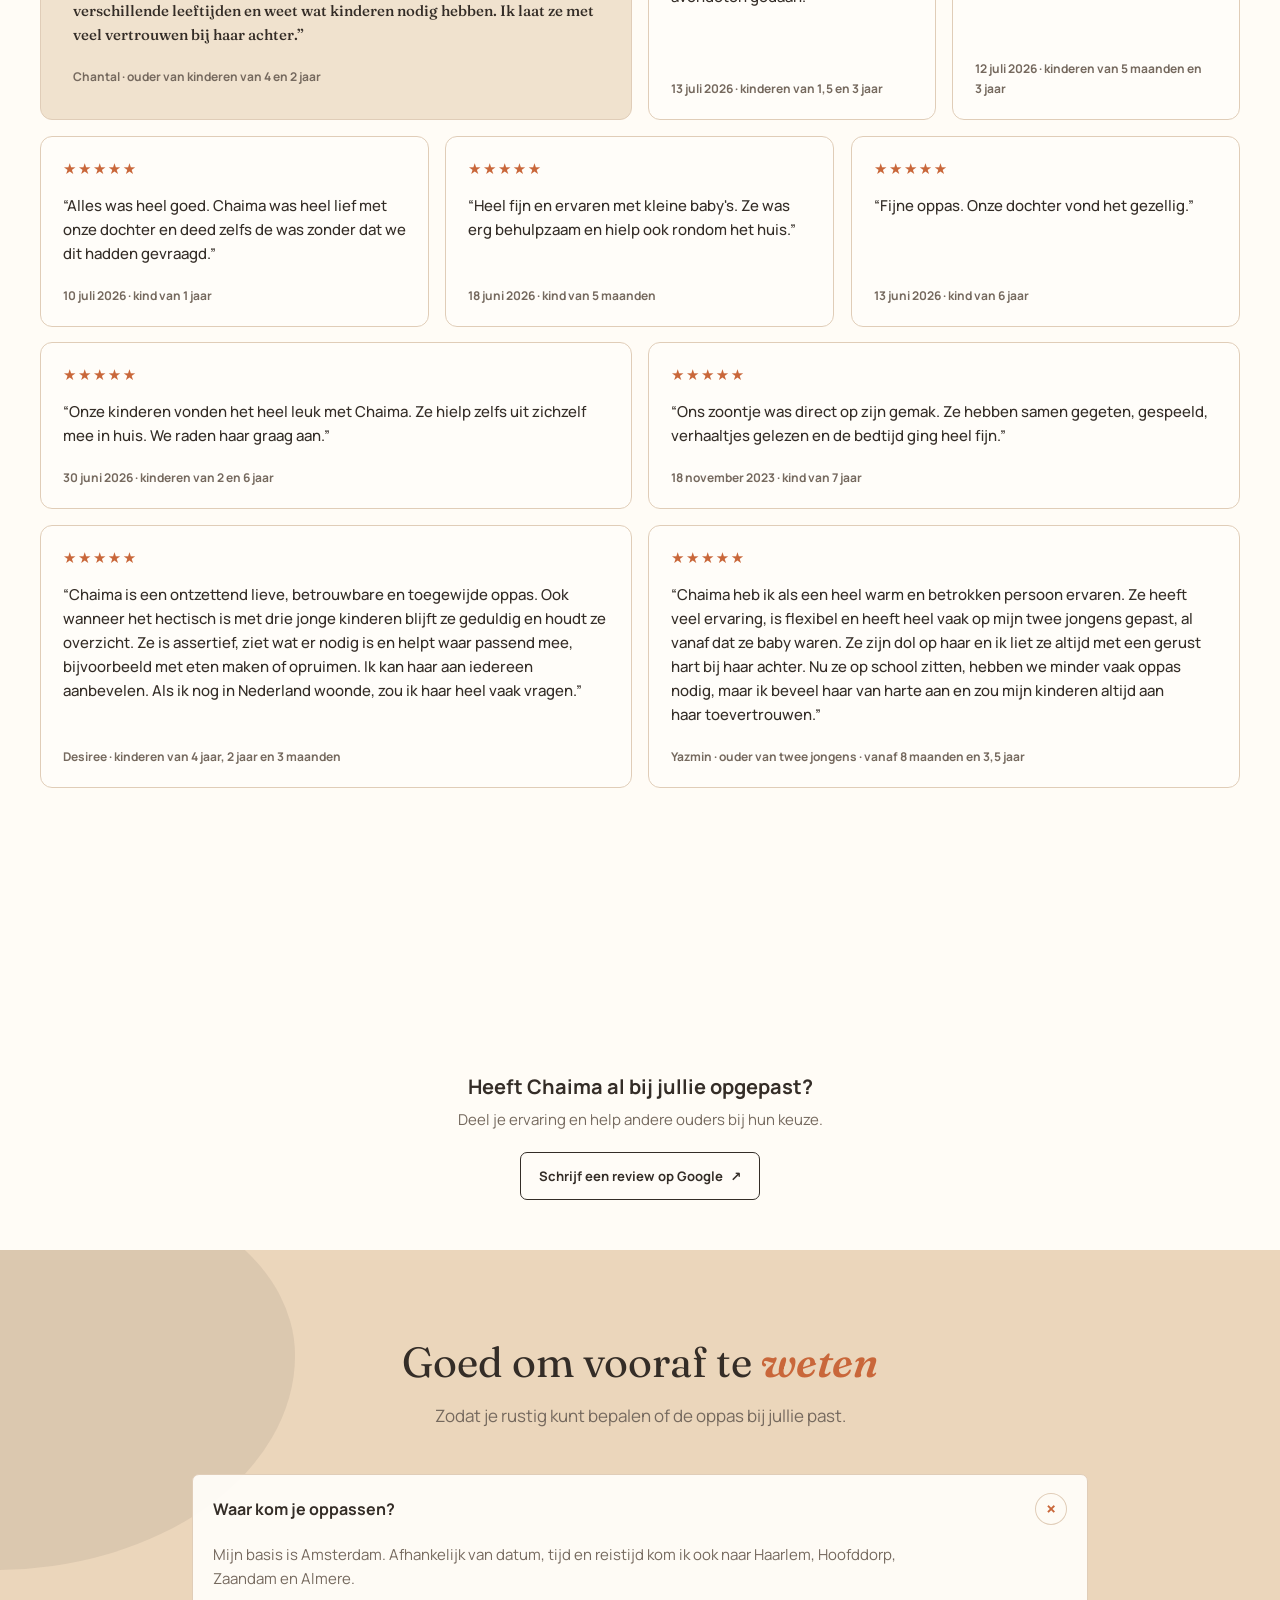
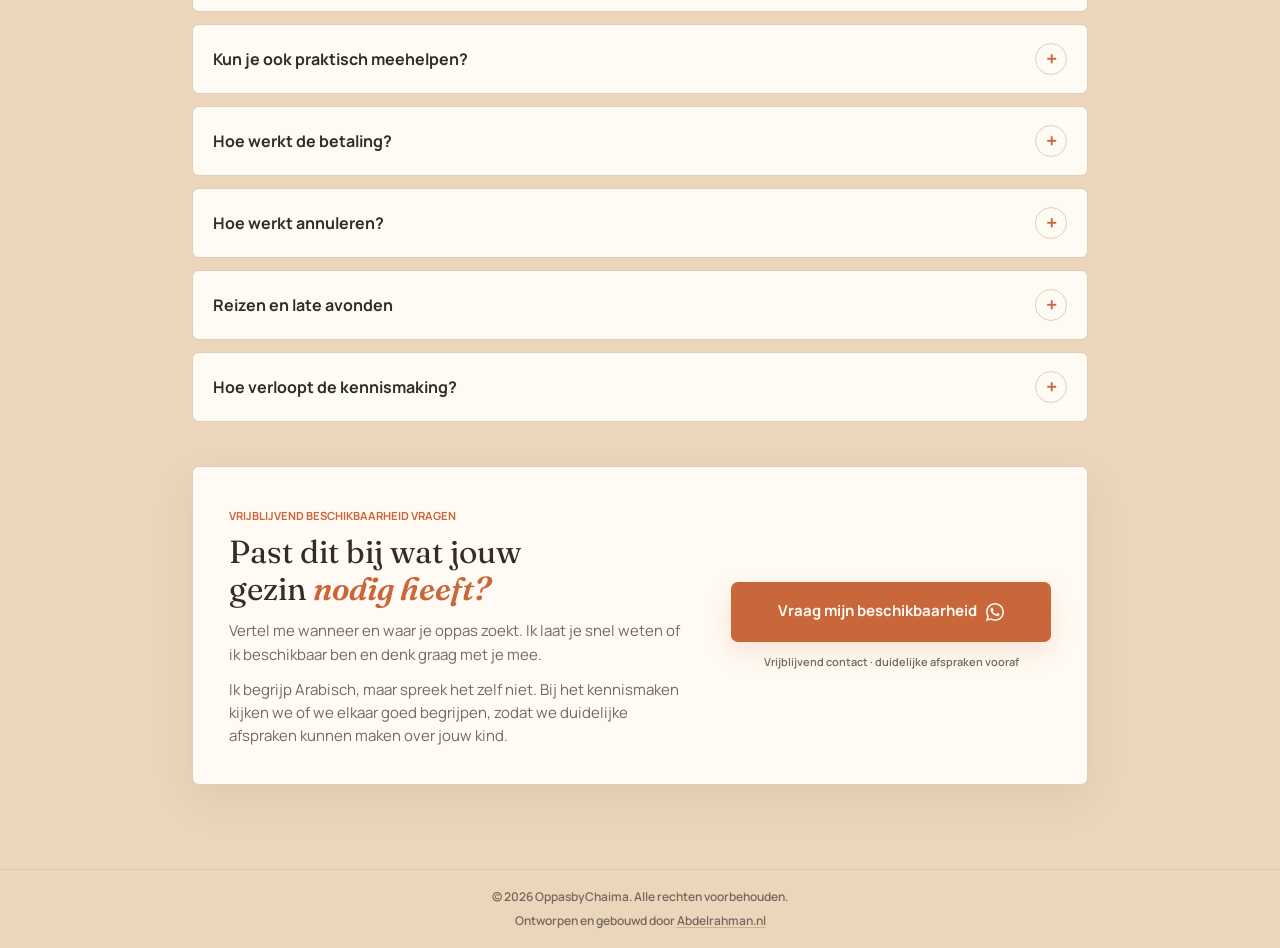
==== commit df72c9f9: "Give the hero a calmer hierarchy with a subtle rates link" ====
--- a/index.html
+++ b/index.html
@@ -193,17 +193,11 @@
         <div class="container hero-grid">
           <div class="hero-content">
             <div class="hero-message">
-              <div class="rate-notes reveal-item" aria-label="Huidige uurtarieven">
-                <span>Op afspraak: huidig uurtarief €17</span>
-                <span>Last-minute: huidig uurtarief €18</span>
-              </div>
-              <p class="travel-note reveal-item">Minimaal 3 uur per oppasafspraak.<br>Daarnaast €10 vaste reiskosten per afspraak.<br><a href="/diensten/">Diensten &amp; tarieven →</a></p>
-
               <h1 class="hero-title reveal-item" id="hero-title">
                 <span class="highlight-word">Rustige</span> oppas aan huis voor kinderen van <span class="no-wrap">0 tot 12 jaar</span>
               </h1>
 
-              <p class="hero-lead reveal-item">Je kind krijgt persoonlijke aandacht, met ruimte voor het eigen ritme. Jij krijgt duidelijke updates en kunt met een gerust gevoel weg. Ik ben Chaima, pedagogisch opgeleid, moeder van twee en al 10 jaar werkzaam met kinderen.</p>
+              <p class="hero-lead reveal-item">Ik ben Chaima: pedagogisch opgeleid, moeder van twee en al tien jaar werkzaam met kinderen. Ik volg het ritme van jouw kind en houd je op de hoogte, zodat jij met een gerust gevoel weg kunt.</p>
             </div>
 
             <div class="hero-actions reveal-item" aria-label="Belangrijkste acties">
@@ -221,10 +215,12 @@
               </a>
             </div>
 
+            <p class="hero-rate-link reveal-item"><a href="/diensten/">Oppas thuis vanaf €17 per uur <span aria-hidden="true">·</span> Bekijk tarieven <span aria-hidden="true">→</span></a></p>
+
             <ul class="hero-assurances reveal-item" aria-label="Wat je als ouder kunt verwachten">
+              <li>Pedagogisch opgeleid</li>
               <li>10 jaar ervaring</li>
-              <li>Aandacht passend bij je kind</li>
-              <li>Updates tijdens en na afloop</li>
+              <li>Persoonlijke updates</li>
             </ul>
           </div>
 
--- a/style.css
+++ b/style.css
@@ -2815,3 +2815,8 @@
   .trust .trust-card,
   .about-proof .trust-card { column-gap: .875rem; row-gap: .875rem; padding: 1.375rem; }
 }
+
+/* Hero: price information follows the introduction and actions. */
+.hero-rate-link { margin: 1rem 0 0; font-size: .875rem; line-height: 1.6; color: var(--muted); }
+.hero-rate-link a { color: inherit; text-decoration: underline; text-decoration-color: var(--line); text-underline-offset: .25em; }
+.hero-rate-link a:hover { color: var(--terra-deep); text-decoration-color: currentColor; }
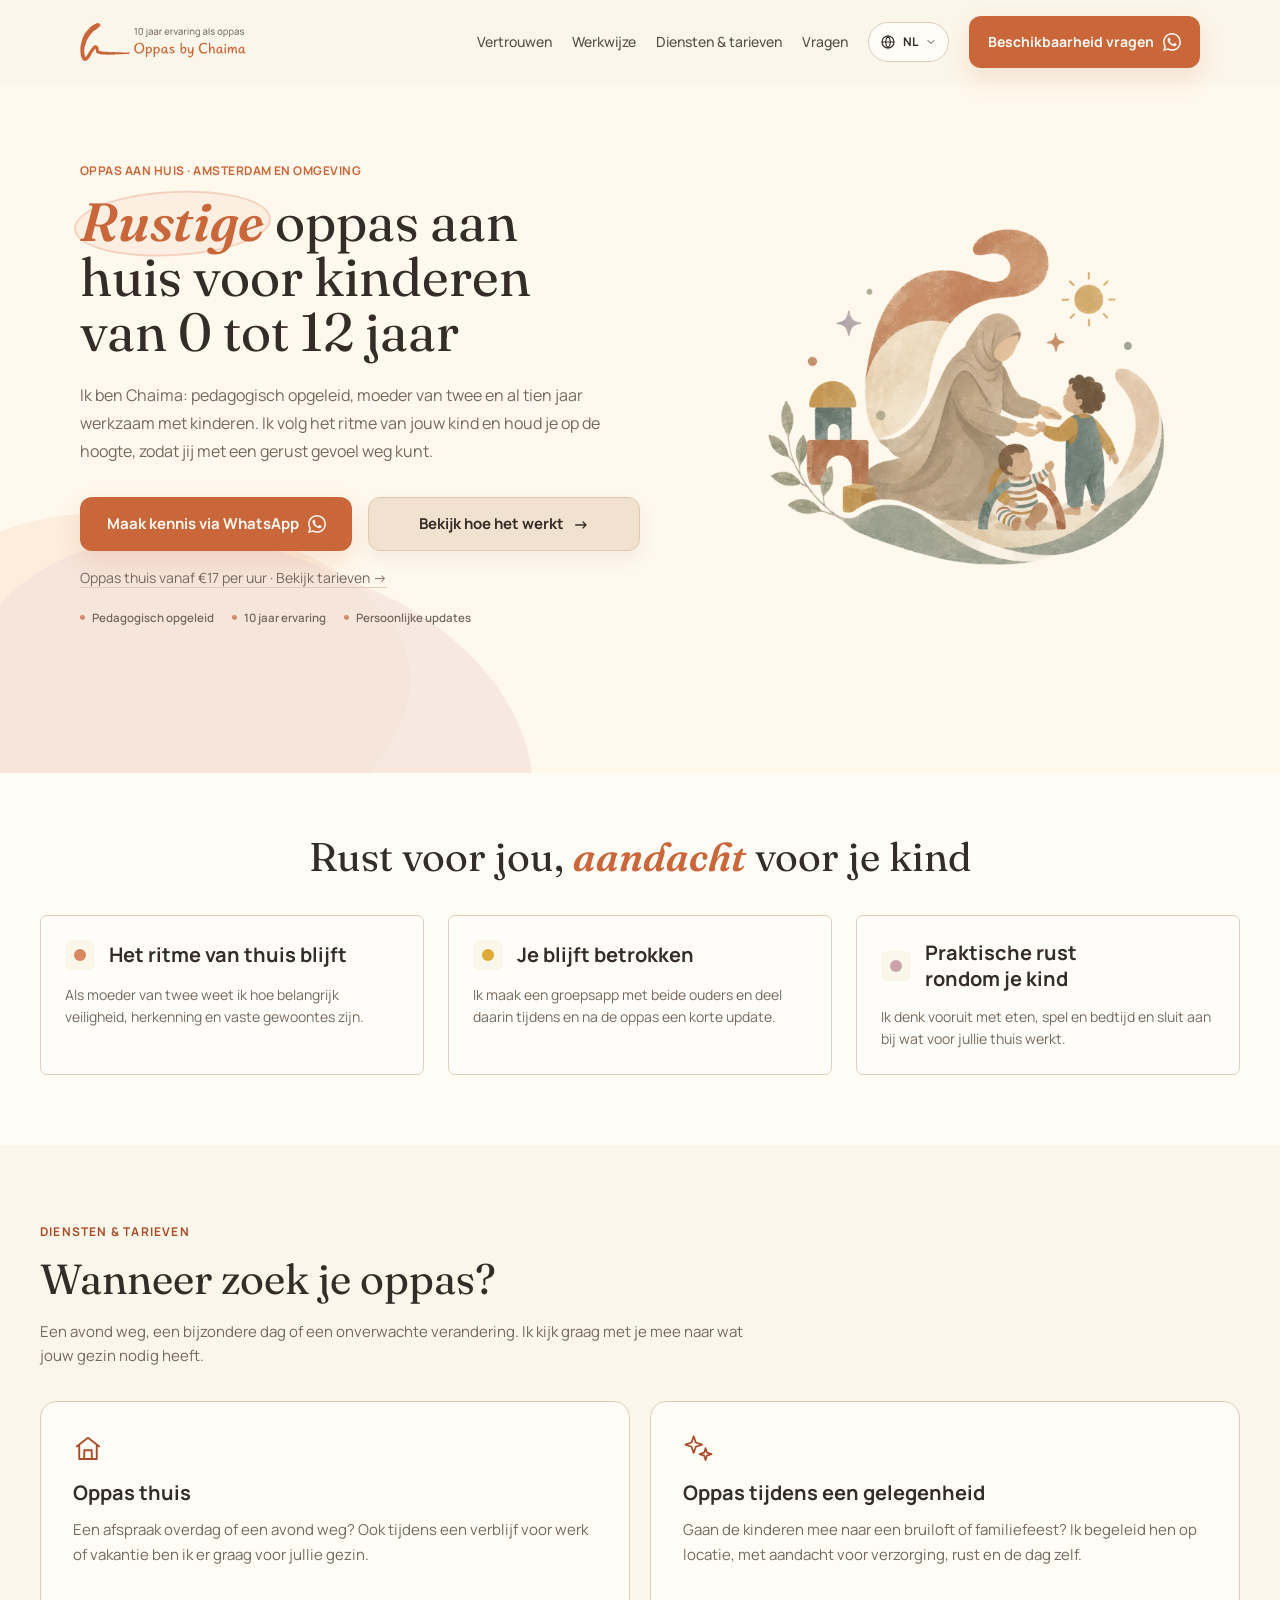
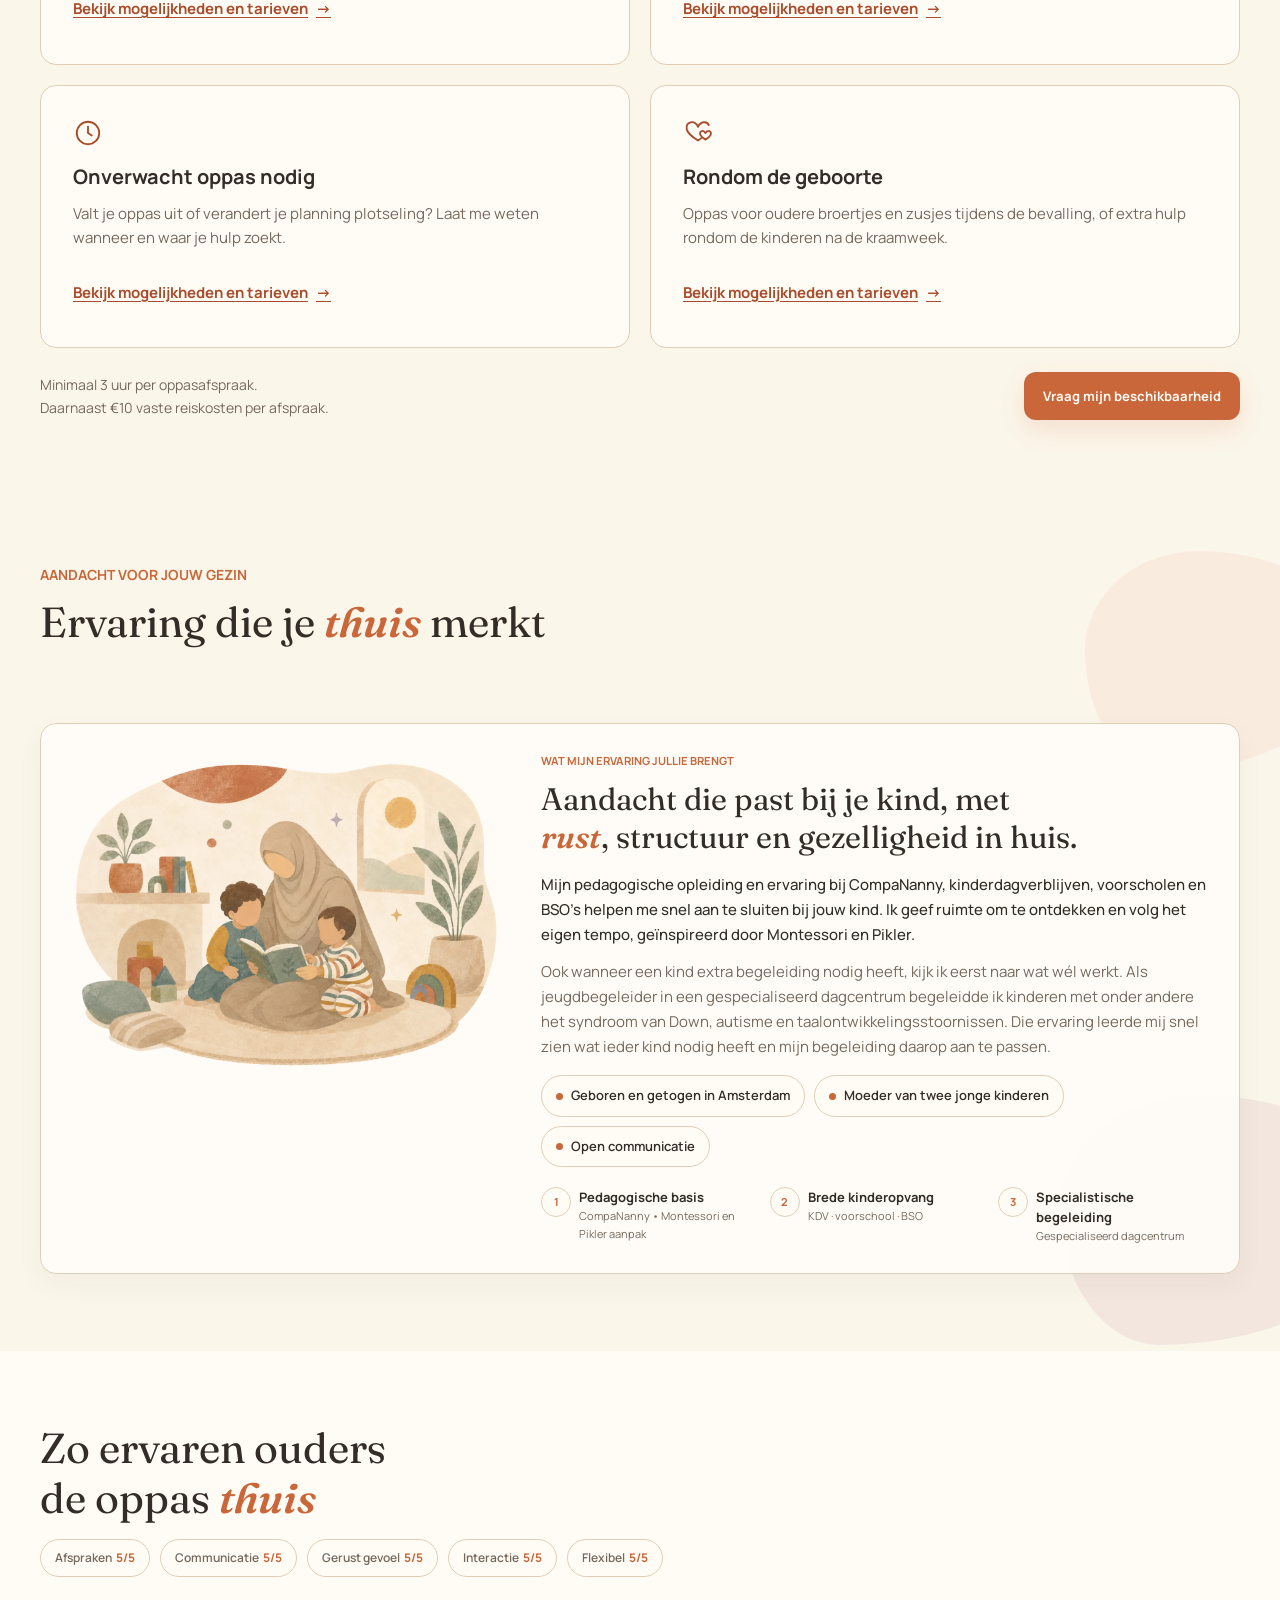
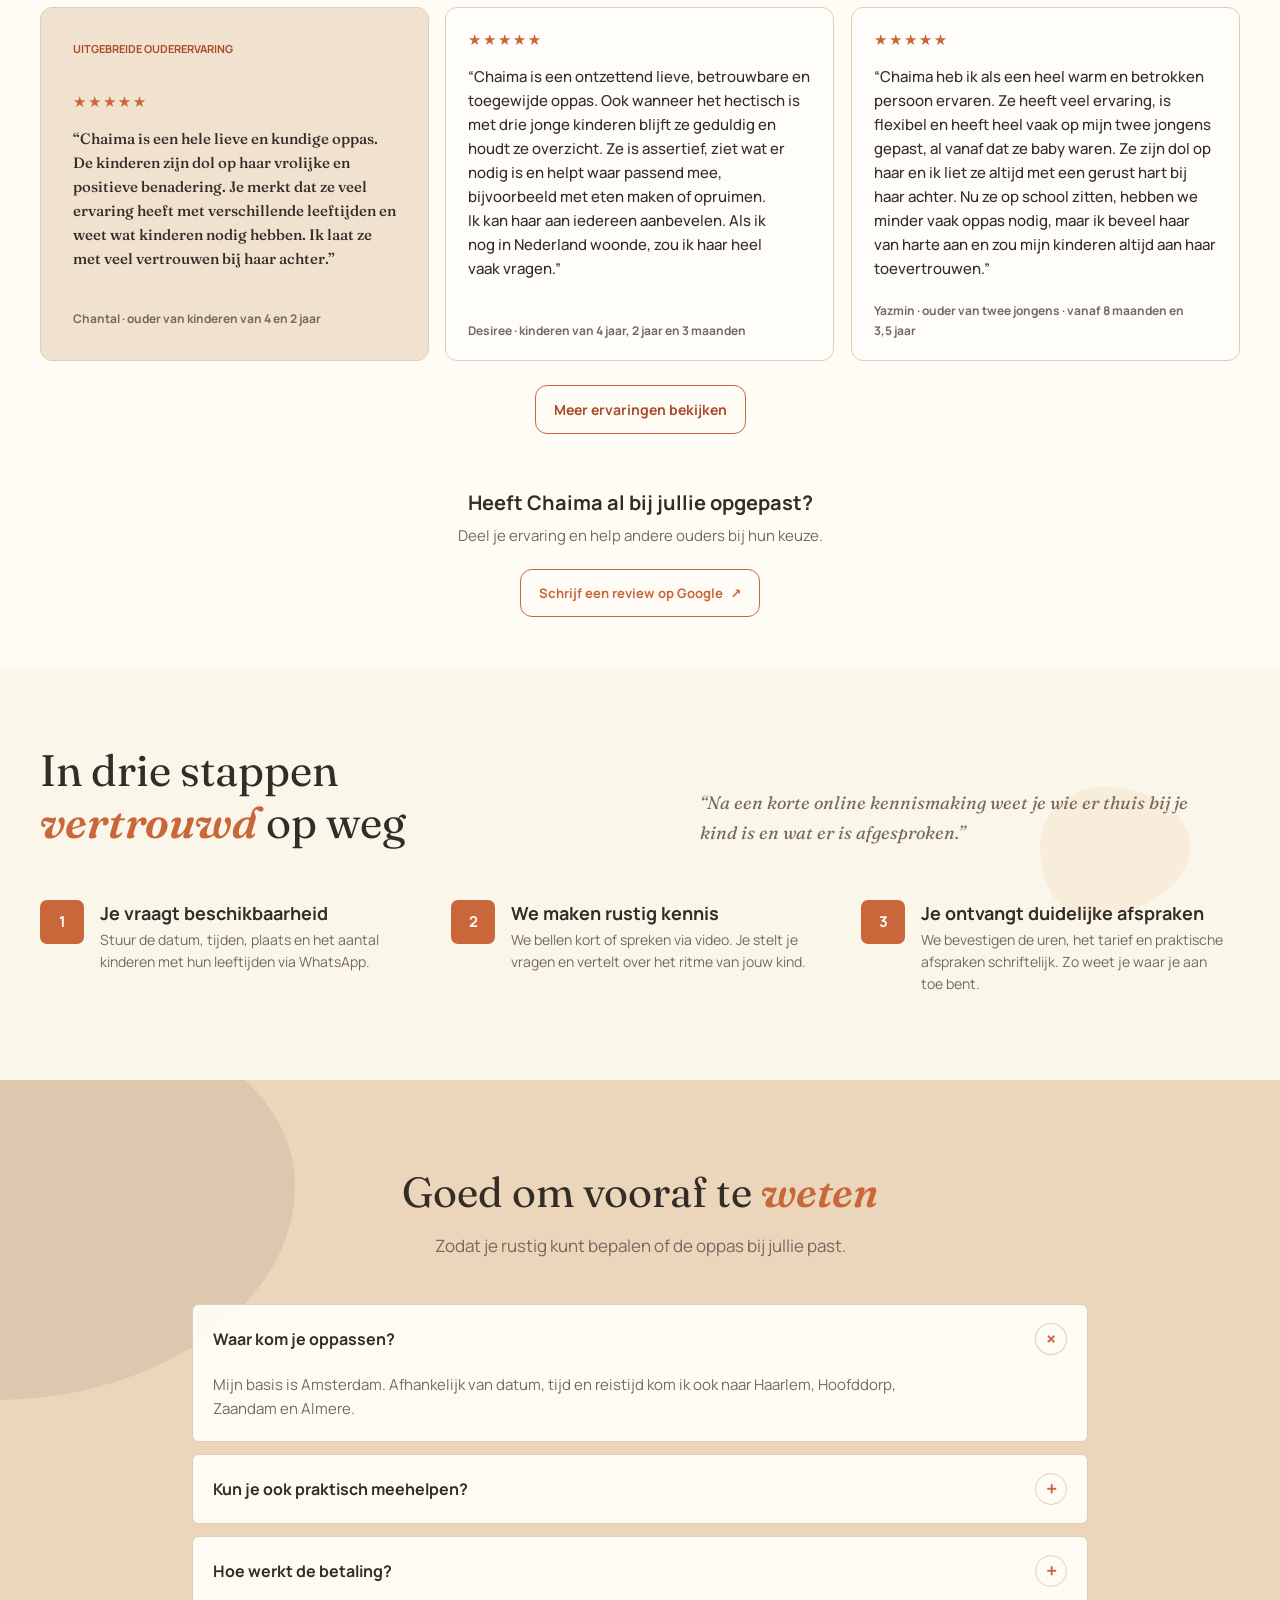
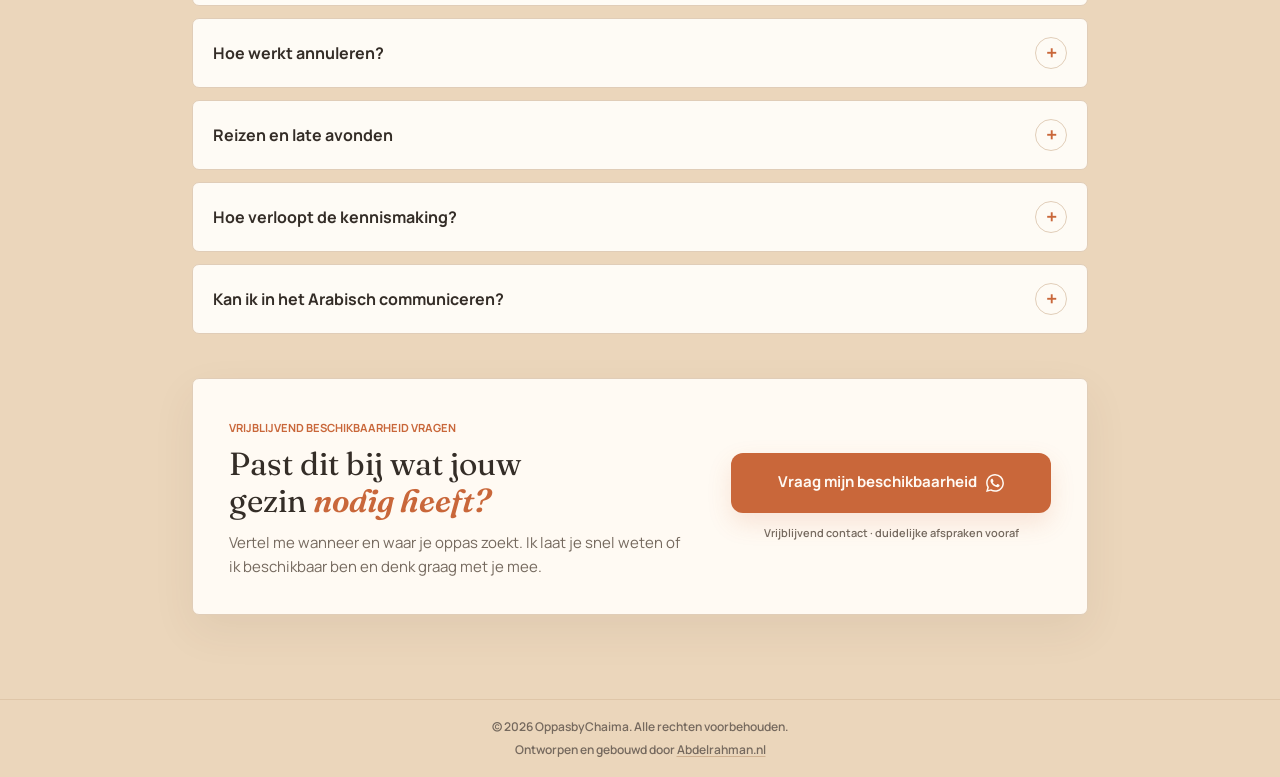
==== commit 6aea89ec: "Streamline parent journey and unify calm interaction styles" ====
--- a/index.html
+++ b/index.html
@@ -32,7 +32,7 @@
     <link rel="preconnect" href="https://fonts.googleapis.com">
     <link rel="preconnect" href="https://fonts.gstatic.com" crossorigin>
     <link href="https://fonts.googleapis.com/css2?family=Fraunces:ital,opsz,wght@0,9..144,400;0,9..144,600;1,9..144,400;1,9..144,600&amp;family=Manrope:wght@400;500;600;700&amp;display=swap" rel="stylesheet">
-    <link rel="stylesheet" href="style.css?v=20261028-spacing">
+    <link rel="stylesheet" href="style.css?v=20261030-refined">
     <script type="application/ld+json">
 {
   "@context": "https://schema.org",
@@ -129,7 +129,7 @@
 }
 </script>
   </head>
-  <body>
+  <body class="compact-home">
     <a class="skip-link" href="#main">Ga naar inhoud</a>
 
     <header class="site-header" data-header>
@@ -193,6 +193,7 @@
         <div class="container hero-grid">
           <div class="hero-content">
             <div class="hero-message">
+              <p class="hero-kicker reveal-item">Oppas aan huis · Amsterdam en omgeving</p>
               <h1 class="hero-title reveal-item" id="hero-title">
                 <span class="highlight-word">Rustige</span> oppas aan huis voor kinderen van <span class="no-wrap">0 tot 12 jaar</span>
               </h1>
@@ -230,7 +231,18 @@
         </div>
       </section>
 
-      <section class="trust section animate-section" id="vertrouwen" aria-labelledby="trust-title">
+
+
+
+
+
+
+
+
+
+
+
+<section class="trust section animate-section" id="vertrouwen" aria-labelledby="trust-title">
         <div class="container">
           <div class="section-heading center reveal-item">
             <h2 id="trust-title">Rust voor jou, <span class="text-accent">aandacht</span> voor je kind</h2>
@@ -300,46 +312,8 @@
 </div>
 </div>
 </section>
-      <section class="process section animate-section" id="werkwijze" aria-labelledby="process-title">
-        <div class="process-orb organic-bg-blob" aria-hidden="true"></div>
-        <div class="container split-heading">
-          <h2 class="reveal-item" id="process-title">Van eerste appje tot een <span class="text-accent">rustige</span> oppasavond</h2>
-          <p class="section-note handwritten reveal-item">“Na een korte online kennismaking weet je wie er thuis bij je kind is en wat er is afgesproken.”</p>
-        </div>
-
-        <div class="container process-grid">
-          <article class="step-card reveal-item">
-            <span>1</span>
-            <div>
-              <h3>Je deelt je oppasmoment</h3>
-              <p>Stuur datum, tijd, leeftijd, locatie en wat je kind nodig heeft via WhatsApp.</p>
-            </div>
-          </article>
-          <article class="step-card reveal-item">
-            <span>2</span>
-            <div>
-              <h3>We maken rustig kennis</h3>
-              <p>Via een korte video- of belafspraak voel je of het bij jullie past.</p>
-            </div>
-          </article>
-          <article class="step-card reveal-item">
-            <span>3</span>
-            <div>
-              <h3>We stemmen het thuisritme af</h3>
-              <p>We bespreken ritme, eten, slaap en de afspraken rondom je kind.</p>
-            </div>
-          </article>
-          <article class="step-card reveal-item">
-            <span>4</span>
-            <div>
-              <h3>Je ontvangt duidelijkheid vooraf</h3>
-              <p>Tijd, tarief, betaling en praktische afspraken worden schriftelijk bevestigd.</p>
-            </div>
-          </article>
-        </div>
-      </section>
-
-      <section class="about section animate-section" id="over-chaima" aria-labelledby="about-title">
+
+<section class="about section animate-section" id="over-chaima" aria-labelledby="about-title">
         <div class="about-shape about-shape-top organic-bg-blob" aria-hidden="true"></div>
         <div class="about-shape about-shape-bottom organic-bg-blob" aria-hidden="true"></div>
         <div class="container">
@@ -354,6 +328,23 @@
               <div class="about-image">
                 <img src="assets/over-mij.webp" width="1400" height="1050" alt="Illustratie van Chaima die thuis samen met twee kinderen een boek leest" loading="lazy">
               </div>
+
+            </div>
+            <div class="about-copy">
+              <p class="eyebrow"><span class="desktop-label">Wat mijn ervaring jullie brengt</span><span class="mobile-label">Wat je thuis merkt</span></p>
+              <h3>Aandacht die past bij je kind, met <span class="text-accent">rust</span>, structuur en gezelligheid in huis.</h3>
+              <p class="experience-lead">Mijn pedagogische opleiding en ervaring bij CompaNanny, kinderdagverblijven, voorscholen en BSO’s helpen me snel aan te sluiten bij jouw kind. Ik geef ruimte om te ontdekken en volg het eigen tempo, geïnspireerd door Montessori en Pikler.</p>
+              <div class="about-extra" id="about-extra-nl">
+                <p>Ook wanneer een kind extra begeleiding nodig heeft, kijk ik eerst naar wat wél werkt. Als jeugdbegeleider in een gespecialiseerd dagcentrum begeleidde ik kinderen met onder andere het syndroom van Down, autisme en taalontwikkelingsstoornissen. Die ervaring leerde mij snel zien wat ieder kind nodig heeft en mijn begeleiding daarop aan te passen.</p>
+
+
+              </div>
+              <button class="about-toggle" type="button" aria-expanded="false" aria-controls="about-extra-nl" data-more-label="Lees hoe mijn ervaring jullie helpt" data-less-label="Lees minder">Lees hoe mijn ervaring jullie helpt</button>
+              <ul class="identity-list" aria-label="Over Chaima in het kort">
+                <li>Geboren en getogen in Amsterdam</li>
+                <li>Moeder van twee jonge kinderen</li>
+                <li>Open communicatie</li>
+              </ul>
               <ol class="experience-path" aria-label="Mijn ervaring in drie stappen">
                 <li>
                   <span aria-hidden="true">1</span>
@@ -369,72 +360,12 @@
                 </li>
               </ol>
             </div>
-            <div class="about-copy">
-              <p class="eyebrow"><span class="desktop-label">Wat mijn ervaring jullie brengt</span><span class="mobile-label">Wat je thuis merkt</span></p>
-              <h3>Aandacht die past bij je kind, met <span class="text-accent">rust</span>, structuur en gezelligheid in huis.</h3>
-              <p class="experience-lead">Geen kind heeft dezelfde aanpak nodig. Dankzij mijn pedagogische opleiding en ervaring bij CompaNanny, kinderdagverblijven, voorscholen en BSO's sluit ik snel aan bij kinderen van 0 tot 12 jaar. Vanuit Montessori geef ik ruimte om zelf te ontdekken; vanuit Pikler volg ik het eigen tempo en de ontwikkeling van je kind.</p>
-              <div class="about-extra" id="about-extra-nl">
-                <p>Ook wanneer een kind extra begeleiding nodig heeft, kijk ik eerst naar wat wél werkt. Als jeugdbegeleider in een gespecialiseerd dagcentrum begeleidde ik kinderen met onder andere het syndroom van Down, autisme en taalontwikkelingsstoornissen. Die ervaring leerde mij snel zien wat ieder kind nodig heeft en mijn begeleiding daarop aan te passen.</p>
-                <p>Voor jullie betekent kleinschalige oppas aan huis dat er ruimte is voor persoonlijke aandacht. Of je nu overdag een paar uur ondersteuning nodig hebt of 's avonds met een gerust gevoel uit wilt: ik sluit aan bij jullie gezin en het ritme dat al vertrouwd is.</p>
-                <p>Je weet bij mij waar je aan toe bent. Ik communiceer open, kom afspraken na en vertel tijdens en na de oppas rustig hoe het gaat. Mijn opleiding, werkervaring en moederschap vormen daarvoor de basis.</p>
-              </div>
-              <button class="about-toggle" type="button" aria-expanded="false" aria-controls="about-extra-nl" data-more-label="Lees hoe mijn ervaring jullie helpt" data-less-label="Lees minder">Lees hoe mijn ervaring jullie helpt</button>
-              <ul class="identity-list" aria-label="Over Chaima in het kort">
-                <li>Geboren en getogen in Amsterdam</li>
-                <li>Moeder van twee jonge kinderen</li>
-                <li>Open communicatie</li>
-              </ul>
-            </div>
-          </div>
-
-          <div class="about-proof card-grid three">
-            <article class="trust-card interactive-card reveal-item">
-              <span class="icon-chip dot-peach" aria-hidden="true"></span>
-              <h3>Een veilige, warme sfeer</h3>
-              <p>Je kind krijgt de ruimte om te spelen, te leren en zichzelf te zijn.</p>
-            </article>
-            <article class="trust-card interactive-card reveal-item">
-              <span class="icon-chip dot-gold" aria-hidden="true"></span>
-              <h3>Je weet waar je aan toe bent</h3>
-              <p>Afspraken, updates en de overdracht blijven helder voor jullie allebei.</p>
-            </article>
-            <article class="trust-card interactive-card reveal-item">
-              <span class="icon-chip dot-clay" aria-hidden="true"></span>
-              <h3>Praktische rust</h3>
-              <p>Waar nodig help ik met taken rondom de kinderen en kook ik graag als dat gewenst is.</p>
-            </article>
           </div>
 
         </div>
       </section>
 
-      <section class="details section animate-section" id="details" aria-labelledby="details-title">
-        <div class="container split-heading compact-heading">
-          <h2 class="reveal-item" id="details-title">Aandacht voor wat je kind <span class="text-accent">thuis</span> nodig heeft</h2>
-          <p class="section-note handwritten reveal-item">“Jullie ritme blijft het uitgangspunt, van spelen tot slapen.”</p>
-        </div>
-
-        <div class="container card-grid four">
-          <article class="detail-card interactive-card reveal-item">
-            <img class="detail-card-image" src="assets/bedtijd-en-rust.webp" width="900" height="503" alt="Chaima begeleidt twee baby's tijdens een rustig bedtijdmoment" loading="lazy">
-            <div class="detail-card-copy"><h3>Rustig naar bed</h3><p>Ik volg jullie bedritueel met pyjama, een boekje en een korte update.</p></div>
-          </article>
-          <article class="detail-card interactive-card reveal-item">
-            <img class="detail-card-image" src="assets/0-tot-12-jaar.webp" width="900" height="502" alt="Chaima bouwt samen met oudere kinderen aan een creatief project" loading="lazy">
-            <div class="detail-card-copy"><h3>Passend bij 0 tot 12 jaar</h3><p>Spel, zorg en begeleiding sluiten aan bij de leeftijd van je kind.</p></div>
-          </article>
-          <article class="detail-card interactive-card reveal-item">
-            <img class="detail-card-image" src="assets/spelen-en-leren.webp" width="900" height="503" alt="Chaima plant samen met twee kinderen een jonge boom" loading="lazy">
-            <div class="detail-card-copy"><h3>Spelen dat aansluit</h3><p>Lezen, tekenen en bouwen op een manier die past bij je kind.</p></div>
-          </article>
-          <article class="detail-card interactive-card reveal-item">
-            <img class="detail-card-image" src="assets/gezinsritme.webp" width="900" height="502" alt="Chaima leest thuis samen met twee kinderen een boek" loading="lazy">
-            <div class="detail-card-copy"><h3>Jullie huis, jullie ritme</h3><p>Ik respecteer jullie waarden, taal, privacy en opvoedstijl.</p></div>
-          </article>
-        </div>
-      </section>
-
-      <section class="reviews section animate-section" id="reviews" aria-labelledby="reviews-title">
+<section class="reviews section animate-section" id="reviews" aria-labelledby="reviews-title">
         <div class="container reviews-heading">
           <h2 class="reveal-item" id="reviews-title">Zo ervaren ouders de oppas <span class="text-accent">thuis</span></h2>
         </div>
@@ -448,7 +379,7 @@
         </div>
 
         <div class="container review-grid" id="review-grid-nl" aria-label="Ervaringen van ouders">
-          <article class="review-card review-featured review-mobile-primary interactive-card reveal-item">
+          <article class="review-card review-preview review-featured  interactive-card reveal-item">
             <span class="review-label">Uitgebreide ouderervaring</span>
             <span class="stars" aria-label="5 van 5 sterren">★★★★★</span>
             <p>“Chaima is een hele lieve en kundige oppas. De kinderen zijn dol op haar vrolijke en positieve benadering. Je merkt dat ze veel ervaring heeft met verschillende leeftijden en weet wat kinderen nodig hebben. Ik laat ze met veel vertrouwen bij haar achter.”</p>
@@ -489,12 +420,12 @@
             <p>“Ons zoontje was direct op zijn gemak. Ze hebben samen gegeten, gespeeld, verhaaltjes gelezen en de bedtijd ging heel fijn.”</p>
             <small>18 november 2023 · kind van 7 jaar</small>
           </article>
-          <article class="review-card review-mobile-primary interactive-card reveal-item">
+          <article class="review-card review-preview  interactive-card reveal-item">
             <span class="stars" aria-label="5 van 5 sterren">★★★★★</span>
             <p>“Chaima is een ontzettend lieve, betrouwbare en toegewijde oppas. Ook wanneer het hectisch is met drie jonge kinderen blijft ze geduldig en houdt ze overzicht. Ze is assertief, ziet wat er nodig is en helpt waar passend mee, bijvoorbeeld met eten maken of opruimen. Ik kan haar aan iedereen aanbevelen. Als ik nog in Nederland woonde, zou ik haar heel vaak vragen.”</p>
             <small>Desiree · kinderen van 4 jaar, 2 jaar en 3 maanden</small>
           </article>
-          <article class="review-card review-mobile-primary interactive-card reveal-item">
+          <article class="review-card review-preview  interactive-card reveal-item">
             <span class="stars" aria-label="5 van 5 sterren">★★★★★</span>
             <p>“Chaima heb ik als een heel warm en betrokken persoon ervaren. Ze heeft veel ervaring, is flexibel en heeft heel vaak op mijn twee jongens gepast, al vanaf dat ze baby waren. Ze zijn dol op haar en ik liet ze altijd met een gerust hart bij haar achter. Nu ze op school zitten, hebben we minder vaak oppas nodig, maar ik beveel haar van harte aan en zou mijn kinderen altijd aan haar toevertrouwen.”</p>
             <small>Yazmin · ouder van twee jongens · vanaf 8 maanden en 3,5 jaar</small>
@@ -512,6 +443,39 @@
           <h3>Heeft Chaima al bij jullie opgepast?</h3>
           <p>Deel je ervaring en help andere ouders bij hun keuze.</p>
           <a class="btn btn-secondary review-invite-link" href="https://g.page/r/CfDLBFFsI1FAEBM/review" target="_blank" rel="noopener noreferrer">Schrijf een review op Google <span aria-hidden="true">↗</span></a>
+        </div>
+      </section>
+
+<section class="process section animate-section" id="werkwijze" aria-labelledby="process-title">
+        <div class="process-orb organic-bg-blob" aria-hidden="true"></div>
+        <div class="container split-heading">
+          <h2 class="reveal-item" id="process-title">In drie stappen <span class="text-accent">vertrouwd</span> op weg</h2>
+          <p class="section-note handwritten reveal-item">“Na een korte online kennismaking weet je wie er thuis bij je kind is en wat er is afgesproken.”</p>
+        </div>
+
+        <div class="container process-grid">
+          <article class="step-card reveal-item">
+            <span>1</span>
+            <div>
+              <h3>Je vraagt beschikbaarheid</h3>
+              <p>Stuur de datum, tijden, plaats en het aantal kinderen met hun leeftijden via WhatsApp.</p>
+            </div>
+          </article>
+          <article class="step-card reveal-item">
+            <span>2</span>
+            <div>
+              <h3>We maken rustig kennis</h3>
+              <p>We bellen kort of spreken via video. Je stelt je vragen en vertelt over het ritme van jouw kind.</p>
+            </div>
+          </article>
+          <article class="step-card reveal-item">
+            <span>3</span>
+            <div>
+              <h3>Je ontvangt duidelijke afspraken</h3>
+              <p>We bevestigen de uren, het tarief en praktische afspraken schriftelijk. Zo weet je waar je aan toe bent.</p>
+            </div>
+          </article>
+
         </div>
       </section>
 
@@ -574,6 +538,10 @@
                 <p>We spreken kort via video of telefoon. Zo kun je vragen stellen, bespreken we jullie ritme en weet je vooraf wie er bij je kind thuis is.</p>
               </div>
             </article>
+            <article class="faq-item">
+              <button class="faq-header" type="button" aria-expanded="false" aria-controls="faq-language-nl"><span>Kan ik in het Arabisch communiceren?</span><span class="faq-icon" aria-hidden="true">+</span></button>
+              <div class="faq-content" id="faq-language-nl"><p>De website is ook beschikbaar in het Arabisch. Ik begrijp Arabisch, maar spreek het zelf niet. Bij het kennismaken kijken we of we elkaar goed begrijpen, zodat we duidelijke afspraken kunnen maken over jouw kind.</p></div>
+            </article>
           </div>
 
           <div class="final-card reveal-item" id="contact">
@@ -581,7 +549,7 @@
               <span class="eyebrow">Vrijblijvend beschikbaarheid vragen</span>
               <h3>Past dit bij wat jouw gezin <span class="text-accent">nodig heeft?</span></h3>
               <p>Vertel me wanneer en waar je oppas zoekt. Ik laat je snel weten of ik beschikbaar ben en denk graag met je mee.</p>
-            <p>Ik begrijp Arabisch, maar spreek het zelf niet. Bij het kennismaken kijken we of we elkaar goed begrijpen, zodat we duidelijke afspraken kunnen maken over jouw kind.</p></div>
+            </div>
             <div class="final-card-action">
               <a class="btn btn-primary" data-whatsapp="kennismaking" href="https://wa.me/31648703092" target="_blank" rel="noopener">
                 Vraag mijn beschikbaarheid
@@ -605,6 +573,6 @@
       </div>
     </footer>
 
-    <script src="script.js?v=20261028-spacing" defer></script>
+    <script src="script.js?v=20261030-refined" defer></script>
   </body>
 </html>
--- a/style.css
+++ b/style.css
@@ -240,17 +240,6 @@
 .reveal-item.is-visible {
   opacity: 1;
   transform: translateY(0) scale(1);
-}
-
-.interactive-card {
-  transition: transform 0.4s var(--ease-out-expo), box-shadow 0.4s ease, border-color 0.4s ease;
-  will-change: transform;
-}
-
-.interactive-card:hover {
-  transform: translateY(-0.3125rem);
-  border-color: var(--peach);
-  box-shadow: 0 1rem 2rem rgba(58, 46, 43, 0.05);
 }
 
 /* ==========================================================================
@@ -283,12 +272,10 @@
 }
 
 .btn-primary:hover {
-  transform: translateY(-0.125rem) scale(1.02);
   box-shadow: 0 0.5rem 1.5rem rgba(217, 107, 67, 0.2);
 }
 
 .btn-primary:active {
-  transform: translateY(0.0625rem) scale(0.97);
   box-shadow: 0 0.1875rem 0.5rem rgba(217, 107, 67, 0.1);
 }
 
@@ -300,7 +287,6 @@
 }
 
 .btn-secondary:hover {
-  transform: translateY(-0.125rem);
   border-color: var(--peach);
   background: var(--paper-white);
 }
@@ -381,7 +367,6 @@
 
 .nav-menu > a:not(.btn):hover {
   opacity: 1;
-  transform: translateY(-0.0625rem);
 }
 
 .nav-cta {
@@ -428,7 +413,6 @@
 .language-switcher summary:hover {
   border-color: rgba(201, 103, 58, 0.42);
   background: var(--paper-white);
-  transform: translateY(-0.0625rem);
 }
 
 .language-globe,
@@ -695,7 +679,6 @@
 .hero-link:hover {
   color: var(--terracotta-deep);
   opacity: 1;
-  transform: translateX(0.125rem);
 }
 
 .hero-assurances {
@@ -1511,7 +1494,7 @@
 .review-invite { margin-top: clamp(2rem, 5vw, 3.5rem); text-align: center; }
 .review-invite h3 { margin-bottom: .5rem; font-size: 1.25rem; }
 .review-invite p { margin-bottom: 1.25rem; color: var(--muted); }
-.review-invite-link { color: var(--terra-deep); border-color: currentColor; gap: .5rem; max-width: 100%; white-space: normal; text-align: center; }
+.review-invite-link { color: var(--terracotta-deep); border-color: currentColor; gap: .5rem; max-width: 100%; white-space: normal; text-align: center; }
 
 .reviews-toggle-row {
   display: none;
@@ -1535,12 +1518,7 @@
 }
 
 .reviews-toggle:hover {
-  transform: translateY(-0.125rem);
   background: var(--paper);
-}
-
-.reviews-toggle:active {
-  transform: translateY(0) scale(0.98);
 }
 
 /* ==========================================================================
@@ -2819,4 +2797,42 @@
 /* Hero: price information follows the introduction and actions. */
 .hero-rate-link { margin: 1rem 0 0; font-size: .875rem; line-height: 1.6; color: var(--muted); }
 .hero-rate-link a { color: inherit; text-decoration: underline; text-decoration-color: var(--line); text-underline-offset: .25em; }
-.hero-rate-link a:hover { color: var(--terra-deep); text-decoration-color: currentColor; }
+.hero-rate-link a:hover { color: var(--terracotta-deep); text-decoration-color: currentColor; }
+
+/* Compact homepage. */
+.js .compact-home .review-grid:not(.is-expanded) .review-card:not(.review-preview) { display: none; }
+.js .compact-home .review-grid:not(.is-expanded) .review-preview { display: flex; }
+.js .compact-home .reviews-toggle-row { display: flex; justify-content: center; margin-top: 1.5rem; }
+.compact-home .review-grid:not(.is-expanded) { grid-template-columns: repeat(3, minmax(0, 1fr)); }
+.compact-home .review-grid:not(.is-expanded) .review-card { grid-column: auto; grid-row: auto; }
+@media (max-width: 900px) { .compact-home .review-grid:not(.is-expanded) { grid-template-columns: 1fr; } }
+
+.compact-home .process-grid { grid-template-columns: repeat(3, minmax(0, 1fr)); grid-template-rows: auto; grid-auto-flow: row; column-gap: 2rem; min-height: 0; }
+@media (max-width: 900px) { .compact-home .process-grid { grid-template-columns: 1fr; } }
+
+.compact-home .process { min-height: 0; padding-block: clamp(3rem, 6vw, 5rem); }
+
+.compact-home .review-invite-link { color: var(--terracotta); }
+
+/* Compact experience layout. */
+.compact-home .about-copy .experience-path { margin-top: 1.25rem; }
+.compact-home .about-story { align-items: start; }
+.compact-home .review-grid:not(.is-expanded) { align-items: start; grid-auto-rows: auto; }
+.compact-home .review-grid:not(.is-expanded) .review-card { min-height: 0; height: auto; }
+.compact-home .review-grid:not(.is-expanded) .review-card small { margin-top: 0; }
+@media (min-width: 1000px) {
+  .compact-home .about-copy .experience-path { grid-template-columns: repeat(3, minmax(0, 1fr)); gap: 1rem; }
+  .compact-home .about-copy .experience-path li { align-items: start; gap: .5rem; }
+}
+
+/* Feature the three detailed parent experiences together. */
+.compact-home .review-grid:not(.is-expanded) { align-items: stretch; }
+.compact-home .review-grid:not(.is-expanded) .review-card small { margin-top: auto; }
+
+/* Shared action language: rounded rectangles and quiet, functional feedback. */
+:root { --button-radius: .75rem; }
+.btn, .reviews-toggle, .service-jump a { border-radius: var(--button-radius); transition: background-color .2s ease, border-color .2s ease, color .2s ease; }
+.btn-primary:hover { background-color: var(--terracotta-deep); }
+.btn-primary:active { background-color: var(--terracotta-deep); }
+.faq-header:hover { background-color: rgba(240, 226, 206, .25); }
+.btn:focus-visible, .reviews-toggle:focus-visible, .faq-header:focus-visible, .about-toggle:focus-visible { outline: 3px solid var(--terracotta-deep); outline-offset: 4px; }
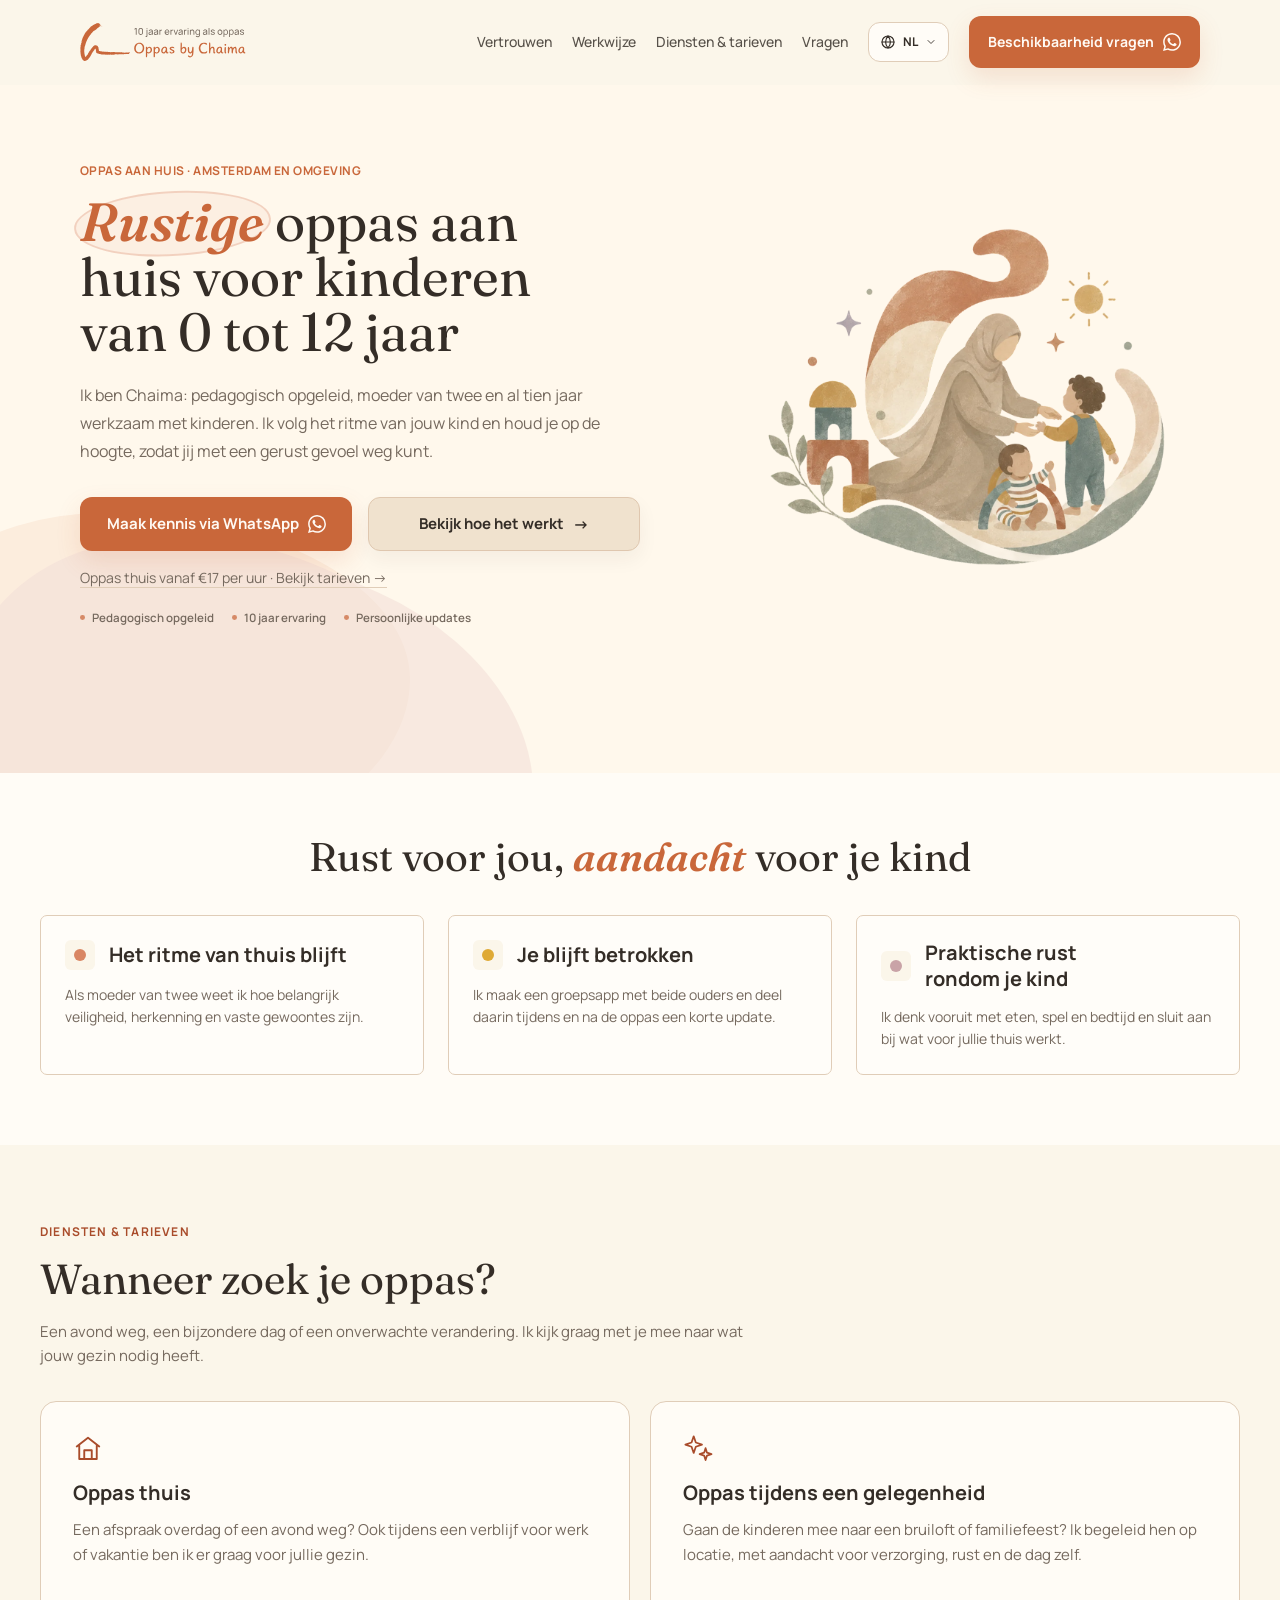
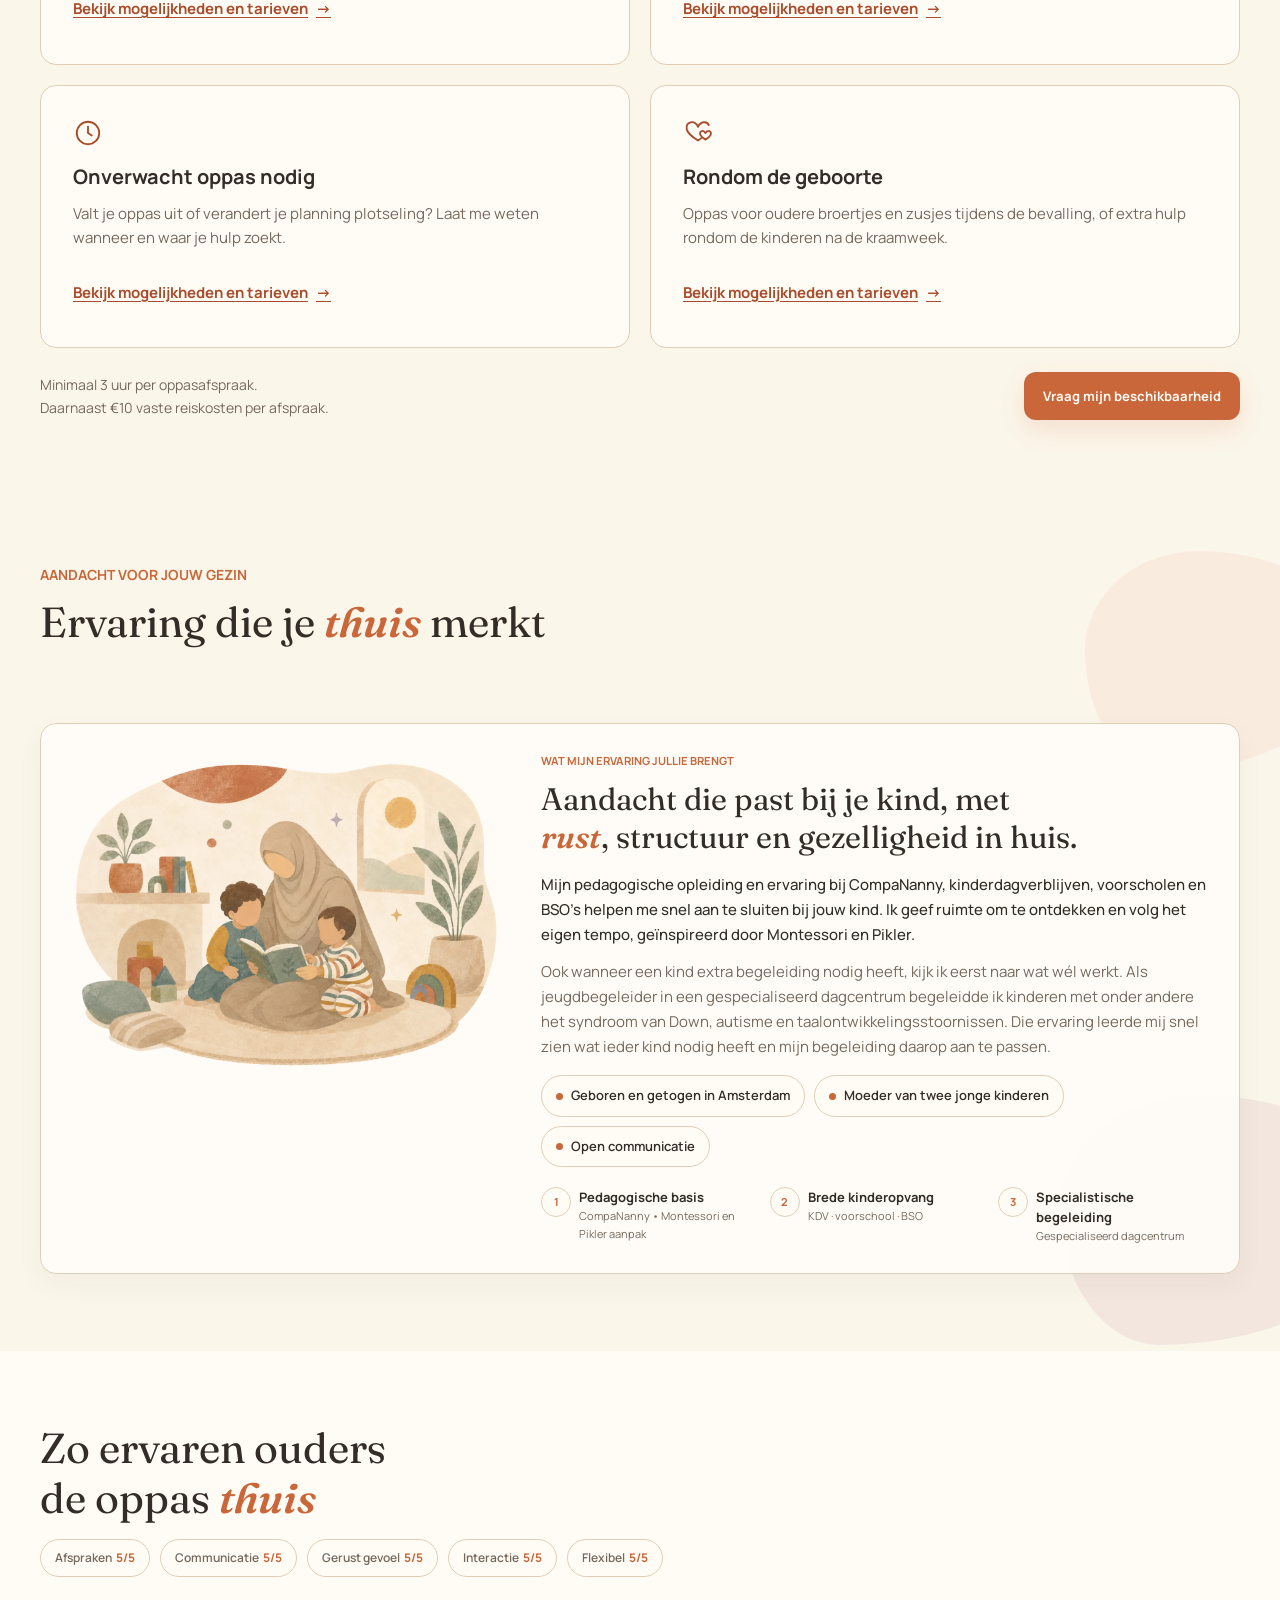
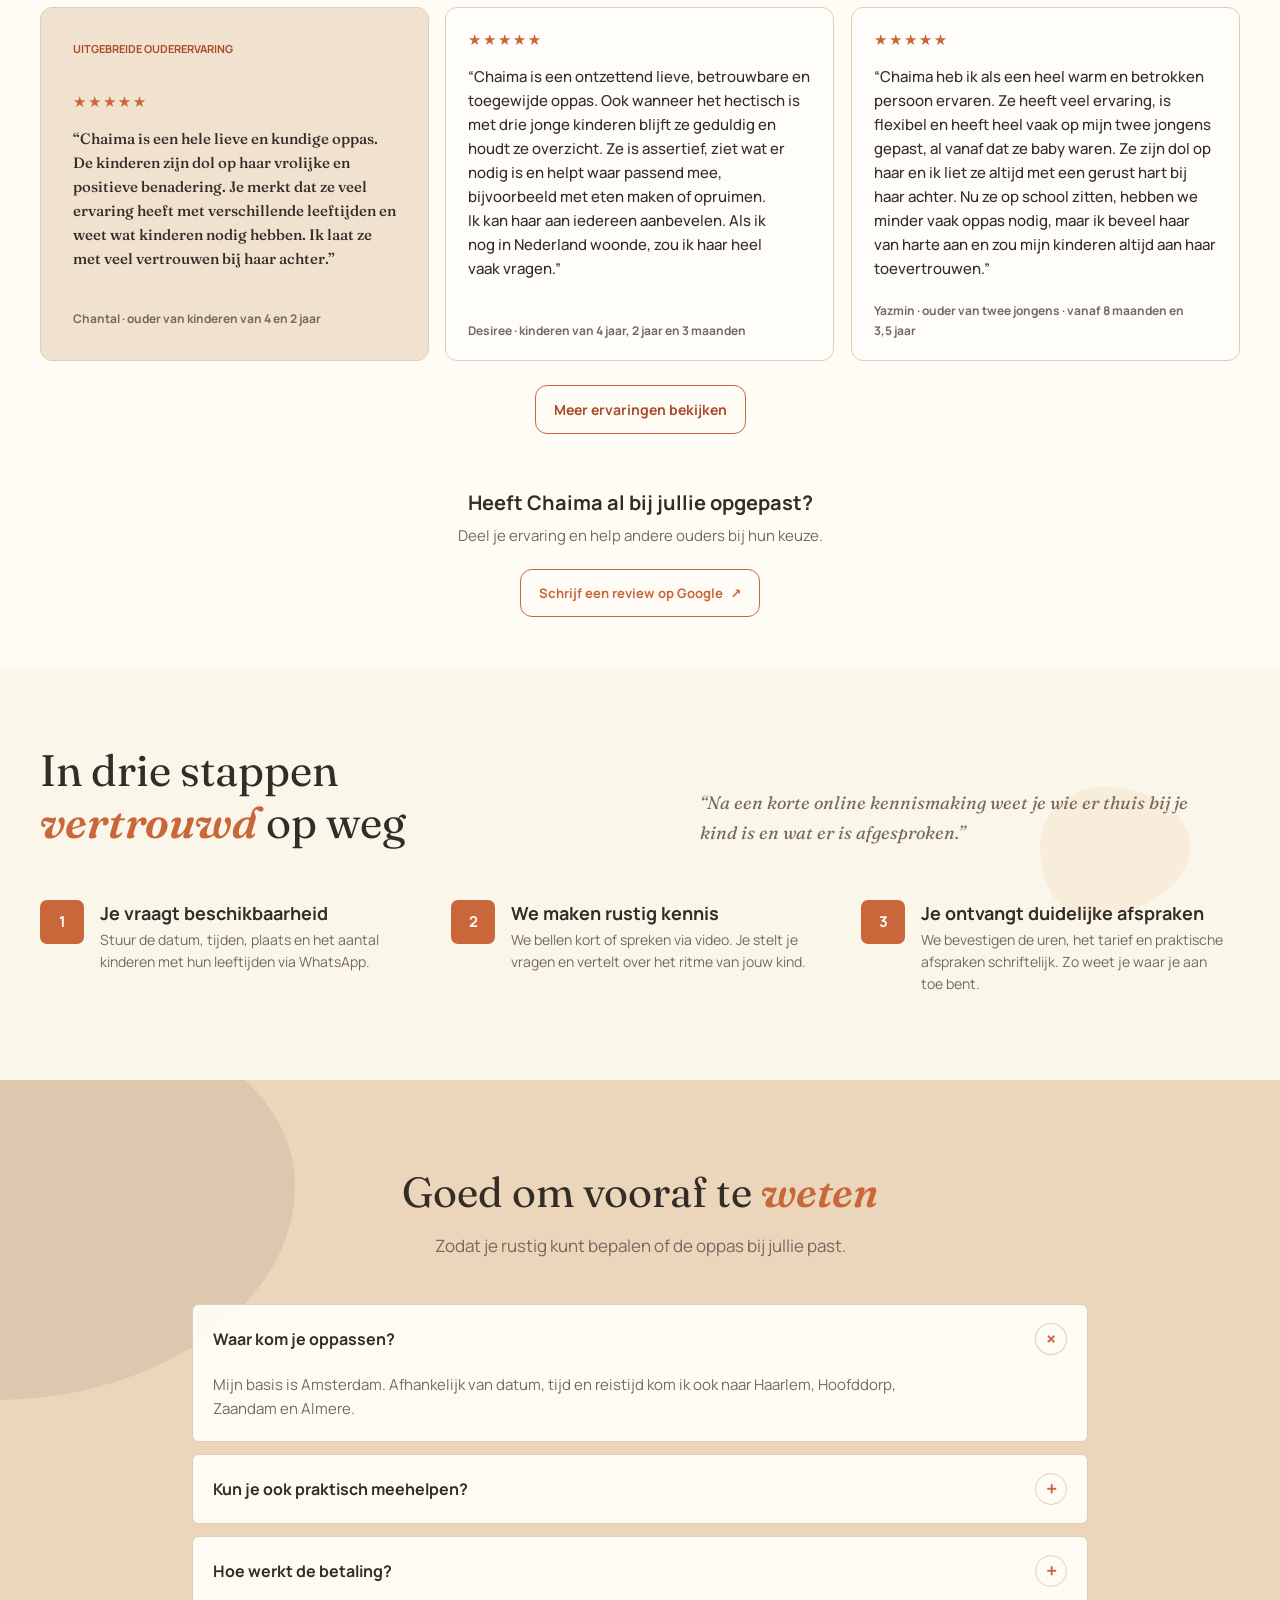
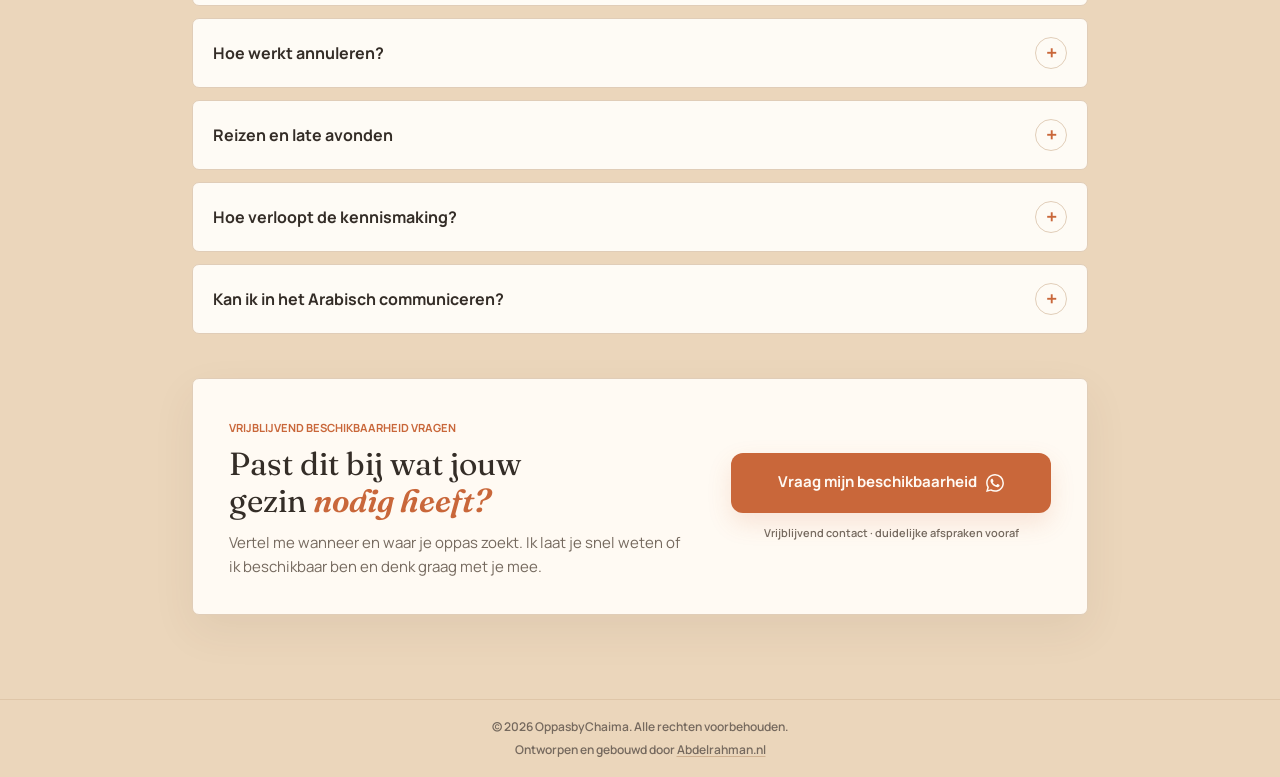
==== commit 20f0a130: "Match language selector corners to the shared button radius" ====
--- a/index.html
+++ b/index.html
@@ -32,7 +32,7 @@
     <link rel="preconnect" href="https://fonts.googleapis.com">
     <link rel="preconnect" href="https://fonts.gstatic.com" crossorigin>
     <link href="https://fonts.googleapis.com/css2?family=Fraunces:ital,opsz,wght@0,9..144,400;0,9..144,600;1,9..144,400;1,9..144,600&amp;family=Manrope:wght@400;500;600;700&amp;display=swap" rel="stylesheet">
-    <link rel="stylesheet" href="style.css?v=20261030-refined">
+    <link rel="stylesheet" href="style.css?v=20261030-language-radius">
     <script type="application/ld+json">
 {
   "@context": "https://schema.org",
--- a/style.css
+++ b/style.css
@@ -395,7 +395,7 @@
   gap: 0.4375rem;
   padding: 0.5rem 0.6875rem;
   border: 0.0625rem solid var(--line);
-  border-radius: 62.4375rem;
+  border-radius: var(--button-radius);
   background: rgba(255, 253, 249, 0.9);
   color: var(--ink);
   cursor: pointer;
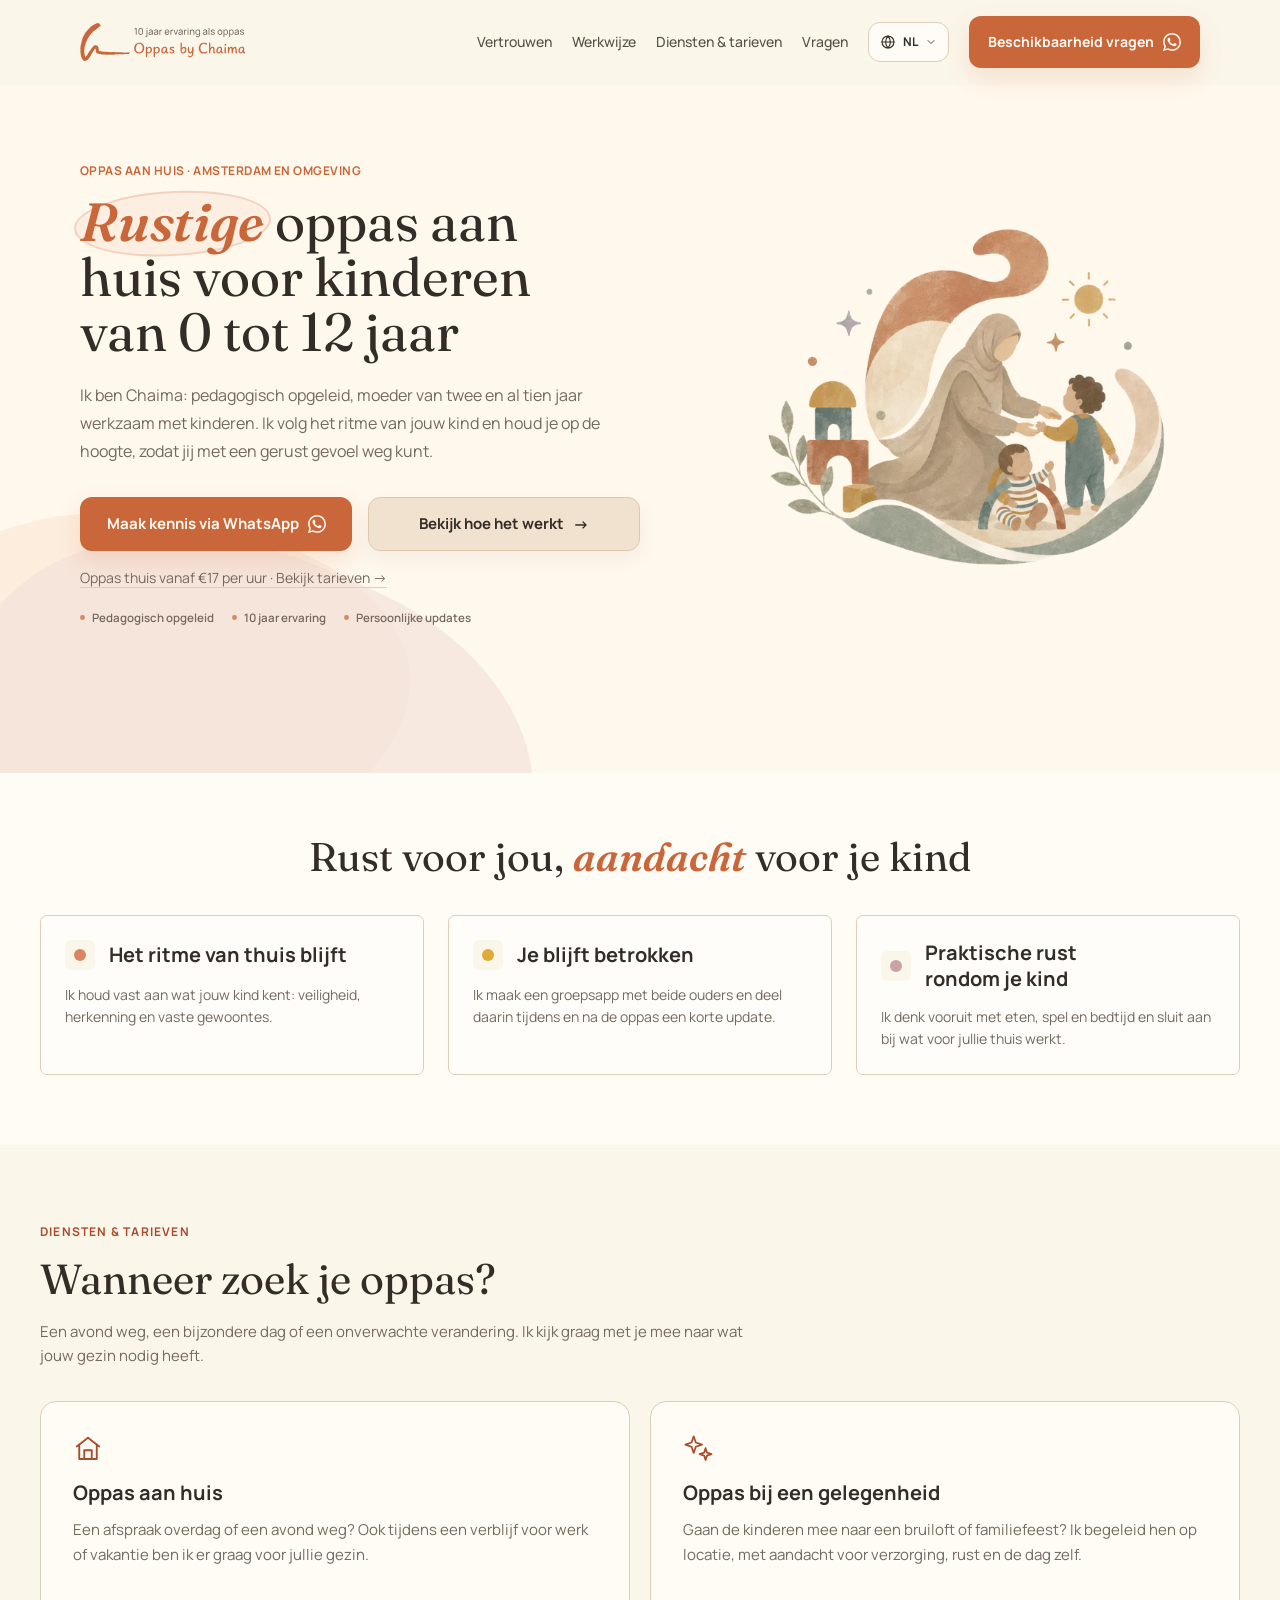
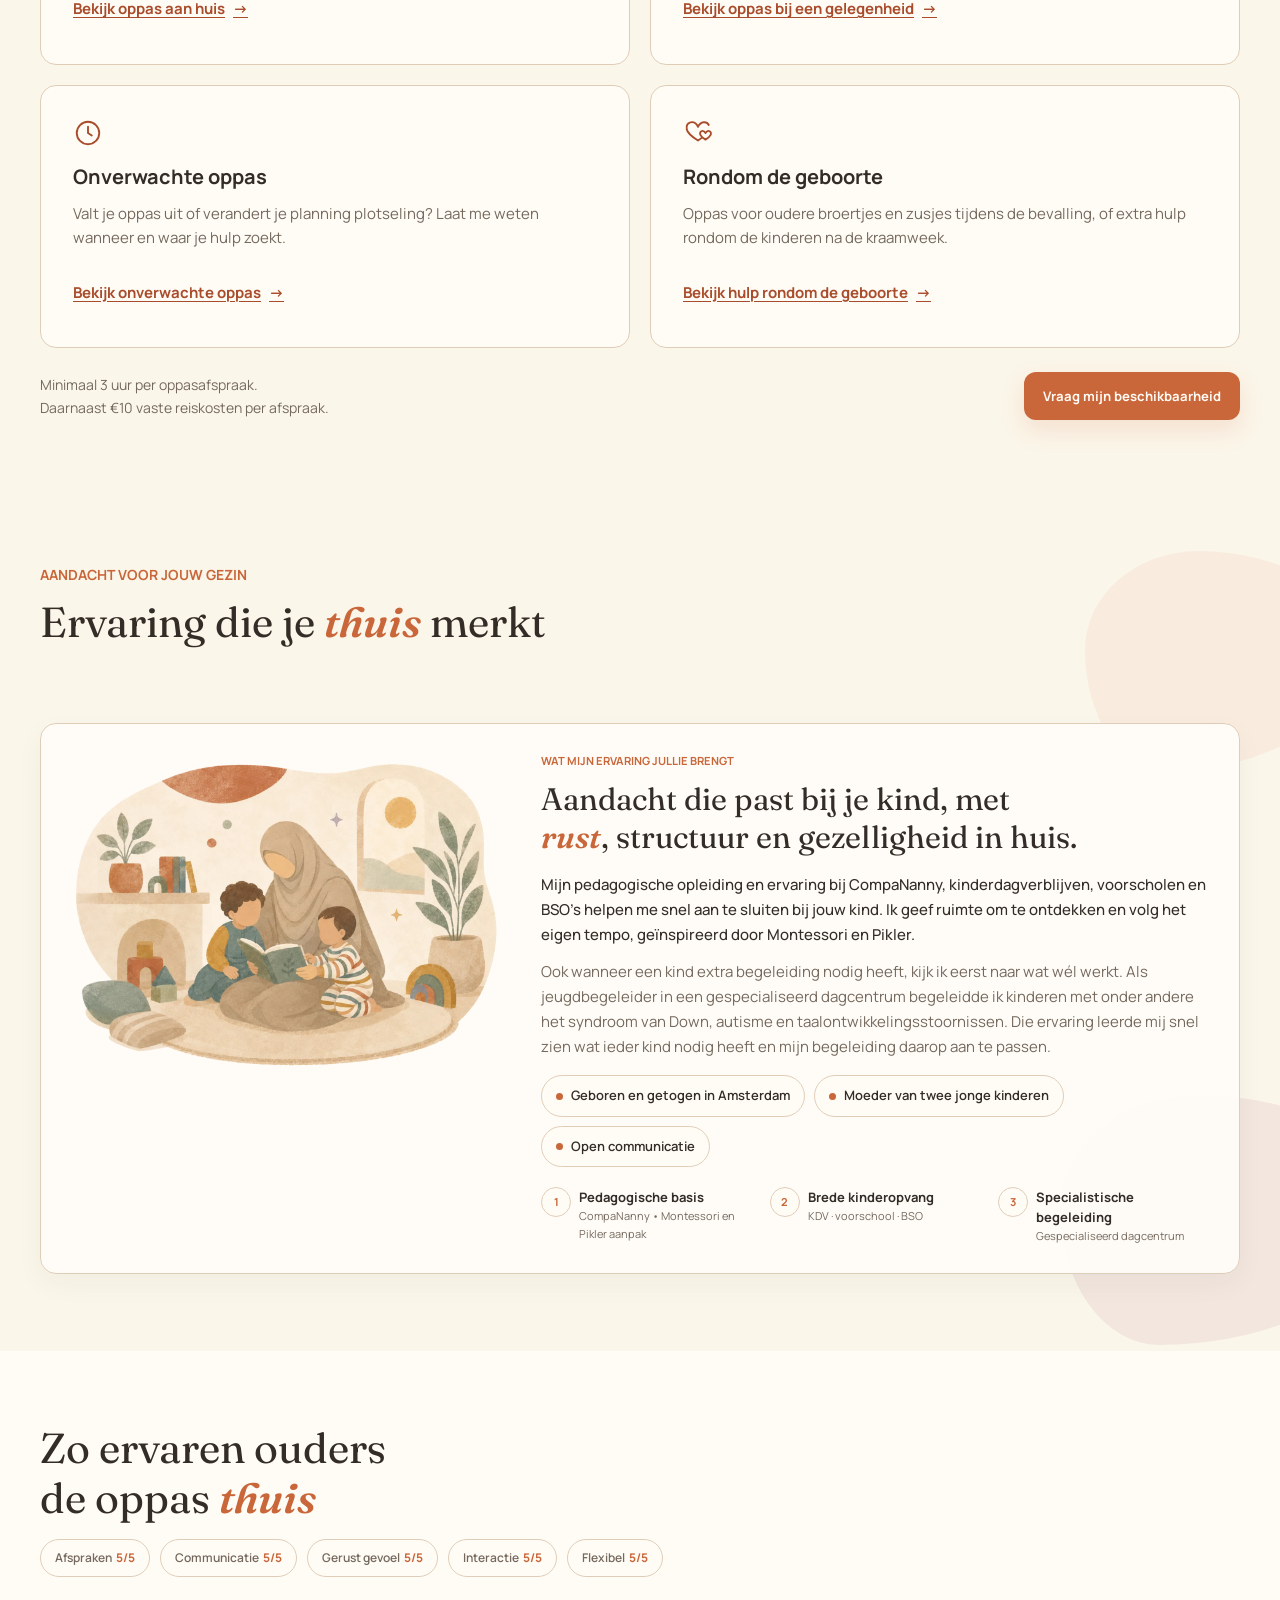
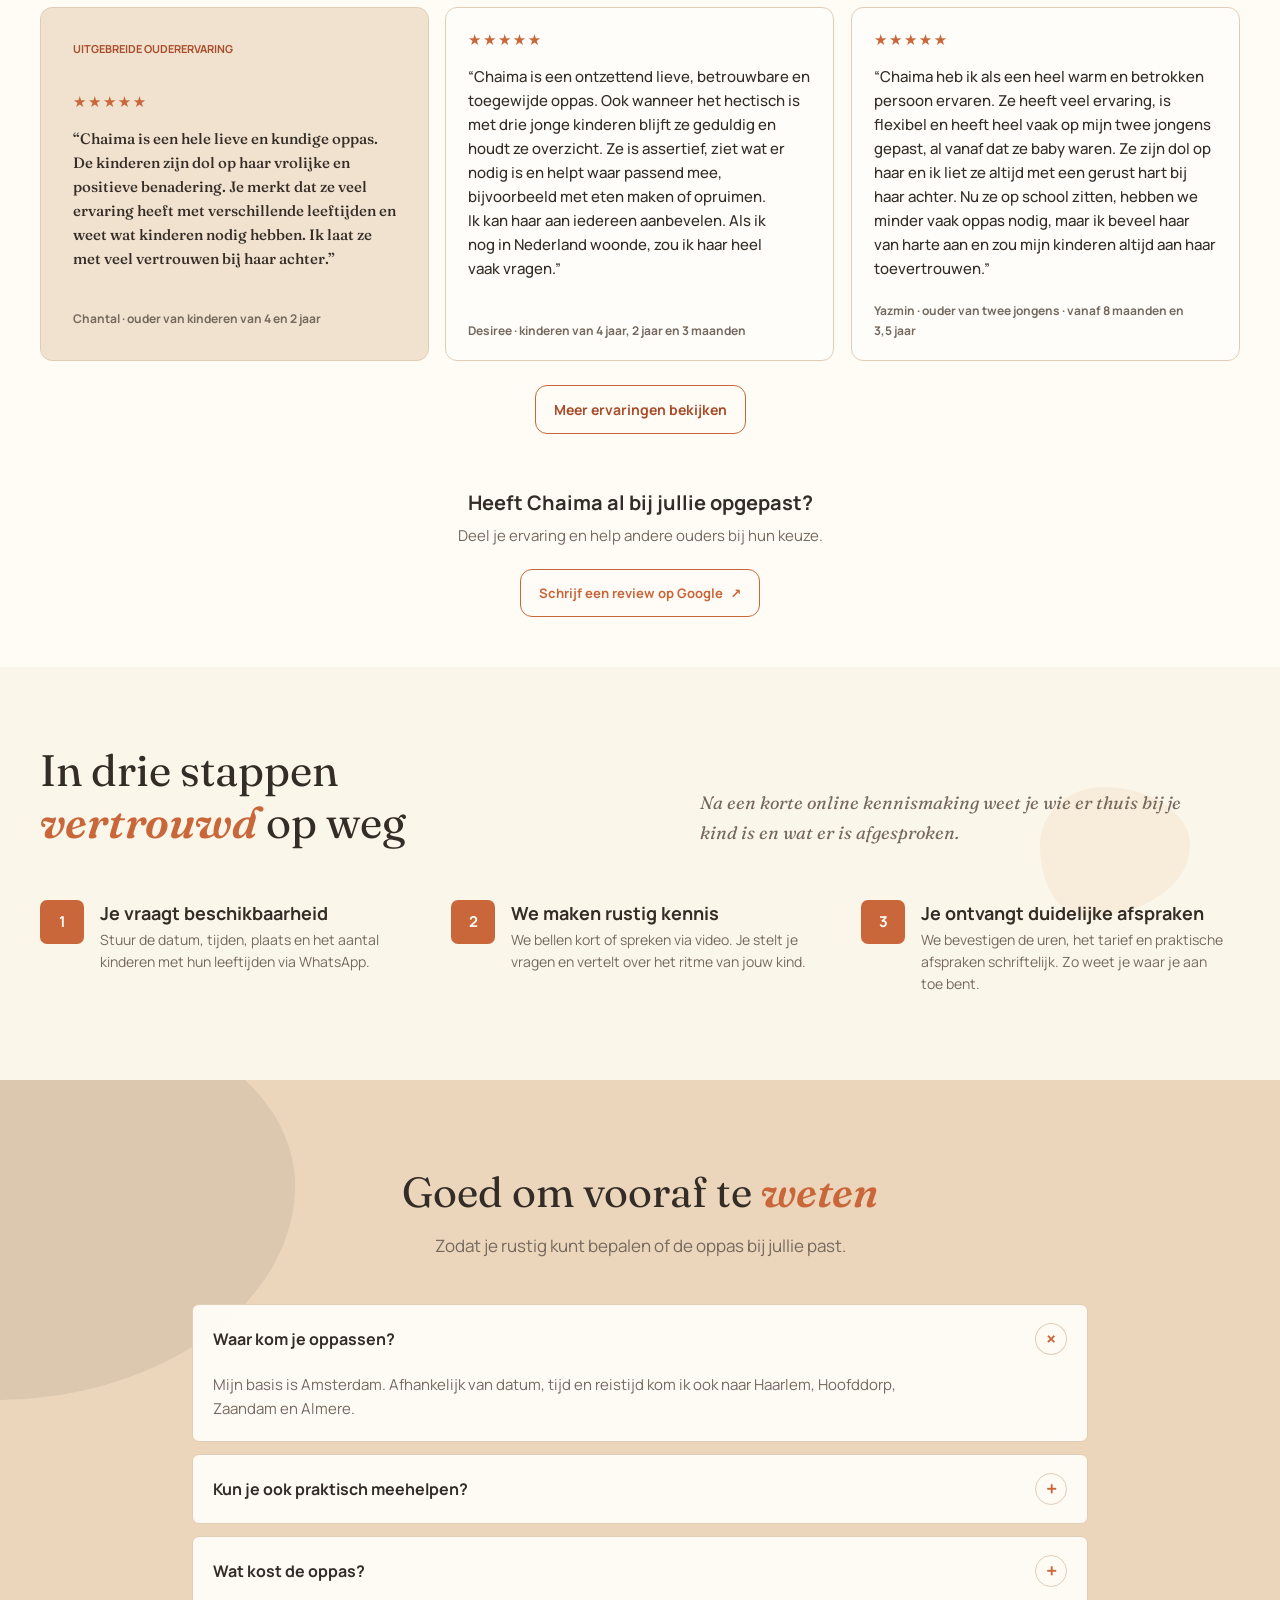
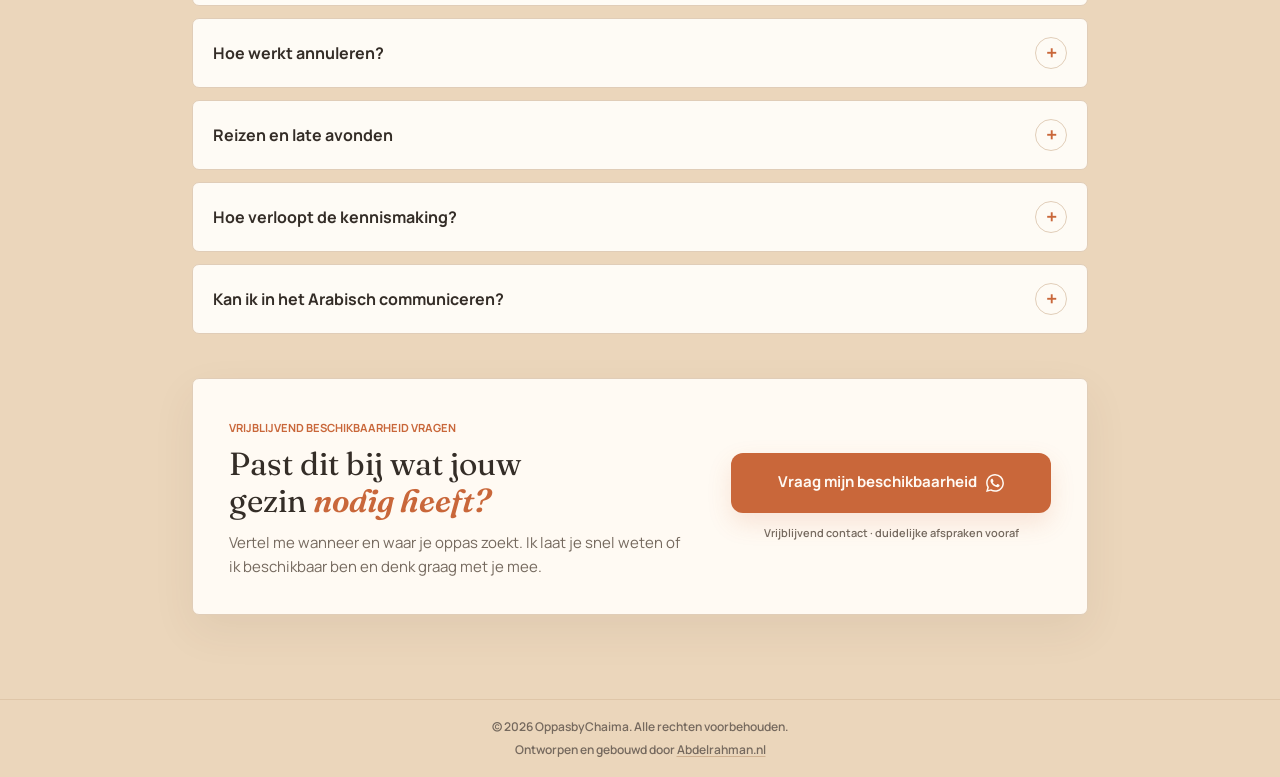
==== commit 3000d7ab: "Give each service one name and fill the services page evenly Every service now carries the same name" ====
--- a/index.html
+++ b/index.html
@@ -32,7 +32,7 @@
     <link rel="preconnect" href="https://fonts.googleapis.com">
     <link rel="preconnect" href="https://fonts.gstatic.com" crossorigin>
     <link href="https://fonts.googleapis.com/css2?family=Fraunces:ital,opsz,wght@0,9..144,400;0,9..144,600;1,9..144,400;1,9..144,600&amp;family=Manrope:wght@400;500;600;700&amp;display=swap" rel="stylesheet">
-    <link rel="stylesheet" href="style.css?v=20261030-language-radius">
+    <link rel="stylesheet" href="style.css?v=20261031-polish">
     <script type="application/ld+json">
 {
   "@context": "https://schema.org",
@@ -253,7 +253,7 @@
             <article class="trust-card interactive-card reveal-item">
               <span class="icon-chip dot-peach" aria-hidden="true"></span>
               <h3>Het ritme van thuis blijft</h3>
-              <p>Als moeder van twee weet ik hoe belangrijk veiligheid, herkenning en vaste gewoontes zijn.</p>
+              <p>Ik houd vast aan wat jouw kind kent: veiligheid, herkenning en vaste gewoontes.</p>
             </article>
             <article class="trust-card interactive-card reveal-item">
               <span class="icon-chip dot-gold" aria-hidden="true"></span>
@@ -279,30 +279,30 @@
 <div class="services-grid">
 <article class="service-card">
 <span class="service-icon" aria-hidden="true"><svg viewBox="0 0 24 24" fill="none" stroke="currentColor" stroke-width="1.5" stroke-linecap="round" stroke-linejoin="round" focusable="false"><path d="m3 10 9-7 9 7M5 9v11h14V9M9 20v-7h6v7"/></svg></span>
-<h3>Oppas thuis</h3>
+<h3>Oppas aan huis</h3>
 <p>Een afspraak overdag of een avond weg? Ook tijdens een verblijf voor werk of vakantie ben ik er graag voor jullie gezin.</p>
-<a class="service-link" href="/diensten/#thuis">Bekijk mogelijkheden en tarieven <span aria-hidden="true">→</span>
+<a class="service-link" href="/diensten/#thuis">Bekijk oppas aan huis <span aria-hidden="true">→</span>
 </a>
 </article>
 <article class="service-card">
 <span class="service-icon" aria-hidden="true"><svg viewBox="0 0 24 24" fill="none" stroke="currentColor" stroke-width="1.5" stroke-linecap="round" stroke-linejoin="round" focusable="false"><path d="m9 3 1.8 5.2L16 10l-5.2 1.8L9 17l-1.8-5.2L2 10l5.2-1.8L9 3ZM19 13l1.2 3.8L24 18l-3.8 1.2L19 23l-1.2-3.8L14 18l3.8-1.2L19 13Z" transform="translate(0 -1) scale(.95)"/></svg></span>
-<h3>Oppas tijdens een gelegenheid</h3>
+<h3>Oppas bij een gelegenheid</h3>
 <p>Gaan de kinderen mee naar een bruiloft of familiefeest? Ik begeleid hen op locatie, met aandacht voor verzorging, rust en de dag zelf.</p>
-<a class="service-link" href="/diensten/#gelegenheden">Bekijk mogelijkheden en tarieven <span aria-hidden="true">→</span>
+<a class="service-link" href="/diensten/#gelegenheden">Bekijk oppas bij een gelegenheid <span aria-hidden="true">→</span>
 </a>
 </article>
 <article class="service-card">
 <span class="service-icon" aria-hidden="true"><svg viewBox="0 0 24 24" fill="none" stroke="currentColor" stroke-width="1.5" stroke-linecap="round" stroke-linejoin="round" focusable="false"><circle cx="12" cy="12" r="9"/><path d="M12 7v5l3 2"/></svg></span>
-<h3>Onverwacht oppas nodig</h3>
+<h3>Onverwachte oppas</h3>
 <p>Valt je oppas uit of verandert je planning plotseling? Laat me weten wanneer en waar je hulp zoekt.</p>
-<a class="service-link" href="/diensten/#onverwacht">Bekijk mogelijkheden en tarieven <span aria-hidden="true">→</span>
+<a class="service-link" href="/diensten/#onverwacht">Bekijk onverwachte oppas <span aria-hidden="true">→</span>
 </a>
 </article>
 <article class="service-card">
 <span class="service-icon" aria-hidden="true"><svg viewBox="0 0 24 24" fill="none" stroke="currentColor" stroke-width="1.5" stroke-linecap="round" stroke-linejoin="round" focusable="false"><path d="M12 7C9 1 2 3 3 9c.5 3 5 6.5 9 9 1.1-.7 2.2-1.5 3.2-2.3M12 7c2.3-4.6 7-4.5 8.6-1.4"/><path d="M18 12c-2-3.3-5.5-1-4 1.7.6 1.1 2.1 2.4 4 3.6 1.9-1.2 3.4-2.5 4-3.6 1.5-2.7-2-5-4-1.7Z"/></svg></span>
 <h3>Rondom de geboorte</h3>
 <p>Oppas voor oudere broertjes en zusjes tijdens de bevalling, of extra hulp rondom de kinderen na de kraamweek.</p>
-<a class="service-link" href="/diensten/#geboorte">Bekijk mogelijkheden en tarieven <span aria-hidden="true">→</span>
+<a class="service-link" href="/diensten/#geboorte">Bekijk hulp rondom de geboorte <span aria-hidden="true">→</span>
 </a>
 </article>
 </div>
@@ -320,7 +320,7 @@
           <header class="about-heading reveal-item">
             <p class="eyebrow">Aandacht voor jouw gezin</p>
             <h2 id="about-title">Ervaring die je <span class="text-accent">thuis</span> merkt</h2>
-            <p class="about-intro">Je kind krijgt aandacht die past bij de leeftijd, het karakter en jullie gewoontes. Ik ben Chaima, 25 jaar, geboren en getogen in Amsterdam en moeder van twee jonge kinderen.</p>
+            <p class="about-intro">Je kind krijgt aandacht die past bij de leeftijd, het karakter en jullie gewoontes. Ik ben Chaima, 25 jaar, geboren en getogen in Amsterdam.</p>
           </header>
 
           <div class="about-story reveal-item">
@@ -450,7 +450,7 @@
         <div class="process-orb organic-bg-blob" aria-hidden="true"></div>
         <div class="container split-heading">
           <h2 class="reveal-item" id="process-title">In drie stappen <span class="text-accent">vertrouwd</span> op weg</h2>
-          <p class="section-note handwritten reveal-item">“Na een korte online kennismaking weet je wie er thuis bij je kind is en wat er is afgesproken.”</p>
+          <p class="section-note handwritten reveal-item">Na een korte online kennismaking weet je wie er thuis bij je kind is en wat er is afgesproken.</p>
         </div>
 
         <div class="container process-grid">
@@ -508,10 +508,10 @@
             </article>
             <article class="faq-item">
               <button class="faq-header" type="button" aria-expanded="false" aria-controls="faq-answer-3">
-                <span>Hoe werkt de betaling?</span>
+                <span>Wat kost de oppas?</span>
                 <span class="faq-icon" aria-hidden="true">+</span>
               </button>
-              <div class="faq-content" id="faq-answer-3"><p>Alle tarieven gelden per uur, vanaf 3 uur per oppasmoment. Vooraf afgesproken oppas thuis kost €17 per uur; last-minute oppas €18 per uur. Begeleiding bij een gelegenheid of bijzondere gezinsondersteuning kost €25 per uur.<br><a class="service-link" href="/diensten/">Diensten &amp; tarieven →</a></p></div>
+              <div class="faq-content" id="faq-answer-3"><p>Alle tarieven gelden per uur, vanaf 3 uur per oppasmoment. Vooraf afgesproken oppas thuis kost €17 per uur; last-minute oppas €18 per uur. Oppas bij een gelegenheid, acute gezinsondersteuning en hulp rondom de geboorte kosten €25 per uur.<br><a class="service-link" href="/diensten/">Diensten &amp; tarieven →</a></p></div>
             </article>
 <article class="faq-item">
 <button class="faq-header" type="button" aria-expanded="false" aria-controls="faq-answer-cancel">
@@ -573,6 +573,6 @@
       </div>
     </footer>
 
-    <script src="script.js?v=20261030-refined" defer></script>
+    <script src="script.js?v=20261031-moments-bento" defer></script>
   </body>
 </html>
--- a/style.css
+++ b/style.css
@@ -2836,3 +2836,307 @@
 .btn-primary:active { background-color: var(--terracotta-deep); }
 .faq-header:hover { background-color: rgba(240, 226, 206, .25); }
 .btn:focus-visible, .reviews-toggle:focus-visible, .faq-header:focus-visible, .about-toggle:focus-visible { outline: 3px solid var(--terracotta-deep); outline-offset: 4px; }
+
+/* Local proposal: services continue the homepage's visual language. */
+.services-preview .service-hero { padding-block: clamp(3rem, 6vw, 5rem); background: var(--paper-strong); }
+.services-preview .service-hero-layout { grid-template-columns: minmax(0, 1.15fr) minmax(0, 1fr); gap: clamp(2rem, 5vw, 4rem); }
+.services-preview .service-hero h1 { font-size: clamp(2.75rem, 4.2vw, 3.625rem); line-height: 1.05; max-width: 18ch; margin-bottom: 1.5rem; }
+.services-preview .service-intro { max-width: 33rem; font-size: 1rem; line-height: 1.75; }
+.services-preview .service-hero-art { max-width: 29rem; }
+.services-preview .service-hero-actions { width: 100%; max-width: 36rem; }
+.services-preview .service-hero-actions .btn { font-size: .875rem; }
+.service-wayfinding { padding-block: 2.5rem 1.75rem; scroll-margin-top: 7rem; }
+.service-wayfinding .service-jump { margin-top: .75rem; gap: .75rem 1.75rem; }
+.service-wayfinding .service-jump a { padding: .5rem 0; border: 0; border-radius: 0; background: transparent; color: var(--ink); text-decoration: underline; text-decoration-color: var(--line); text-underline-offset: .3em; }
+.service-wayfinding .service-jump a:hover { color: var(--terracotta-deep); text-decoration-color: currentColor; }
+.service-booking-notes { display: flex; flex-wrap: wrap; gap: .5rem 2rem; margin-top: 1.25rem; color: var(--muted); font-size: .8125rem; }
+@media (max-width: 760px) {
+ .services-preview .service-hero-layout { grid-template-columns: 1fr; gap: 2rem; }
+ .services-preview .service-hero h1 { font-size: clamp(2.35rem, 9.5vw, 3rem); }
+ .services-preview .service-hero-art { max-width: 21rem; }
+ .service-wayfinding .service-jump { display: grid; grid-template-columns: repeat(2, minmax(0, 1fr)); gap: .5rem 1.25rem; }
+ .service-booking-notes { flex-direction: column; }
+}
+
+/* Services: a warm continuation with a clear choice and contact hierarchy. */
+.services-preview .service-hero { padding-block: clamp(2.5rem, 5vw, 4rem); }
+.services-preview .service-hero h1 { max-width: none; font-size: clamp(2.6rem, 4.2vw, 3.625rem); }
+.services-preview .service-hero-art { max-width: 22rem; }
+.services-preview .service-hero-actions { margin-top: 1.5rem; }
+.services-preview .service-text-link { display: inline-flex; align-items: center; gap: .75rem; min-height: 44px; color: var(--terracotta-deep); font-weight: 700; text-underline-offset: .3em; }
+.services-preview .service-shared-care { margin: 1.5rem 0 0; max-width: 42rem; color: var(--muted); }
+.services-preview .service-booking-notes { margin-top: .75rem; font-size: .875rem; }
+.services-preview .service-booking-notes a { color: var(--muted); text-underline-offset: .25em; }
+.services-preview .service-contact { background: transparent; border: 1px solid var(--terracotta-deep); color: var(--terracotta-deep); box-shadow: none; gap: .75rem; }
+.services-preview .service-contact:hover { background: var(--sand); }
+.services-preview .price-row dt small { display: block; margin-top: .375rem; color: var(--muted); font-size: .8125rem; font-weight: 400; line-height: 1.6; }
+.services-preview .service-explanation { line-height: 1.75; }
+.nav-menu > a[aria-current="page"] { color: var(--terracotta-deep); text-decoration: underline; text-underline-offset: .4em; }
+.services-preview a:focus-visible { outline: 3px solid var(--terracotta-deep); outline-offset: 4px; }
+.services-preview .service-wayfinding .service-jump a { min-height: 44px; display: inline-flex; align-items: center; }
+@media (max-width: 760px) {
+ .services-preview .service-hero-layout { gap: 1.25rem; }
+ .services-preview .service-hero h1 { font-size: clamp(2.35rem, 9.5vw, 3rem); }
+ .services-preview .service-hero-art { max-width: 14rem; }
+ .services-preview .service-price-panel { padding: 1.25rem; }
+ .services-preview .price-row { gap: .875rem; }
+ .services-preview .service-contact { width: 100%; }
+ .services-preview .service-booking-notes { gap: .5rem; }
+}
+
+.services-preview#main { scroll-margin-top: 6rem; }
+
+/* Accessible contrast without changing the warm palette. */
+.services-view .btn-primary { background-color: var(--terracotta-deep); }
+.services-view .btn-primary:hover { background-color: #913e23; }
+.services-view .eyebrow, .services-view .service-eyebrow, .services-view .hero-kicker { color: var(--terracotta-deep); }
+
+/* One continuous introduction and a clearly bounded service chooser. */
+.services-preview .service-hero { padding-block: 2.5rem 2rem; }
+.services-preview .service-hero-layout { gap: 2rem; }
+.services-preview .service-hero-art { max-width: 18rem; }
+.services-preview .service-wayfinding { padding: 1.75rem 0 0; margin-top: 1.5rem; border-top: 1px solid var(--line); }
+.service-choice-heading h2 { font-size: clamp(1.5rem, 2.4vw, 1.875rem); margin: 0 0 .5rem; line-height: 1.2; }
+.service-choice-heading p { margin: 0; font-size: .875rem; color: var(--muted); }
+.services-preview .service-wayfinding .service-jump { display: grid; grid-template-columns: repeat(4, minmax(0, 1fr)); gap: .875rem; margin: 1.25rem 0 0; }
+.services-preview .service-wayfinding .service-jump a { position: relative; display: grid; grid-template-columns: 1fr auto; align-content: start; align-items: start; gap: .5rem; min-height: 10rem; padding: 1.25rem; border: 1px solid var(--line); border-radius: var(--button-radius); background: var(--paper-white); text-decoration: none; }
+.services-preview .service-wayfinding .service-jump a:hover { background: var(--sand); border-color: var(--terracotta-deep); }
+.service-jump .service-icon { grid-column: 1; margin: 0 0 .25rem; color: var(--terracotta-deep); }
+.service-choice-label { grid-column: 1 / -1; font-size: .9375rem; font-weight: 700; line-height: 1.45; }
+.service-choice-hint { grid-column: 1 / -1; font-size: .75rem; color: var(--muted); line-height: 1.6; }
+.service-choice-arrow { grid-column: 2; grid-row: 1; color: var(--terracotta-deep); }
+.services-preview .service-booking-notes { display: flex; flex-direction: row; align-items: center; gap: .75rem 1.5rem; margin-top: 1.25rem; padding: 1rem 0 0; font-size: .8125rem; }
+.service-booking-notes strong { color: var(--ink); font-weight: 600; }
+.services-preview .service-booking-notes a { margin-inline-start: auto; color: var(--terracotta-deep); text-decoration: underline; text-underline-offset: .25em; }
+.services-preview .service-detail:first-child { border-top: 0; }
+@media (max-width: 760px) {
+ .services-preview .service-hero { padding-block: 2rem 1.5rem; }
+ .services-preview .service-hero-layout { grid-template-columns: minmax(0, 1fr) 7rem; gap: 1rem; }
+ .services-preview .service-hero-copy { grid-column: 1 / -1; }
+ .services-preview .service-hero-art { display: block; grid-column: 2; grid-row: 1; width: 7rem; margin: 0; align-self: start; }
+ .services-preview .service-hero-copy { grid-column: 1 / -1; }
+ .services-preview .service-hero-copy .hero-kicker { padding-inline-end: 7.5rem; min-height: 4.5rem; }
+ .services-preview .service-wayfinding { margin-top: 1.5rem; padding-top: 1.5rem; }
+ .services-preview .service-wayfinding .service-jump { grid-template-columns: repeat(2, minmax(0, 1fr)); gap: .75rem; }
+ .services-preview .service-wayfinding .service-jump a { padding: 1rem; min-height: 10.5rem; }
+ .service-choice-label { font-size: .875rem; }
+ .services-preview .service-booking-notes { display: grid; grid-template-columns: 1fr; gap: .375rem; }
+ .services-preview .service-booking-notes a { margin-inline-start: 0; margin-top: .375rem; min-height: 44px; display: inline-flex; align-items: center; gap: .5rem; }
+}
+
+@media (max-width: 760px) {
+ .services-preview .service-hero-copy { grid-row: 1; }
+ .services-preview .service-hero-layout { align-items: start; }
+ .services-preview .service-hero-copy .hero-kicker { margin-bottom: 1rem; min-height: 4.5rem; }
+}
+
+/* Service navigation: an explicit 8px spacing scale and consistent reading order. */
+.services-preview .service-wayfinding .service-jump { gap: 1rem; margin-top: 1.5rem; }
+.services-preview .service-wayfinding .service-jump a {
+ display: flex; flex-direction: column; align-items: stretch; gap: 0;
+ padding: 1.5rem; min-height: 0; height: 100%;
+}
+.services-preview .service-jump .service-icon { display: flex; align-items: center; width: 2rem; height: 2rem; margin: 0 0 1rem; }
+.services-preview .service-jump .service-icon svg { width: 1.5rem; height: 1.5rem; }
+.services-preview .service-choice-label { font-size: 1rem; line-height: 1.5; margin: 0 0 .5rem; }
+.services-preview .service-choice-hint { font-size: .8125rem; line-height: 1.5; margin: 0 0 1.5rem; }
+.service-choice-action { display: flex; align-items: center; justify-content: space-between; gap: 1rem; margin-top: auto; padding-top: 1rem; border-top: 1px solid var(--line); color: var(--terracotta-deep); font-size: .8125rem; line-height: 1.5; font-weight: 700; }
+@media (min-width: 761px) and (max-width: 1100px) {
+ .services-preview .service-wayfinding .service-jump { grid-template-columns: repeat(2, minmax(0, 1fr)); }
+}
+@media (max-width: 760px) {
+ .services-preview .service-wayfinding .service-jump { gap: 1rem; }
+ .services-preview .service-wayfinding .service-jump a { padding: 1rem; min-height: 0; }
+ .services-preview .service-choice-label { font-size: .875rem; }
+ .services-preview .service-choice-hint { margin-bottom: 1rem; }
+}
+
+.services-preview .service-choice-label { min-height: 3rem; line-height: 1.5rem; }
+
+/* A single service overview: complete cards instead of navigation plus detail rows. */
+.service-card-grid { display: grid; grid-template-columns: repeat(4, minmax(0, 1fr)); gap: 1rem; margin-top: 1.5rem; }
+.services-preview .service-card-grid .service-detail { display: flex; flex-direction: column; gap: 1.5rem; margin: 0; padding: 1.5rem; background: var(--paper-white); border: 1px solid var(--line); border-radius: var(--radius-lg); }
+.service-card-grid .service-detail-intro .service-icon { display: flex; align-items: center; width: 2rem; height: 2rem; margin: 0 0 1rem; color: var(--terracotta-deep); }
+.services-preview .service-card-grid h2 { font-size: 1.5rem; line-height: 1.25; margin: 0 0 1rem; }
+.services-preview .service-card-grid .service-detail-intro > p { font-size: .875rem; line-height: 1.75; margin: 0; }
+.services-preview .service-card-grid .service-price-panel { display: flex; flex-direction: column; flex: 1; padding: 0; border: 0; border-radius: 0; background: transparent; }
+.service-card-grid .price-row { grid-template-columns: 1fr; gap: .5rem; padding-block: 1rem; }
+.service-card-grid .price-row:first-child { padding-top: 0; }
+.service-card-grid .price-row dt { font-size: .8125rem; line-height: 1.6; }
+.service-card-grid .price-row dd { font-size: 1.5rem; line-height: 1.25; }
+.services-preview .service-card-grid .service-explanation { margin: 1rem 0 1.5rem; font-size: .8125rem; line-height: 1.75; }
+.service-card-grid .service-contact { width: 100%; margin-top: auto; }
+.services-preview .service-card-grid .price-row dt small { font-size: .75rem; }
+.services-preview .service-booking-notes { padding-top: 1.5rem; margin-top: 0; }
+@media (min-width: 761px) and (max-width: 1199px) {
+ .service-card-grid { grid-template-columns: repeat(2, minmax(0, 1fr)); }
+ .service-card-grid .price-row { grid-template-columns: minmax(0,1fr) auto; gap: 1rem; }
+}
+@media (max-width: 760px) {
+ .service-card-grid { grid-template-columns: minmax(0, 1fr); gap: 1.5rem; }
+ .services-preview .service-card-grid .service-detail { padding: 1.5rem; }
+ .service-card-grid .price-row { grid-template-columns: minmax(0, 1fr) auto; gap: 1rem; }
+}
+
+/* Editorial service cards: two readable columns and one concise first layer. */
+.services-preview .service-card-grid { grid-template-columns: repeat(2, minmax(0, 1fr)); gap: 1.5rem; align-items: start; }
+.services-preview .service-card-grid .service-detail { padding: 2rem; gap: 1.5rem; }
+.services-preview .service-card-grid h2 { font-size: 1.875rem; line-height: 1.2; margin-bottom: 1rem; }
+.services-preview .service-card-grid .service-detail-intro > p { font-size: 1rem; line-height: 1.6; max-width: none; }
+.services-preview .service-card-grid .price-row { grid-template-columns: minmax(0,1fr) auto; gap: 1rem; align-items: center; padding-block: 1rem; }
+.services-preview .service-card-grid .price-row dt { font-size: .875rem; font-weight: 500; }
+.services-preview .service-card-grid .price-row dd { font-size: 2.125rem; color: var(--ink); font-variant-numeric: tabular-nums; }
+.services-preview .service-card-grid .service-explanation { font-size: .875rem; line-height: 1.6; margin: 1rem 0; }
+.services-preview .service-card-grid .service-contact { display: inline-flex; align-self: flex-start; align-items: center; gap: .5rem; min-height: 3rem; width: auto; margin-top: .5rem; padding: 0; background: transparent; border: 0; border-radius: 0; color: var(--terracotta-deep); font-size: .9375rem; font-weight: 700; text-decoration: underline; text-underline-offset: .25em; }
+.services-preview .service-card-grid .service-contact:hover { color: var(--ink); background: transparent; }
+.service-more { border-top: 1px solid var(--line); padding-top: .5rem; }
+.service-more summary { padding-block: .75rem; cursor: pointer; color: var(--ink); font-size: .875rem; font-weight: 600; }
+.service-more summary:focus-visible { outline: 3px solid var(--terracotta-deep); outline-offset: 4px; }
+.service-more-copy { padding: .5rem 0; font-size: .875rem; line-height: 1.65; color: var(--muted); }
+.service-more-copy p { margin: 0 0 1rem; }
+.service-more-copy p:last-child { margin: 0; }
+.service-more-copy ul { margin: 0 0 1rem; padding-inline-start: 1.5rem; }
+.service-more-copy li + li { margin-top: .5rem; }
+@media (max-width: 760px) {
+ .services-preview .service-card-grid { grid-template-columns: minmax(0,1fr); gap: 1rem; }
+ .services-preview .service-card-grid .service-detail { padding: 1.5rem; }
+ .services-preview .service-card-grid h2 { font-size: 1.625rem; }
+ .services-preview .service-card-grid .price-row dd { font-size: 1.875rem; }
+}
+
+/* Balanced service cards with the established outline action and price accent. */
+.services-preview .service-card-grid { align-items: stretch; grid-auto-rows: 1fr; }
+.services-preview .service-card-grid .service-detail { gap: 1rem; }
+.services-preview .service-card-grid h2 { font-size: 1.75rem; margin-bottom: .75rem; }
+.services-preview .service-card-grid .price-list { display: grid; grid-template-columns: repeat(2, minmax(0,1fr)); gap: 1rem; border-bottom: 1px solid var(--line); padding-bottom: 1rem; }
+.services-preview .service-card-grid .price-row { display: flex; flex-direction: column; align-items: flex-start; justify-content: flex-end; gap: .5rem; padding: 0; border: 0; }
+.services-preview .service-card-grid .price-row:only-child { grid-column: 1 / -1; }
+.services-preview .service-card-grid .price-row dt { font-size: .8125rem; line-height: 1.5; }
+.services-preview .service-card-grid .price-row dd { font-size: 2rem; color: var(--terracotta-deep); }
+.services-preview .service-card-grid .service-explanation { margin: 1rem 0; }
+.services-preview .service-card-grid .service-contact { display: flex; align-self: stretch; justify-content: center; width: 100%; margin-top: 1rem; padding: .875rem 1rem; border: 1px solid var(--terracotta-deep); border-radius: var(--button-radius); text-decoration: none; font-size: .9375rem; line-height: 1.25; min-height: 3rem; }
+.services-preview .service-card-grid .service-contact:hover { background: var(--sand); color: var(--terracotta-deep); }
+.services-preview .service-card-grid .service-more { margin-top: auto; }
+@media (max-width: 760px) {
+ .services-preview .service-card-grid { grid-auto-rows: auto; }
+ .services-preview .service-card-grid h2 { font-size: 1.625rem; }
+}
+
+/* Keep explanatory content together; distribute extra height across the card. */
+.services-preview .service-card-grid .service-more { margin-top: 0; }
+@media (min-width: 761px) {
+ .services-preview .service-card-grid .service-detail { justify-content: space-between; }
+ .services-preview .service-card-grid .service-price-panel { flex: 0 0 auto; }
+}
+@media (max-width: 760px) {
+ html[lang="ar"] .services-preview .service-card-grid .price-row dd { white-space: normal; }
+}
+
+/* Expanded details must not stretch the neighbouring service card. */
+.services-preview .service-card-grid:has(.service-more[open]) { align-items: start; grid-auto-rows: auto; }
+.services-preview .service-card-grid:has(.service-more[open]) .service-detail { justify-content: flex-start; }
+.service-more-copy li small { display: block; margin-top: .25rem; font-size: inherit; }
+
+@media (min-width: 761px) {
+ .services-preview .service-card-grid:has(.service-more[open]) .service-detail:not(:has(.service-more[open])) { min-height: var(--closed-card-height, 0px); justify-content: space-between; }
+}
+
+/* Retain independent grid sizing through the closing animation as well. */
+.services-preview .service-card-grid.is-details-ready { align-items: start; grid-auto-rows: auto; }
+.services-preview .service-card-grid.is-details-ready .service-detail { min-height: var(--closed-card-height, 0px); }
+.services-preview .service-card-grid.is-details-ready .service-detail:has(.service-more[open]) { justify-content: flex-start; }
+.service-card-grid { overflow-anchor: none; }
+@media (max-width: 760px) {
+ .services-preview .service-card-grid.is-details-ready .service-detail { min-height: 0; }
+}
+
+/* Stable comparison cards with native modal details. */
+.services-preview .service-card-grid { align-items: stretch; grid-auto-rows: 1fr; }
+.service-info-trigger { display: flex; align-items: center; justify-content: flex-start; gap: .5rem; width: 100%; min-height: 3rem; margin: 0; padding: .75rem 0; border: 0; border-top: 1px solid var(--line); background: transparent; color: var(--ink); font: inherit; font-size: .875rem; font-weight: 600; text-align: start; cursor: pointer; }
+.service-info-trigger:hover { color: var(--terracotta-deep); }
+.service-info-trigger:focus-visible, .service-dialog-close:focus-visible { outline: 3px solid var(--terracotta-deep); outline-offset: 4px; }
+.service-dialog { width: min(38rem, calc(100vw - 3rem)); max-height: calc(100dvh - 3rem); margin: auto; padding: 2rem; border: 1px solid var(--line); border-radius: var(--radius-lg); background: var(--paper-white); color: var(--ink); box-shadow: 0 1.5rem 5rem #342d2733; overflow-y: auto; }
+.service-dialog::backdrop { background: rgba(52,45,39,.5); }
+.service-dialog-header { display: flex; align-items: start; justify-content: space-between; gap: 1.5rem; margin-bottom: 1.5rem; }
+.service-dialog-header h2 { margin: 0; font-family: var(--font-display, 'Fraunces', serif); font-size: 1.875rem; line-height: 1.2; }
+.service-dialog-close { flex: 0 0 2.75rem; display: grid; place-items: center; width: 2.75rem; height: 2.75rem; padding: 0; border: 1px solid var(--line); border-radius: var(--button-radius); color: var(--terracotta-deep); background: transparent; font-size: 1.75rem; cursor: pointer; }
+.service-dialog .service-more-copy { padding: 0; font-size: 1rem; }
+html.service-dialog-open { overflow: hidden; scrollbar-gutter: stable; }
+@media (min-width: 761px) {
+ .services-preview .service-hero-art { max-width: 23rem; }
+ .services-preview .service-hero { padding-top: 3rem; }
+}
+@media (max-width: 760px) {
+ .services-preview .service-card-grid { grid-auto-rows: auto; }
+ .service-dialog { width: calc(100vw - 2rem); max-height: calc(100dvh - 2rem); padding: 1.5rem; }
+ .service-dialog-header { gap: 1rem; }
+ .service-dialog-header h2 { font-size: 1.5rem; }
+}
+
+/* One personal service, expressed through four moments in a warm bento. */
+.services-preview .service-choice-heading h2 { max-width: 44rem; font-size: clamp(2rem,3.4vw,2.75rem); line-height: 1.15; }
+.service-choice-heading em { color: var(--terracotta-deep); font-weight: 500; }
+.services-preview .service-choice-heading > p { max-width: 42rem; margin-top: 1rem; font-size: 1rem; line-height: 1.65; }
+.services-preview .service-card-grid { grid-template-columns: repeat(10,minmax(0,1fr)); grid-auto-rows: auto; gap: 1.5rem; margin-top: 2rem; }
+.services-preview .service-card-grid .service-moment { position: relative; isolation: isolate; overflow: hidden; min-width: 0; padding: 2rem; border-radius: 1.5rem; justify-content: flex-start; gap: 1.5rem; }
+.services-preview .service-moment-0 { grid-column: span 4; grid-row: span 2; background: #f0e2ce !important; }
+.services-preview .service-moment-1 { grid-column: span 6; background: #ecd0bc !important; }
+.services-preview .service-moment-2 { grid-column: span 3; background: #f5eadd !important; }
+.services-preview .service-moment-3 { grid-column: span 3; background: #fffcf6 !important; }
+.service-moment::before { content: ''; position: absolute; z-index: -1; pointer-events: none; width: 12rem; height: 12rem; inset-inline-end: -5rem; top: -5rem; border: 1px solid #a94c2b20; border-radius: 50%; box-shadow: 0 0 0 1.5rem #a94c2b08,0 0 0 3rem #a94c2b06; }
+.service-moment-3::before { width: 9rem; height: 13rem; border-radius: 50% 50% 0 0; transform: rotate(-20deg); }
+.services-preview .service-card-grid .service-moment h2 { margin-bottom: 1rem; font-size: 1.75rem; line-height: 1.15; }
+.services-preview .service-card-grid .service-moment-0 h2 { font-size: clamp(2rem,3vw,2.75rem); max-width: 12ch; }
+.service-moment-label { margin: 0 0 .5rem !important; font-size: .75rem !important; line-height: 1.5 !important; font-weight: 700; color: var(--terracotta-deep) !important; letter-spacing: .025em; }
+.services-preview .service-card-grid .service-detail-intro > p:not(.service-moment-label) { font-size: .9375rem; line-height: 1.65; }
+.service-moment-art { margin: 0; border-radius: 7rem 7rem 1rem 1rem; overflow: hidden; }
+.service-moment-art img { display: block; width: 100%; height: auto; }
+.services-preview .service-moment .service-price-panel { margin-top: auto; }
+.services-preview .service-card-grid .service-moment .price-list { gap: .875rem; }
+.services-preview .service-card-grid .service-moment .price-row dt { font-size: .8125rem; }
+.services-preview .service-card-grid .service-moment .price-row dd { font-size: 2rem; }
+.services-preview .service-moment-2 .price-list { grid-template-columns: 1fr; }
+.services-preview .service-moment-2 .price-row { flex-direction: row; align-items: center; justify-content: space-between; }
+.services-preview .service-moment .service-explanation { font-size: .8125rem; }
+.service-moment .service-info-trigger { font-size: .8125rem; line-height: 1.5; }
+.services-preview .service-card-grid .service-moment .service-contact { font-size: .8125rem; padding-inline: .75rem; }
+@media (min-width:761px) and (max-width:1100px) {
+ .services-preview .service-card-grid { grid-template-columns: repeat(2,minmax(0,1fr)); }
+ .services-preview .service-card-grid .service-moment { grid-column: auto; grid-row: auto; }
+ .service-moment-art { max-height: 11rem; }
+ .service-moment-art img { height: 100%; object-fit: cover; }
+}
+@media (max-width:760px) {
+ .services-preview .service-card-grid { grid-template-columns: minmax(0,1fr); gap: 1rem; }
+ .services-preview .service-card-grid .service-moment { grid-column: auto; grid-row: auto; padding: 1.5rem; }
+ .services-preview .service-card-grid .service-moment h2 { font-size: 1.875rem; }
+ .services-preview .service-card-grid .service-moment-0 h2 { max-width: none; font-size: 2.25rem; }
+ .service-moment-art { max-height: 12rem; border-radius: 5rem 5rem 1rem 1rem; }
+ .service-moment-art img { height: 12rem; object-fit: cover; }
+}
+@media (min-width:1101px) {
+ .services-preview .service-card-grid .service-moment-1 { display: grid; grid-template-columns: 1fr 1fr; align-items: start; gap: 2rem; }
+ .services-preview .service-moment-1 h2 { font-size: 2.125rem; }
+ .services-preview .service-card-grid .service-moment-1 .service-price-panel { margin-top: 0; }
+ .services-preview .service-moment-0 .service-price-panel { margin-top: 0; }
+ .services-preview .service-moment-0 .service-moment-art { margin-block: auto; }
+ .services-preview .service-card-grid .service-moment-2,
+ .services-preview .service-card-grid .service-moment-3 { padding: 1.5rem; gap: 1rem; }
+ .services-preview .service-moment-2 .service-icon,
+ .services-preview .service-moment-3 .service-icon { margin-bottom: .5rem; }
+}
+
+/* Tablet: give the two richer moments the full width so no card is left half empty. */
+@media (min-width:761px) and (max-width:1100px) {
+ .services-preview .service-card-grid { grid-auto-rows: auto; }
+ .services-preview .service-card-grid .service-moment-0,
+ .services-preview .service-card-grid .service-moment-1 { grid-column: 1 / -1; display: grid; grid-template-columns: repeat(2,minmax(0,1fr)); gap: 1rem 2rem; align-items: start; }
+ .services-preview .service-moment-0 .service-detail-intro,
+ .services-preview .service-moment-0 .service-price-panel { grid-column: 1; }
+ .services-preview .service-moment-0 .service-moment-art { grid-column: 2; grid-row: 1 / span 2; align-self: center; max-height: none; }
+ .services-preview .service-moment-0 .service-moment-art img { height: auto; }
+ .services-preview .service-card-grid .service-moment-0 .service-price-panel,
+ .services-preview .service-card-grid .service-moment-1 .service-price-panel { margin-top: 0; }
+}
+.service-dialog .service-more-copy li:has(small) { font-weight: 600; color: var(--ink); }
+.service-dialog .service-more-copy li small { font-weight: 400; color: var(--muted); }
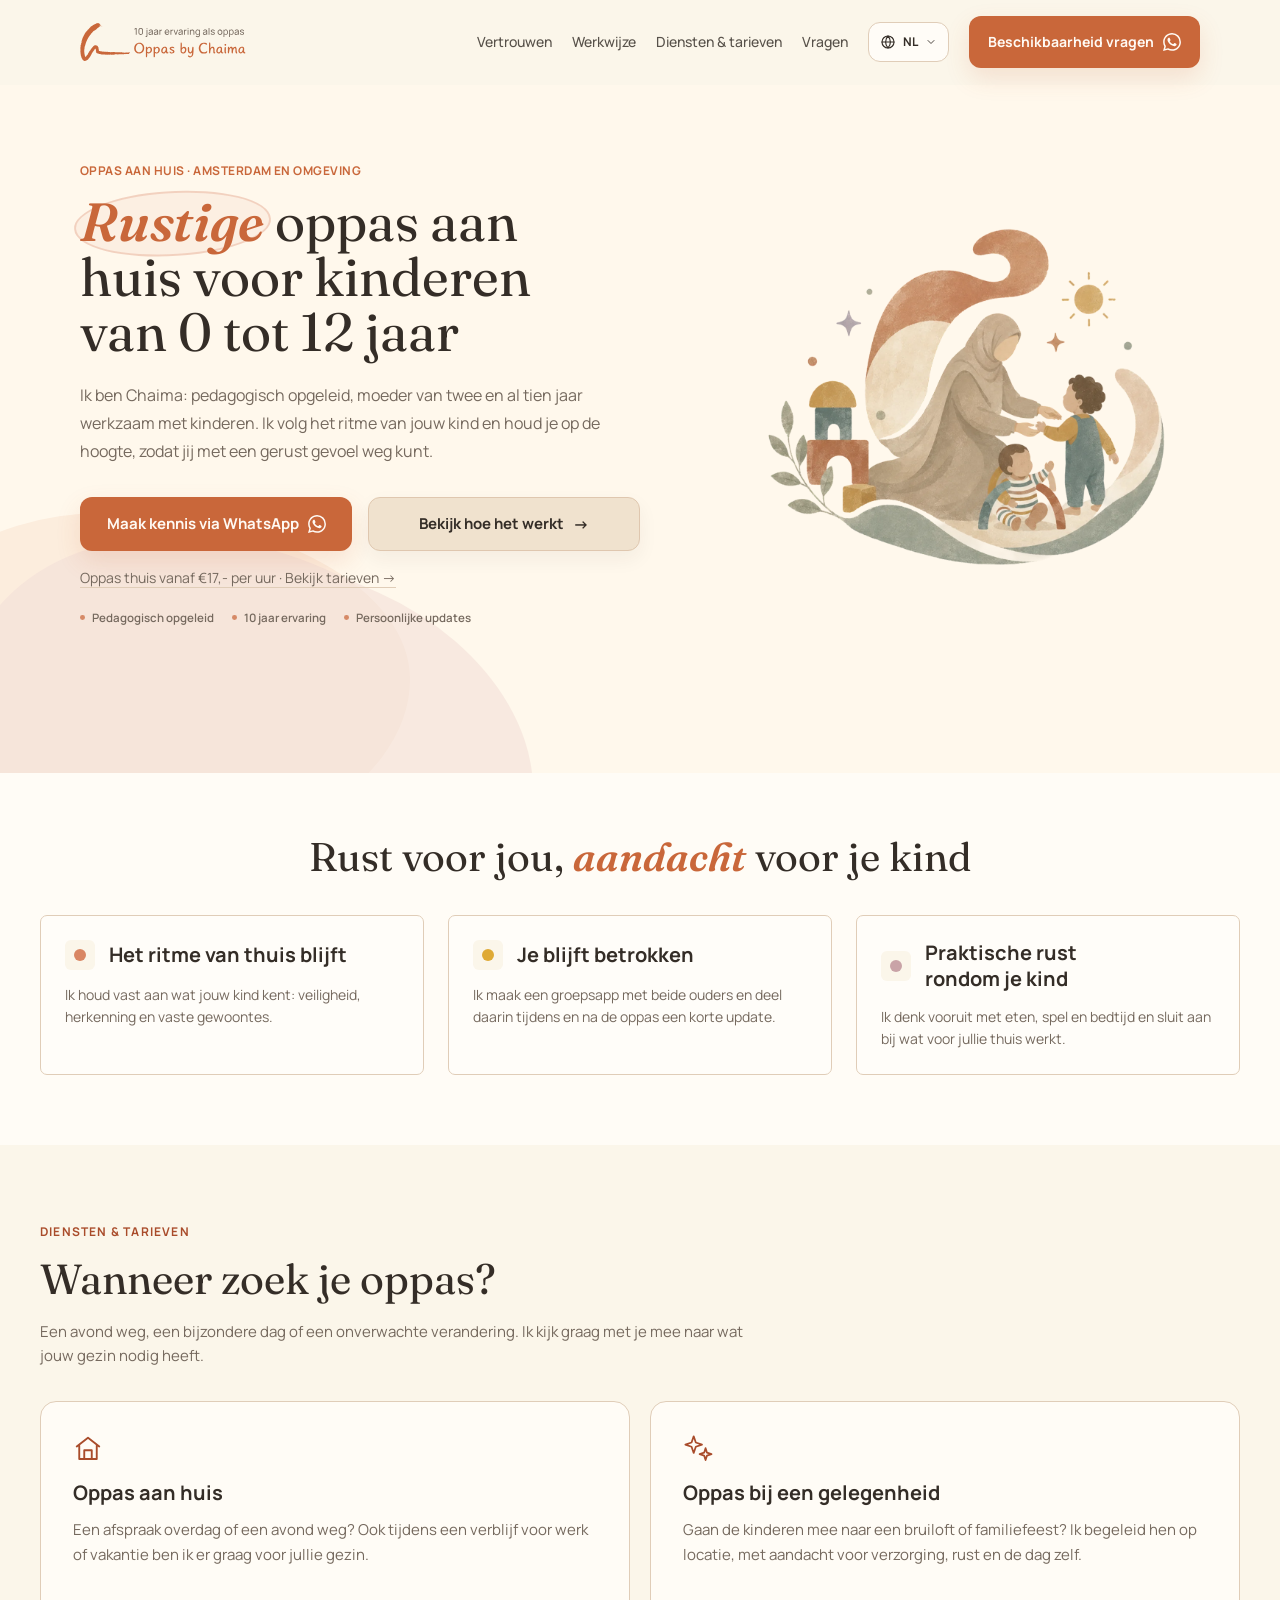
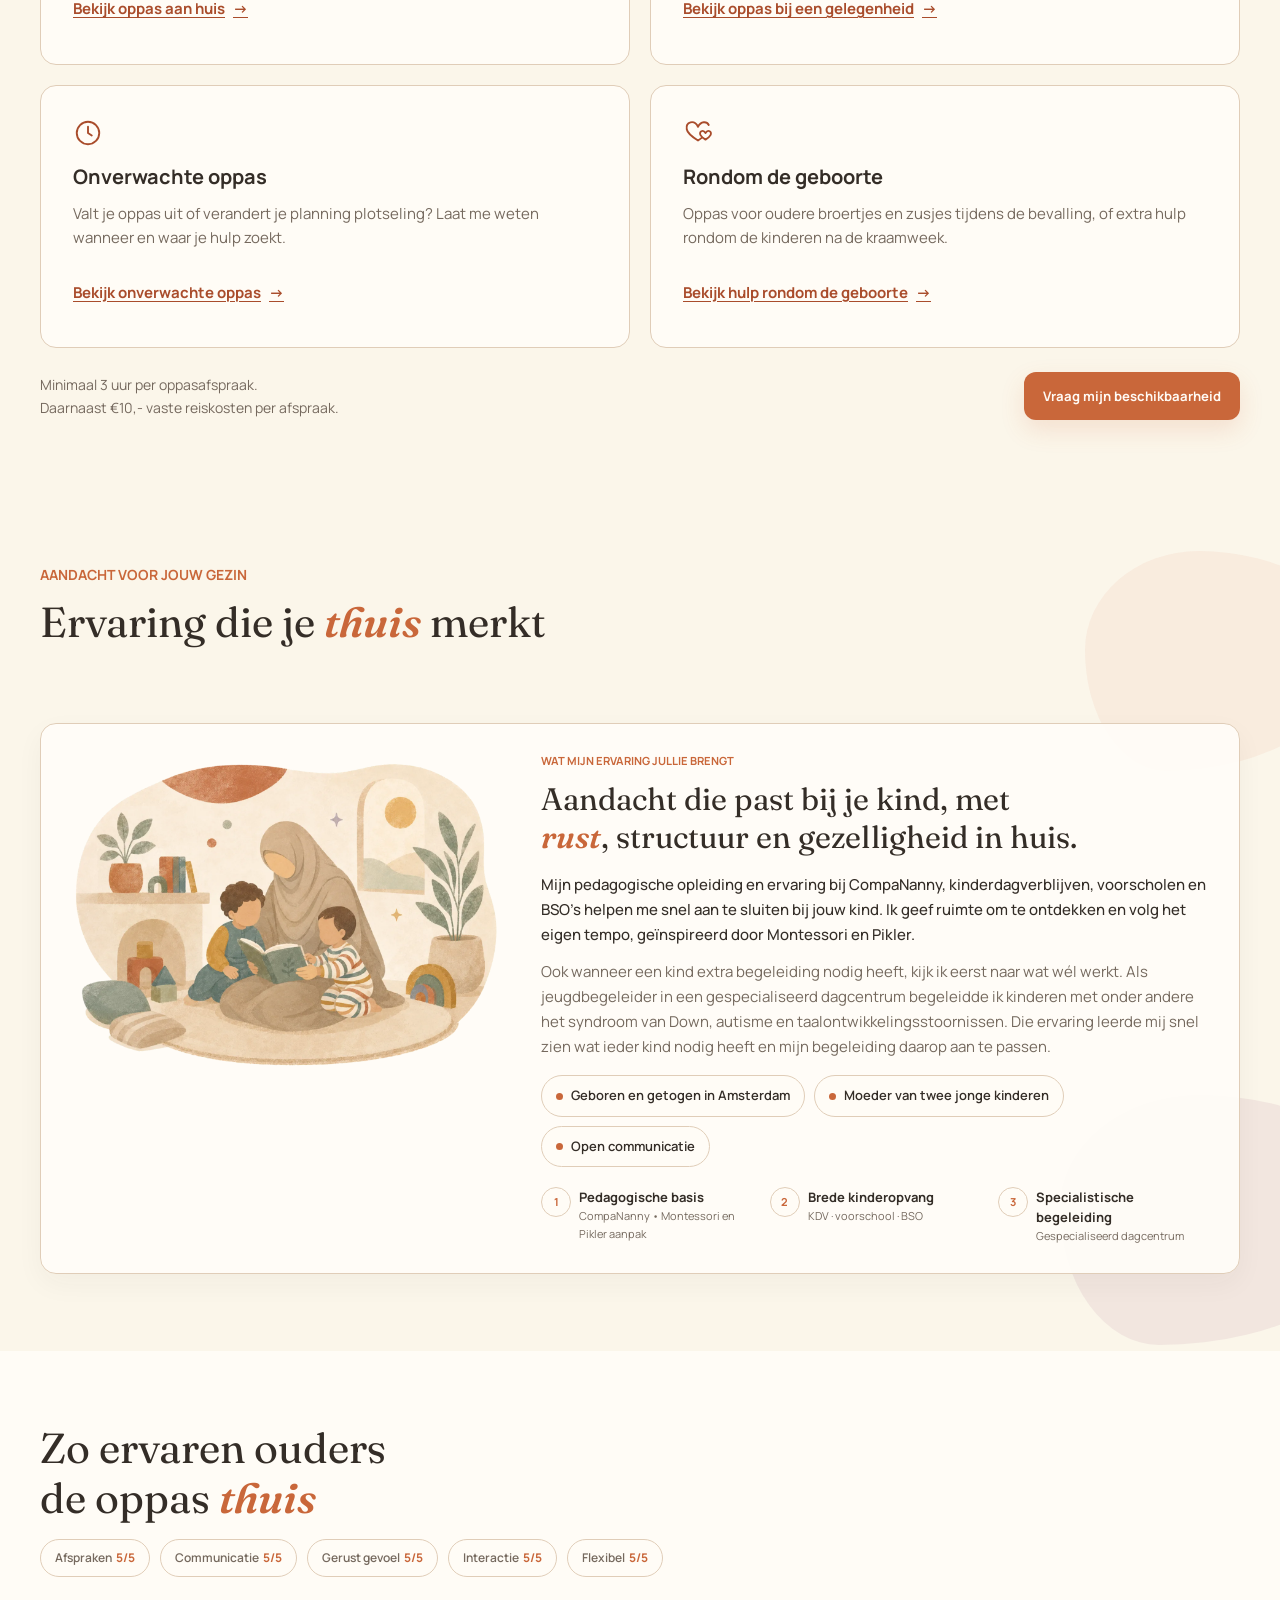
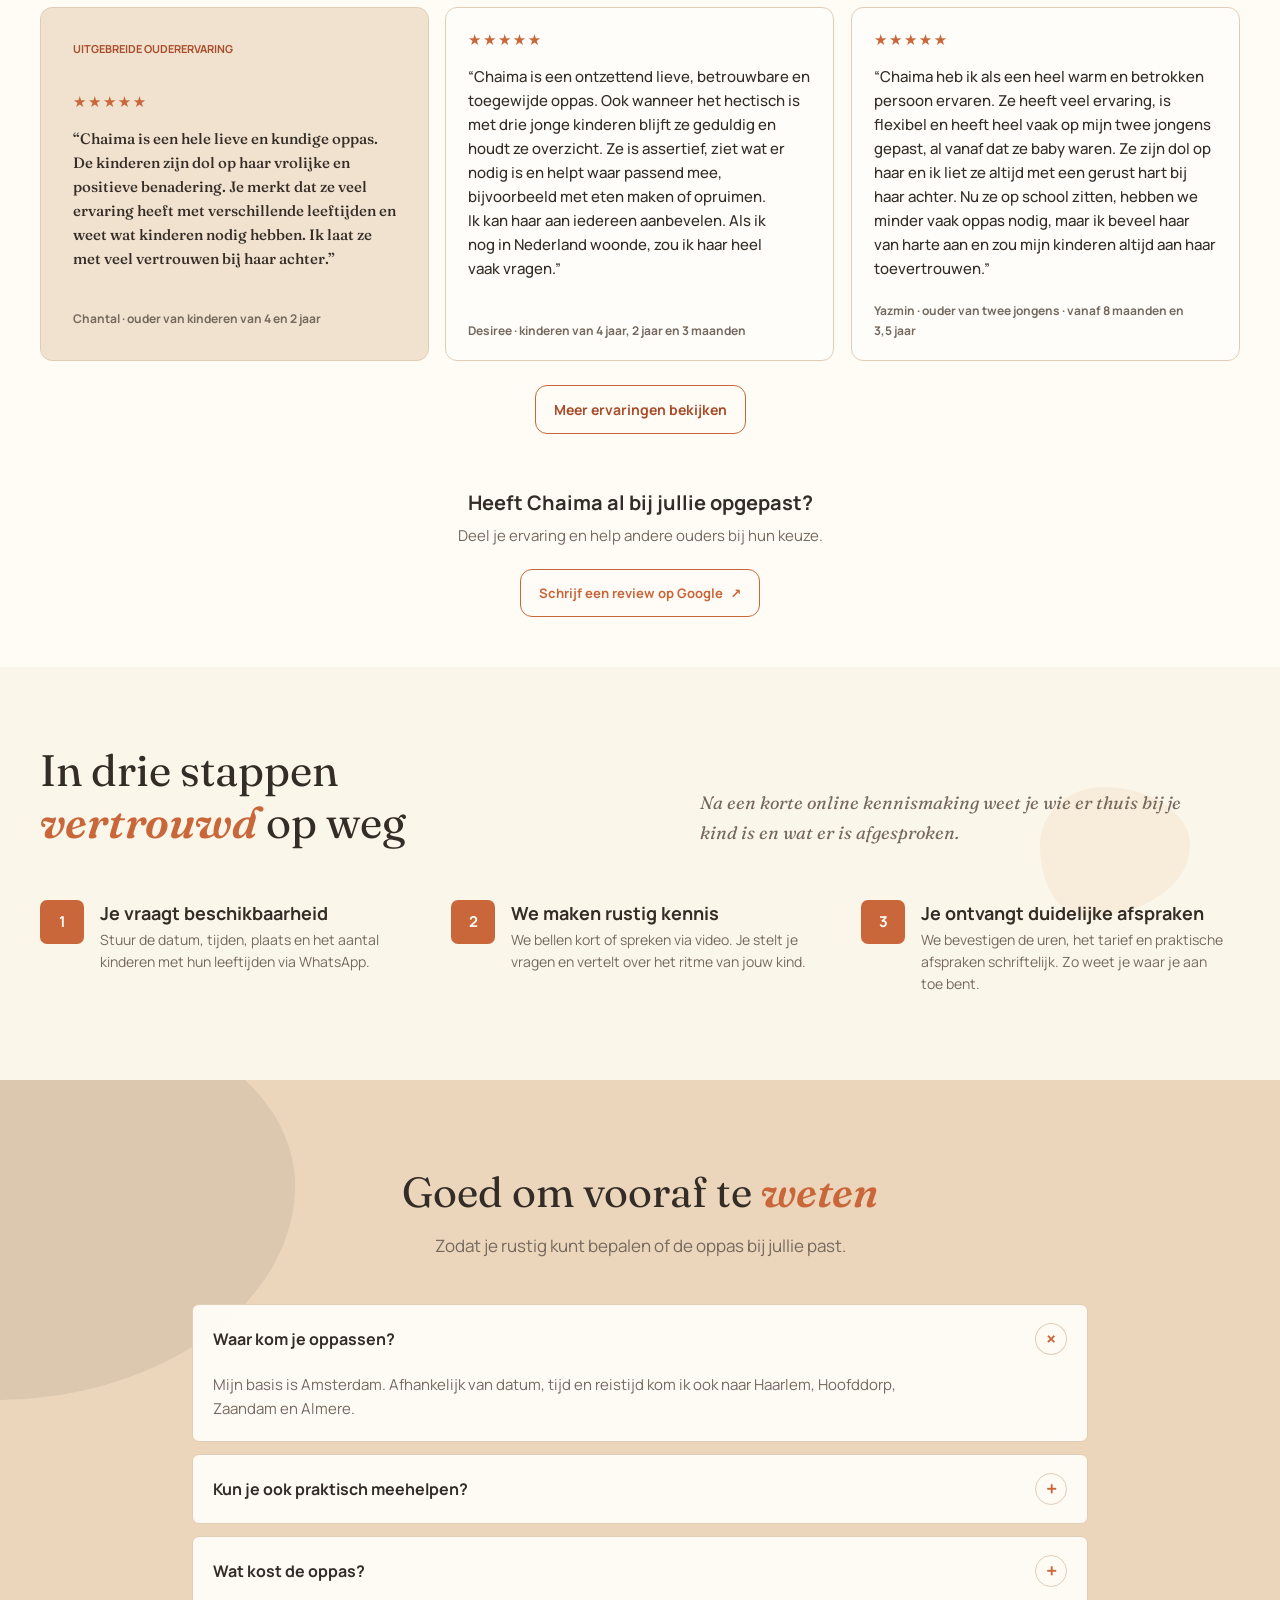
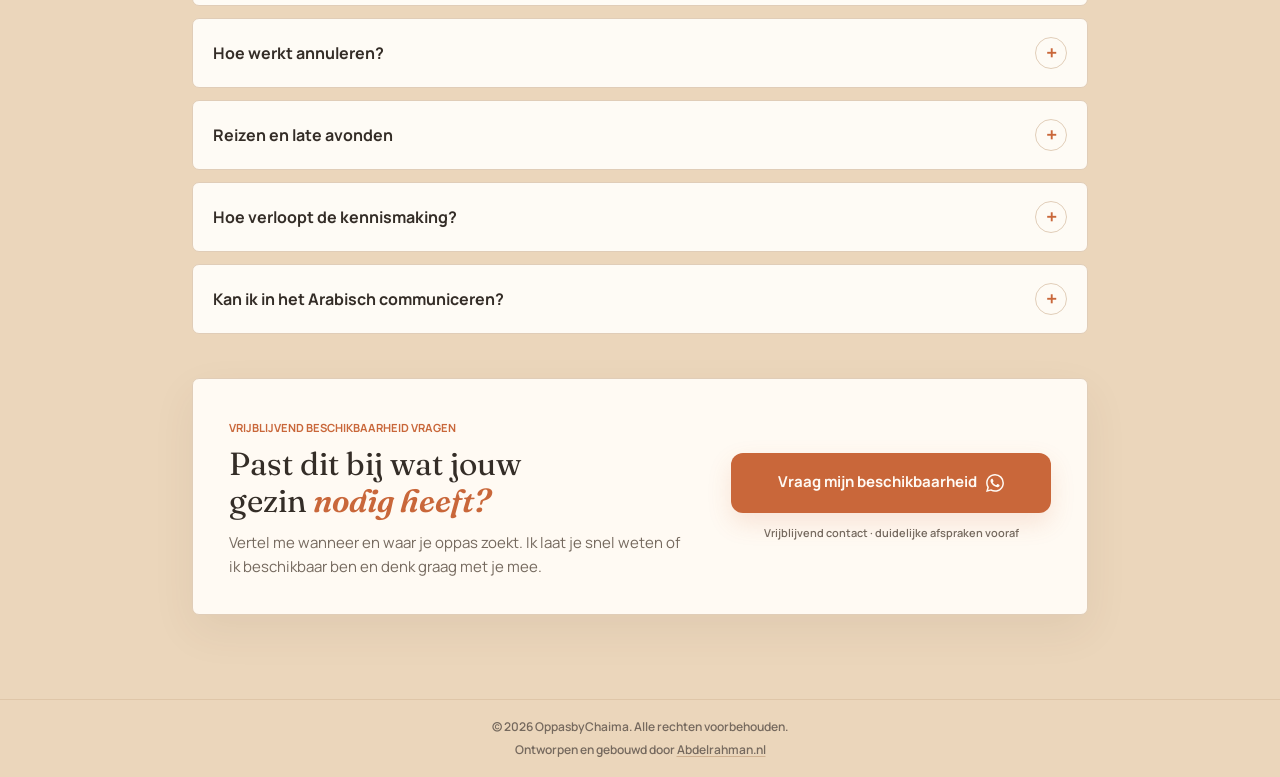
==== commit 8271f930: "Line up prices and calm touch feedback Price labels share a top line and amounts a baseline, with th" ====
--- a/index.html
+++ b/index.html
@@ -32,7 +32,7 @@
     <link rel="preconnect" href="https://fonts.googleapis.com">
     <link rel="preconnect" href="https://fonts.gstatic.com" crossorigin>
     <link href="https://fonts.googleapis.com/css2?family=Fraunces:ital,opsz,wght@0,9..144,400;0,9..144,600;1,9..144,400;1,9..144,600&amp;family=Manrope:wght@400;500;600;700&amp;display=swap" rel="stylesheet">
-    <link rel="stylesheet" href="style.css?v=20261031-polish">
+    <link rel="stylesheet" href="style.css?v=20261031-prices">
     <script type="application/ld+json">
 {
   "@context": "https://schema.org",
@@ -216,7 +216,7 @@
               </a>
             </div>
 
-            <p class="hero-rate-link reveal-item"><a href="/diensten/">Oppas thuis vanaf €17 per uur <span aria-hidden="true">·</span> Bekijk tarieven <span aria-hidden="true">→</span></a></p>
+            <p class="hero-rate-link reveal-item"><a href="/diensten/">Oppas thuis vanaf €17,- per uur <span aria-hidden="true">·</span> Bekijk tarieven <span aria-hidden="true">→</span></a></p>
 
             <ul class="hero-assurances reveal-item" aria-label="Wat je als ouder kunt verwachten">
               <li>Pedagogisch opgeleid</li>
@@ -307,7 +307,7 @@
 </article>
 </div>
 <div class="services-footer">
-<p>Minimaal 3 uur per oppasafspraak.<br>Daarnaast €10 vaste reiskosten per afspraak.</p>
+<p>Minimaal 3 uur per oppasafspraak.<br>Daarnaast €10,- vaste reiskosten per afspraak.</p>
 <a class="btn btn-primary" data-whatsapp="kennismaking" href="https://wa.me/31648703092">Vraag mijn beschikbaarheid</a>
 </div>
 </div>
@@ -511,7 +511,7 @@
                 <span>Wat kost de oppas?</span>
                 <span class="faq-icon" aria-hidden="true">+</span>
               </button>
-              <div class="faq-content" id="faq-answer-3"><p>Alle tarieven gelden per uur, vanaf 3 uur per oppasmoment. Vooraf afgesproken oppas thuis kost €17 per uur; last-minute oppas €18 per uur. Oppas bij een gelegenheid, acute gezinsondersteuning en hulp rondom de geboorte kosten €25 per uur.<br><a class="service-link" href="/diensten/">Diensten &amp; tarieven →</a></p></div>
+              <div class="faq-content" id="faq-answer-3"><p>Alle tarieven gelden per uur, vanaf 3 uur per oppasmoment. Vooraf afgesproken oppas thuis kost €17,- per uur; last-minute oppas €18,- per uur. Oppas bij een gelegenheid, acute gezinsondersteuning en hulp rondom de geboorte kosten €25,- per uur.<br><a class="service-link" href="/diensten/">Diensten &amp; tarieven →</a></p></div>
             </article>
 <article class="faq-item">
 <button class="faq-header" type="button" aria-expanded="false" aria-controls="faq-answer-cancel">
@@ -527,7 +527,7 @@
 <span class="faq-icon" aria-hidden="true">+</span>
 </button>
 <div class="faq-content" id="faq-answer-travel">
-<p>Per oppasmoment reken ik €10 reiskosten voor de heen- en terugreis samen binnen mijn reguliere werkgebied. Eindigt de afspraak om 23.00 uur of later? Dan betaal je daarnaast de taxi voor mijn terugreis. De taxi is een voorwaarde voor deze afspraken; dit stemmen we vooraf af. Voor een afwijkende locatie bevestig ik de reiskosten vooraf.</p>
+<p>Per oppasmoment reken ik €10,- reiskosten voor de heen- en terugreis samen binnen mijn reguliere werkgebied. Eindigt de afspraak om 23.00 uur of later? Dan betaal je daarnaast de taxi voor mijn terugreis. De taxi is een voorwaarde voor deze afspraken; dit stemmen we vooraf af. Voor een afwijkende locatie bevestig ik de reiskosten vooraf.</p>
 </div>
 </article>            <article class="faq-item">
               <button class="faq-header" type="button" aria-expanded="false" aria-controls="faq-answer-4">
--- a/style.css
+++ b/style.css
@@ -3140,3 +3140,18 @@
 }
 .service-dialog .service-more-copy li:has(small) { font-weight: 600; color: var(--ink); }
 .service-dialog .service-more-copy li small { font-weight: 400; color: var(--muted); }
+
+/* Prices: labels share a top line, amounts share a baseline, unit sits at a fixed distance. */
+.services-preview .service-card-grid .service-moment:not(.service-moment-2) .price-row { justify-content: flex-start; }
+.services-preview .service-card-grid .service-moment:not(.service-moment-2) .price-row dd { margin-top: auto; }
+.services-preview .service-card-grid .price-row dt { font-weight: 600; color: var(--ink); }
+.services-preview .service-card-grid .price-row dt small { margin-top: .125rem; font-size: .75rem; font-weight: 400; color: var(--muted); }
+.services-preview .service-card-grid .price-row dd { display: inline-flex; align-items: baseline; gap: .375rem; font-variant-numeric: lining-nums proportional-nums; letter-spacing: -.02em; line-height: 1; }
+.services-preview .service-card-grid .price-row dd span { margin: 0; font-size: .8125rem; font-weight: 500; letter-spacing: 0; color: var(--muted); }
+
+/* Touch: no grey tap flash, and hover tints only where a pointer can hover. */
+button, a, summary, [role="button"] { -webkit-tap-highlight-color: transparent; }
+@media (hover: none) {
+ .faq-header:hover { background-color: transparent; }
+}
+html[lang="ar"] .services-preview .service-card-grid .price-row dd { flex-direction: column; align-items: flex-start; gap: .25rem; white-space: nowrap; }
